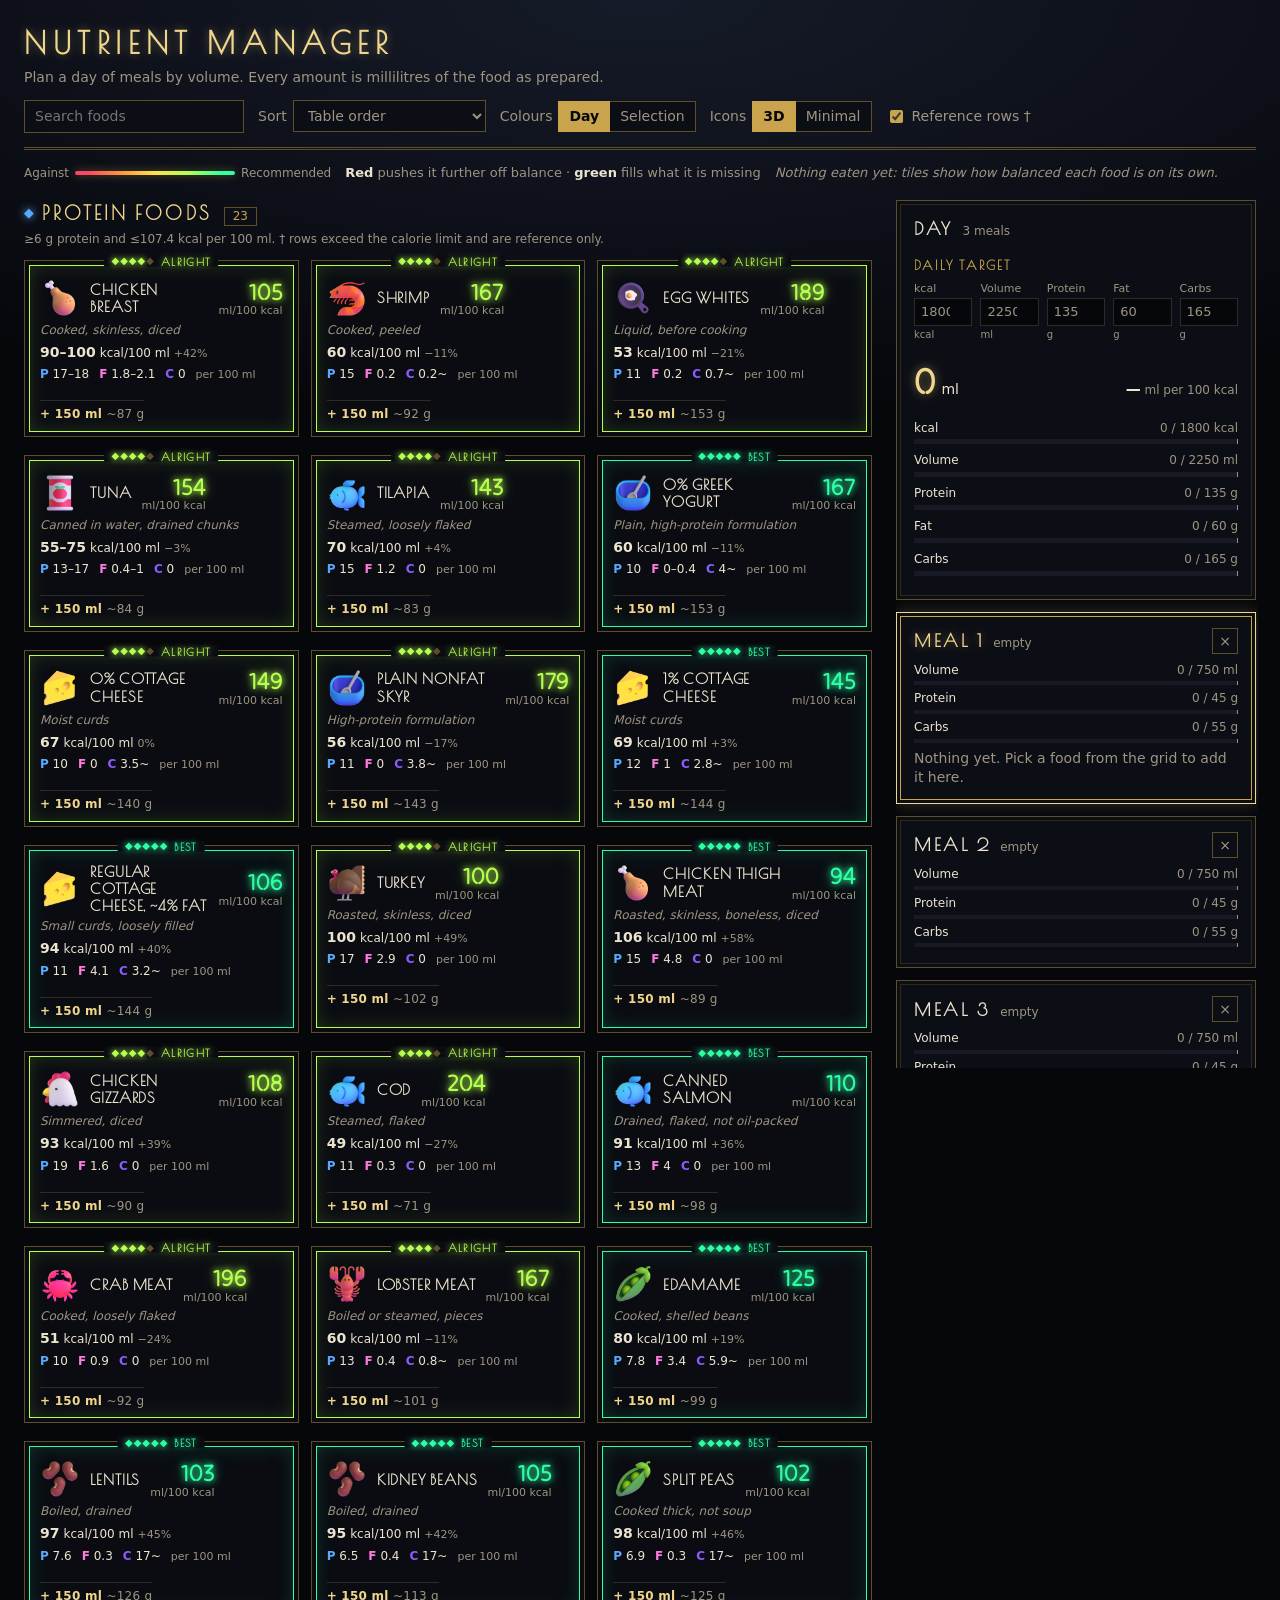
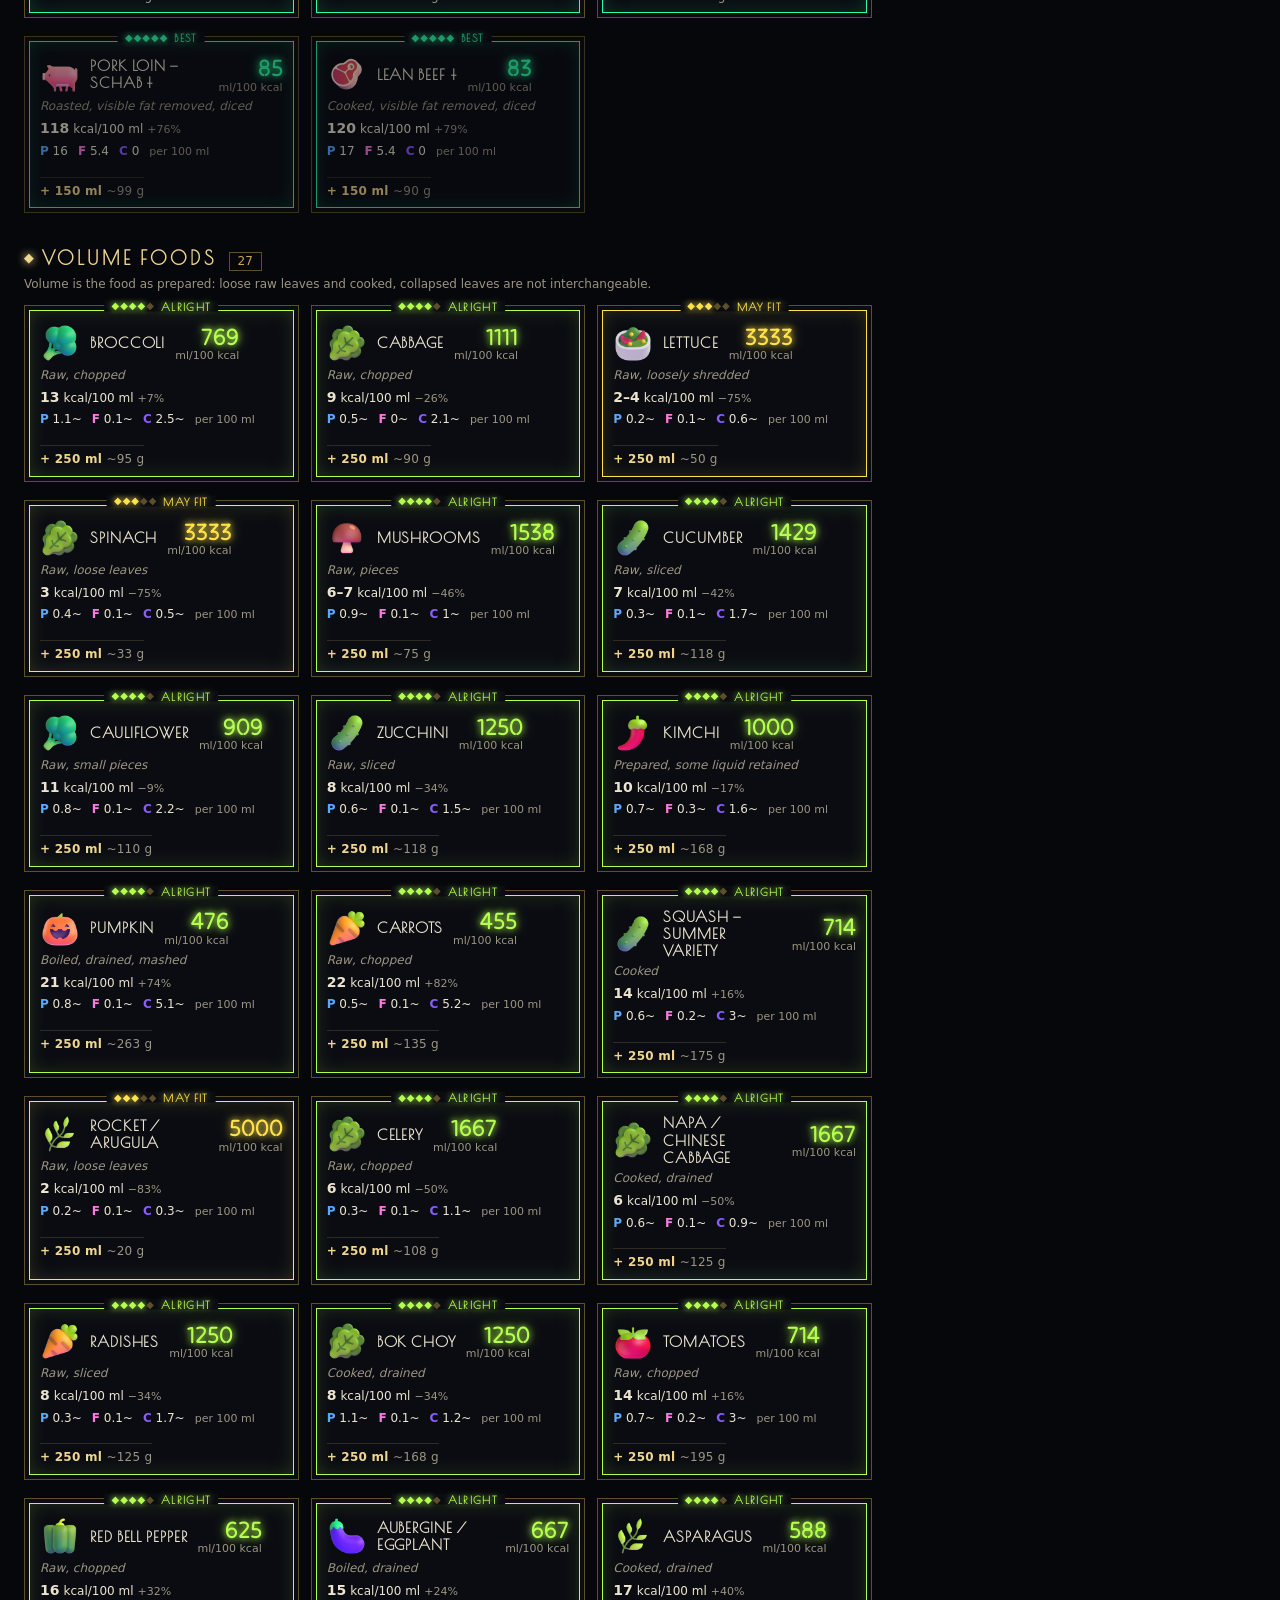
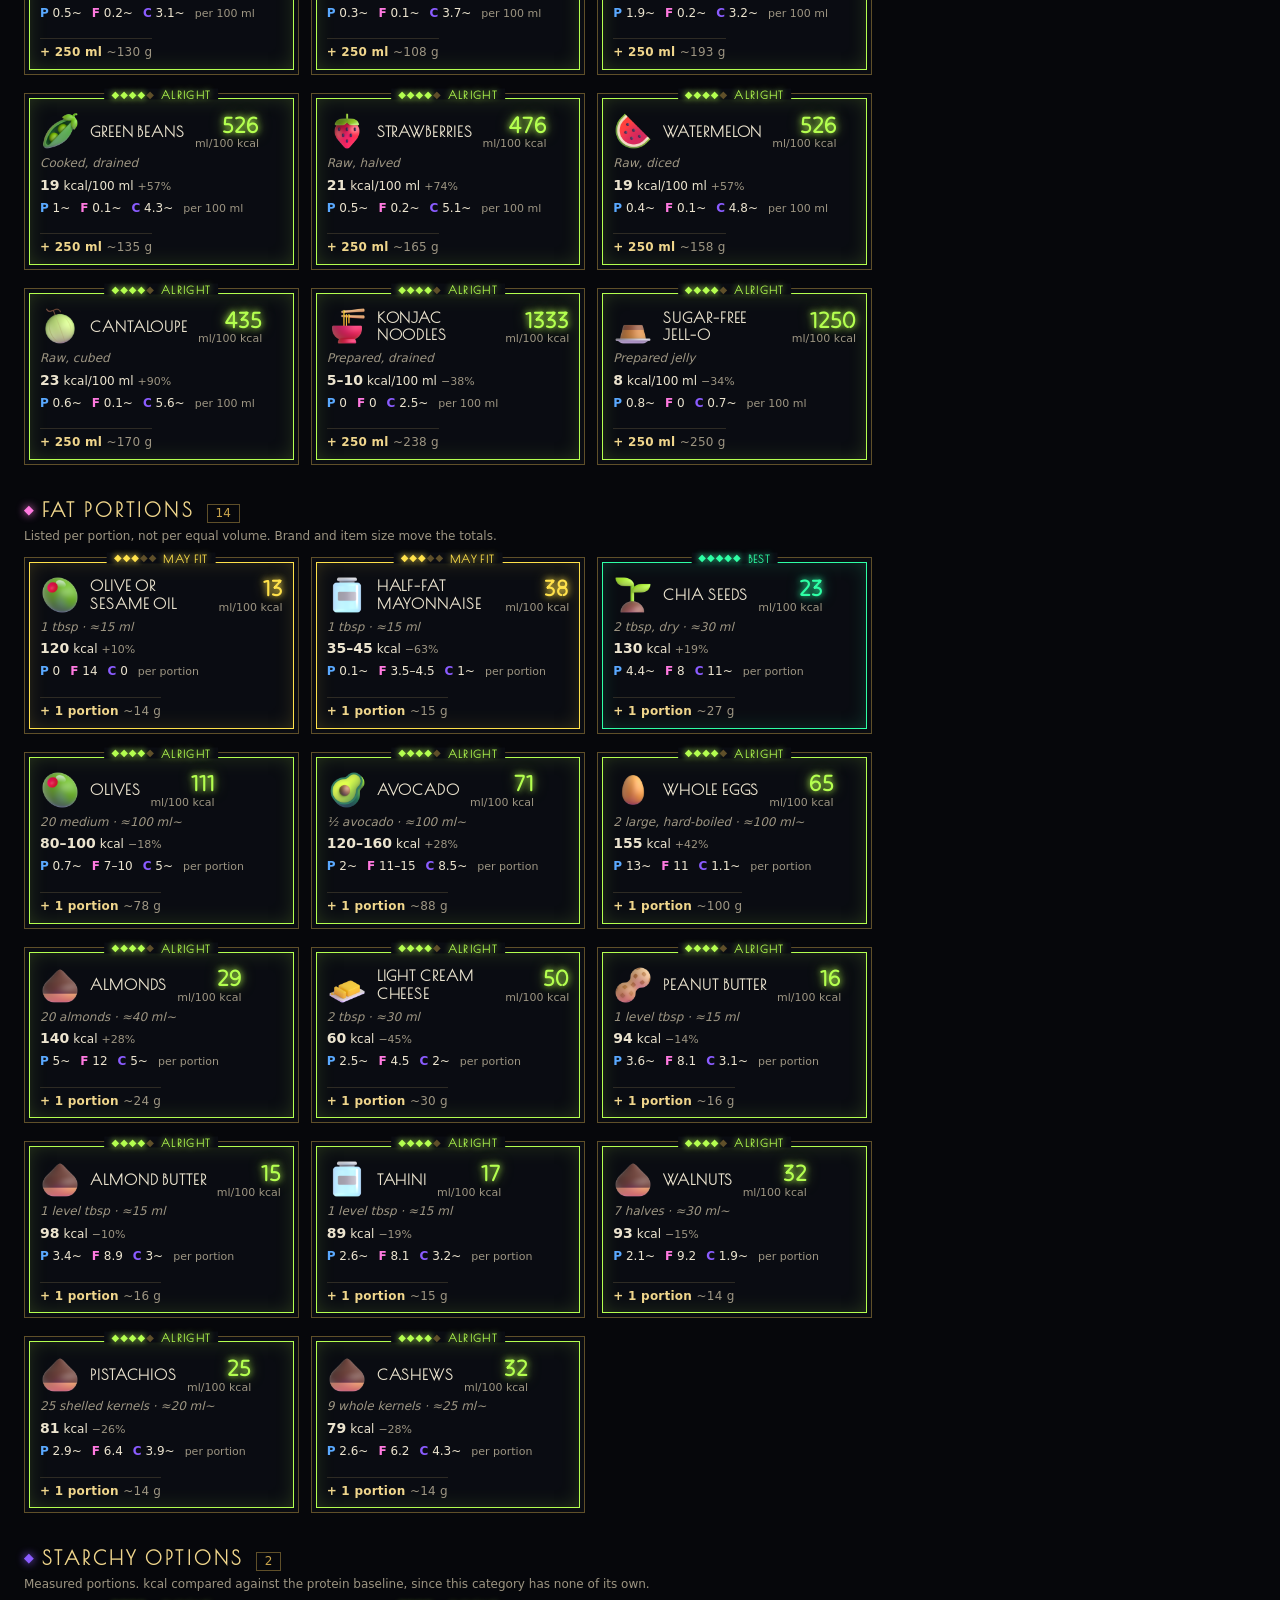
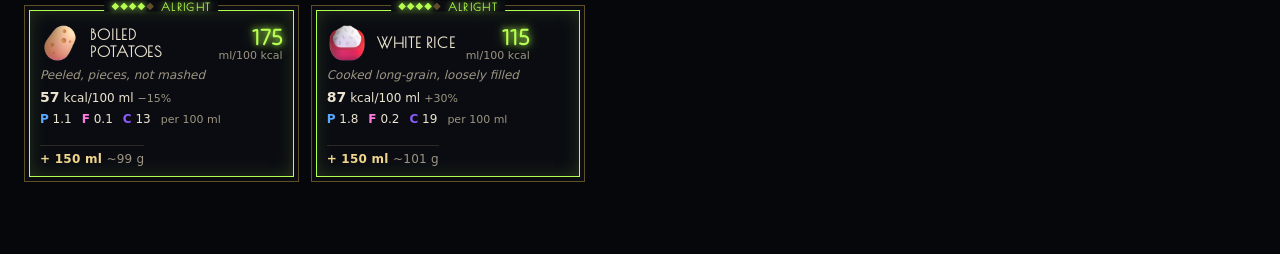
==== site/index.html @ 48bbe03c "Style the site neon deco, with minimal icons as an option Gold art deco frames lit from inside by ea" ====
<!doctype html>
<html lang="en">
<head>
  <meta charset="utf-8">
  <meta name="viewport" content="width=device-width, initial-scale=1">
  <title>Nutrient Manager</title>
  <link rel="stylesheet" href="css/app.css">
</head>
<body>
  <header class="top">
    <div class="brand">
      <h1>Nutrient Manager</h1>
      <p>Plan a day of meals by volume. Every amount is millilitres of the food as prepared.</p>
    </div>
    <div class="tools">
      <input id="search" type="search" placeholder="Search foods" aria-label="Search foods">
      <label class="select">Sort
        <select id="sort">
          <option value="table">Table order</option>
          <option value="fit">Best fit first</option>
          <option value="density">Most volume per kcal</option>
          <option value="name">Name</option>
        </select>
      </label>
      <div class="toggle" role="group" aria-label="Colour tiles by">
        <span>Colours</span>
        <button id="colours-day" class="toggle-btn" type="button" title="Tiles show how a portion would balance the whole day">Day</button>
        <button id="colours-selection" class="toggle-btn" type="button" title="Tiles show how a portion would balance the selected meal, against its share of the day">Selection</button>
      </div>
      <div class="toggle" role="group" aria-label="Food pictures">
        <span>Icons</span>
        <button id="icons-emoji" class="toggle-btn" type="button" title="Full-colour 3D pictures">3D</button>
        <button id="icons-minimal" class="toggle-btn" type="button" title="One-colour outlines, lit in each tile's band colour">Minimal</button>
      </div>
      <label class="check"><input id="show-reference" type="checkbox"> Reference rows †</label>
    </div>
  </header>

  <div class="legend">
    <span class="legend-key">
      Against
      <span class="legend-scale" role="img" aria-label="Tile colours from worst to best: recommended against, might not be the best idea, you may add it, alright to add, recommended" title="Red: recommended against · orange: might not be the best idea · yellow: you may add it · lime: alright to add · green: recommended"></span>
      Recommended
    </span>
    <span class="legend-text"><b>Red</b> pushes it further off balance · <b>green</b> fills what it is missing</span>
    <span id="regime" class="legend-regime"></span>
  </div>

  <div class="layout">
    <main id="grid" aria-label="Foods"></main>
    <aside id="plate" aria-label="Day and meals"></aside>
  </div>

  <script src="js/data/foods.js"></script>
  <script src="js/data/icons-minimal.js"></script>
  <script src="js/data/icons.js"></script>
  <script src="js/core/nutrition.js"></script>
  <script src="js/core/fit.js"></script>
  <script src="js/store.js"></script>
  <script src="js/ui/format.js"></script>
  <script src="js/ui/grid.js"></script>
  <script src="js/ui/plate.js"></script>
  <script src="js/app.js"></script>
</body>
</html>
---- site/css/app.css ----
/* Neon deco: gold art deco frames lit from inside by each tile's band colour. Dark only. */

@font-face { font-family: "Poiret One"; src: url("../fonts/PoiretOne-Regular.ttf") format("truetype"); font-display: swap; }
@font-face { font-family: "Tilt Neon"; src: url("../fonts/TiltNeon.ttf") format("truetype"); font-weight: 400; font-display: swap; }

:root {
  --bg: #06070b;
  --surface: #0c0e15;
  --surface-2: #171a25;
  --text: #ece4cf;
  --muted: #9d9582;
  --line: #2e2b24;
  --gold: #c9a44c;
  --gold-dim: #5f4f29;
  --gold-bright: #f0d68c;
  --accent: var(--gold-bright);
  --good: #2effa5;
  --bad: #ff4566;
  --caution: #ff9a3c;
  --fair: #ffe14a;
  --protein: #5aa9ff;
  --fat: #ff7ae0;
  --carbs: #8b5cff;
  --volume: var(--gold-bright);
  --kcal: #9d9582;
  --tile: #0a0c12;
  --sky: #161b29;
  --glow: rgba(240, 214, 140, .4);
  --glow-faint: rgba(240, 214, 140, .2);
  --frame-faint: rgba(201, 164, 76, .18);
  --shadow-deep: rgba(0, 0, 0, .6);
  --font-deco: "Poiret One", "Segoe UI", sans-serif;
  --font-neon: "Tilt Neon", "Segoe UI", sans-serif;
  color-scheme: dark;
}

* { box-sizing: border-box; }

body {
  margin: 0;
  background: radial-gradient(ellipse 90% 420px at 50% 0, var(--sky), var(--bg));
  background-color: var(--bg);
  background-repeat: no-repeat;
  color: var(--text);
  font: 14px/1.4 system-ui, -apple-system, "Segoe UI", Roboto, sans-serif;
  min-height: 100vh;
}

h1, h2, p { margin: 0; }
button, input, select { font: inherit; color: inherit; }

/* ---- Header -------------------------------------------------------------- */

.top {
  display: flex; flex-wrap: wrap; gap: 12px 24px; align-items: flex-end; justify-content: space-between;
  padding: 22px 0 14px; margin: 0 24px 14px; border-bottom: 3px double var(--gold-dim);
}
.brand h1 {
  font-family: var(--font-deco); font-weight: 700; font-size: 30px; letter-spacing: .22em; text-transform: uppercase;
  color: var(--gold-bright); text-shadow: 0 0 10px var(--glow);
}
.brand p { color: var(--muted); margin-top: 4px; }
.tools { display: flex; flex-wrap: wrap; gap: 10px 14px; align-items: center; }
.tools input[type=search], .tools select {
  background: var(--surface); border: 1px solid var(--gold-dim); border-radius: 0; padding: 6px 10px;
}
.tools input[type=search]:focus, .tools select:focus { outline: 1px solid var(--gold); outline-offset: 1px; }
.tools input[type=search] { width: 220px; }
.select, .check { display: flex; gap: 6px; align-items: center; color: var(--muted); }
.check input { accent-color: var(--gold); }
.toggle { display: flex; align-items: center; color: var(--muted); }
.toggle span { margin-right: 6px; }
.toggle-btn { background: var(--surface); border: 1px solid var(--gold-dim); padding: 5px 10px; cursor: pointer; border-radius: 0; }
.toggle-btn:last-of-type { border-left: 0; }
.toggle-btn:hover { border-color: var(--gold); }
.toggle-btn[aria-pressed="true"] { background: var(--gold); border-color: var(--gold); color: var(--bg); font-weight: 600; }
.toggle-btn:focus-visible { outline: 2px solid var(--gold-bright); outline-offset: 1px; }

.legend {
  display: flex; flex-wrap: wrap; gap: 6px 14px; align-items: center;
  padding: 0 24px 18px; color: var(--muted); font-size: 13px;
}
.legend-key { display: flex; align-items: center; gap: 6px; font-size: 12px; }
.legend-scale {
  width: 160px; height: 4px; border-radius: 2px;
  background: linear-gradient(90deg, var(--fit-against) 8%, var(--fit-doubtful) 30%, var(--fit-may) 50%, var(--fit-alright) 70%, var(--fit-recommended) 92%);
  box-shadow: 0 0 8px color-mix(in srgb, var(--fair) 35%, transparent);
}
.legend b { color: var(--text); font-weight: 600; }
.legend-regime { font-style: italic; }

/* ---- Layout -------------------------------------------------------------- */

.layout {
  display: grid; grid-template-columns: minmax(0, 1fr) 360px; gap: 24px;
  padding: 0 24px 40px; align-items: start;
}
#plate { position: sticky; top: 16px; display: flex; flex-direction: column; gap: 12px; max-height: calc(100vh - 32px); overflow: auto; }
/* The gutter is always reserved, so the scrollbar appearing never squeezes the cards; the negative
   margin hangs that gutter in the page's right padding instead of taking it from the 360px. */
@media (min-width: 901px) {
  #plate { scrollbar-gutter: stable; scrollbar-width: thin; scrollbar-color: var(--gold-dim) transparent; margin-right: -12px; padding-right: 2px; }
}

@media (max-width: 900px) {
  .layout { grid-template-columns: 1fr; padding: 0 16px 32px; }
  .top { margin-left: 16px; margin-right: 16px; }
  .legend { padding-left: 16px; padding-right: 16px; }
  #plate { position: static; max-height: none; order: -1; }
  .tools input[type=search] { width: 100%; }
  .tools { width: 100%; }
}

/* ---- Grid ---------------------------------------------------------------- */

.cat { margin-bottom: 32px; }
.cat-head { display: flex; flex-wrap: wrap; align-items: baseline; gap: 4px 12px; margin-bottom: 12px; }
.cat-head h2 {
  font-family: var(--font-deco); font-weight: 700; font-size: 19px; letter-spacing: .16em; text-transform: uppercase;
  color: var(--gold-bright);
}
.cat-head h2::before { content: "◆ "; font-size: 12px; vertical-align: 3px; color: var(--cat-c, var(--gold)); text-shadow: 0 0 8px var(--cat-c, var(--gold)); }
.cat-count { color: var(--gold); font-size: 12px; border: 1px solid var(--gold-dim); padding: 0 8px; }
.cat-note { flex-basis: 100%; color: var(--muted); font-size: 12px; }
.cat-protein { --cat-c: var(--protein); }
.cat-volume { --cat-c: var(--volume); }
.cat-fat { --cat-c: var(--fat); }
.cat-starch { --cat-c: var(--carbs); }

.grid { display: grid; grid-template-columns: repeat(auto-fill, minmax(220px, 1fr)); gap: 18px 12px; }

/* The five fit bands (site/js/core/fit.js TIERS), worst to best. Tiles and the legend read them. */
:root {
  --fit-against: var(--bad);
  --fit-doubtful: var(--caution);
  --fit-may: var(--fair);
  --fit-alright: #b4ff4f;
  --fit-recommended: var(--good);
}
.tile.fit-against { --fit-c: var(--fit-against); }
.tile.fit-doubtful { --fit-c: var(--fit-doubtful); }
.tile.fit-may { --fit-c: var(--fit-may); }
.tile.fit-alright { --fit-c: var(--fit-alright); }
.tile.fit-recommended { --fit-c: var(--fit-recommended); }

/* The band is a neon line inside the gold frame, with a faint glow filling the tile. */
.tile {
  --fit-c: var(--gold-dim);
  position: relative; display: flex; flex-direction: column; gap: 4px; text-align: left;
  padding: 17px 15px 13px; border-radius: 0; cursor: pointer;
  background: var(--tile); border: 1px solid var(--gold-dim);
  box-shadow:
    inset 0 0 0 4px var(--tile),
    inset 0 0 0 5px var(--fit-c),
    inset 0 0 22px color-mix(in srgb, var(--fit-c) 22%, transparent);
  transition: transform .08s ease, border-color .15s ease, box-shadow .2s ease;
}
.tile:hover {
  transform: translateY(-1px); border-color: var(--gold);
  box-shadow:
    inset 0 0 0 4px var(--tile),
    inset 0 0 0 5px var(--fit-c),
    inset 0 0 26px color-mix(in srgb, var(--fit-c) 32%, transparent),
    0 0 14px color-mix(in srgb, var(--fit-c) 30%, transparent);
}
.tile:focus-visible { outline: 2px solid var(--gold-bright); outline-offset: 2px; }
.tile.is-on-plate { border: 2px solid var(--gold-bright); padding: 16px 14px 12px; }
.tile.is-reference { opacity: .6; }
.tile.is-idle { cursor: default; }

/* The band's meter and word, set into a gap in the top of the frame. */
.tile-band {
  position: absolute; top: 0; left: 50%; transform: translate(-50%, -50%); z-index: 1;
  display: flex; align-items: center; gap: 6px; padding: 0 7px; white-space: nowrap; line-height: 1;
  background: var(--tile); color: var(--fit-c); text-shadow: 0 0 6px var(--fit-c);
}
.tile-meter { font-size: 10px; letter-spacing: 1px; }
.tile-meter-off { color: var(--gold-dim); text-shadow: none; }
.tile-band-word { font-family: var(--font-deco); font-weight: 700; font-size: 11px; letter-spacing: .12em; text-transform: uppercase; }

.tile-head { display: flex; gap: 10px; align-items: center; }
.tile-icon { width: 40px; height: 40px; flex: none; }
.tile-icon.icon-minimal { width: 34px; height: 34px; margin: 3px; color: var(--fit-c); filter: drop-shadow(0 0 4px var(--fit-c)); }
.tile-name {
  font-family: var(--font-deco); font-weight: 700; font-size: 15px; letter-spacing: .06em; line-height: 1.15;
  text-transform: uppercase; flex: 1; min-width: 0;
}
.tile-density { color: var(--muted); font-size: 11px; white-space: nowrap; text-align: right; line-height: 1.1; }
.tile-density b {
  display: block; font-family: var(--font-neon); font-weight: 400; font-size: 24px;
  color: var(--fit-c); text-shadow: 0 0 6px var(--fit-c), 0 0 14px color-mix(in srgb, var(--fit-c) 60%, transparent);
}
.tile-prep { color: var(--muted); font-size: 12px; font-style: italic; }
.tile-kcal { font-size: 12px; display: flex; gap: 4px; align-items: baseline; }
.tile-kcal b { font-size: 14px; }
.tile-vs { margin-left: auto; color: var(--muted); font-size: 11px; }
.tile-macros { display: flex; flex-wrap: wrap; gap: 2px 10px; font-size: 12px; align-items: baseline; }
.macro b { font-weight: 700; }
.macro-protein b { color: var(--protein); }
.macro-fat b { color: var(--fat); }
.macro-carbs b { color: var(--carbs); }
.tile-basis { color: var(--muted); font-size: 11px; margin-left: auto; }

.split { display: flex; height: 3px; overflow: hidden; background: var(--surface-2); margin: 2px 0; }
.split-protein { background: var(--protein); }
.split-fat { background: var(--fat); }
.split-carbs { background: var(--carbs); }

.tile-foot {
  display: flex; flex-wrap: wrap; justify-content: space-between; gap: 0 6px; font-size: 12px;
  margin-top: 2px; padding-top: 5px; border-top: 1px solid var(--line);
}
.tile-add { color: var(--gold-bright); font-weight: 600; letter-spacing: .02em; }
.tile-onplate { color: var(--gold); }
.tile-weight { color: var(--muted); font-weight: 400; }

.tile-why {
  list-style: none; margin: 0; padding: 7px 11px; font-size: 11.5px; display: none;
  position: absolute; left: -1px; right: -1px; top: calc(100% - 1px); z-index: 5;
  background: var(--surface); border: 1px solid var(--gold); border-top: 2px solid var(--fit-c);
  box-shadow: 0 8px 24px var(--shadow-deep);
}
.tile:hover, .tile:focus-visible { z-index: 4; }
.tile:hover .tile-why, .tile:focus-visible .tile-why { display: block; }
.tile-why li::before { content: "◆ "; font-size: 9px; vertical-align: 1px; }
.tile-why .why-tier { font-family: var(--font-deco); font-weight: 700; letter-spacing: .1em; text-transform: uppercase; color: var(--fit-c); }
.tile-why .why-tier::before { content: none; }
.tile-change { margin-left: 6px; padding: 0 5px; color: var(--bg); font-family: system-ui, sans-serif; font-size: 12px; font-weight: 700; letter-spacing: 0; }
.tile-change-up { background: var(--good); box-shadow: 0 0 8px var(--good); }
.tile-change-down { background: var(--bad); box-shadow: 0 0 8px var(--bad); }
.why-good::before { color: var(--good); }
.why-bad::before { color: var(--bad); }

.empty-note { color: var(--muted); }

/* ---- Sidebar ------------------------------------------------------------- */

.panel {
  background: var(--surface); border: 1px solid var(--gold-dim); border-radius: 0; padding: 15px 17px;
  box-shadow: inset 0 0 0 3px var(--surface), inset 0 0 0 4px var(--frame-faint);
}
.panel h3 {
  font-family: var(--font-deco); font-size: 13px; font-weight: 700; text-transform: uppercase; letter-spacing: .16em;
  color: var(--gold); margin: 14px 0 7px;
}
.link { background: none; border: 0; color: var(--gold-bright); cursor: pointer; padding: 0; }
.link:hover { text-decoration: underline; }

.card { cursor: pointer; transition: border-color .15s ease, box-shadow .2s ease; }
.card:hover { border-color: var(--gold); }
.card.is-selected {
  cursor: default; border-color: var(--gold-bright);
  box-shadow: inset 0 0 0 3px var(--surface), inset 0 0 0 4px var(--gold), 0 0 16px var(--glow-faint);
}
.card-head { display: flex; align-items: center; gap: 10px; }
.card-title {
  flex: 1; min-width: 0; display: flex; flex-wrap: wrap; align-items: baseline; gap: 2px 10px;
  background: none; border: 0; padding: 0; text-align: left; cursor: pointer;
}
.card-title:focus-visible { outline: 2px solid var(--gold-bright); outline-offset: 2px; }
.card-name { font-family: var(--font-deco); font-weight: 700; font-size: 18px; letter-spacing: .14em; text-transform: uppercase; }
.card.is-selected .card-name { color: var(--gold-bright); text-shadow: 0 0 10px var(--glow); }
.card-sub { color: var(--muted); font-size: 12px; }
.card-meal .card-head { margin-bottom: 8px; }
.card-day .summary { margin-top: 12px; }
.meal-bars .bar { margin-bottom: 5px; }
.meal-bars .bar-track { height: 4px; }
.card-meal.is-selected .meal-bars { margin-bottom: 6px; }
.day-hint { margin-top: 10px; color: var(--muted); font-size: 13px; }
.day-hint.is-alert { color: var(--gold-bright); font-weight: 600; }
.add-meal {
  background: none; border: 1px dashed var(--gold-dim); border-radius: 0; padding: 11px;
  color: var(--gold); font-family: var(--font-deco); font-weight: 700; letter-spacing: .16em; text-transform: uppercase; cursor: pointer;
}
.add-meal:hover { border-color: var(--gold); color: var(--gold-bright); }

.target { display: grid; grid-template-columns: repeat(5, 1fr); gap: 8px; }
.target-field { display: flex; flex-direction: column; gap: 2px; font-size: 11px; color: var(--muted); }
.target-field input { width: 100%; padding: 4px 6px; border: 1px solid var(--line); border-radius: 0; background: var(--bg); font-size: 13px; }
.target-field input:focus, .item-ml:focus, .item-g:focus { outline: 1px solid var(--gold); border-color: var(--gold); }
.target-field small { font-size: 10px; }
.target-warn { grid-column: 1 / -1; color: var(--bad); font-size: 12px; }

.hero { display: flex; justify-content: space-between; align-items: baseline; margin-bottom: 12px; }
.hero-volume b {
  font-family: var(--font-neon); font-weight: 400; font-size: 38px; color: var(--volume);
  text-shadow: 0 0 8px var(--glow), 0 0 20px var(--glow-faint);
}
.hero-density { color: var(--muted); font-size: 12px; }
.hero-density b { color: var(--text); font-size: 15px; }

.bar { margin-bottom: 8px; }
.bar-label { display: flex; justify-content: space-between; font-size: 12px; margin-bottom: 3px; }
.bar-value { color: var(--muted); font-variant-numeric: tabular-nums; }
.is-over .bar-value { color: var(--bad); font-weight: 600; }
.bar-track { position: relative; display: flex; height: 5px; background: var(--surface-2); overflow: hidden; }
.bar-fill { display: block; height: 100%; }
.bar-over { display: block; height: 100%; background: repeating-linear-gradient(45deg, var(--bad) 0 4px, color-mix(in oklab, var(--bad) 45%, transparent) 4px 8px); }
.bar-mark { position: absolute; top: 0; bottom: 0; width: 2px; margin-left: -1px; background: var(--text); opacity: .6; }
.bar-volume .bar-fill { background: var(--volume); box-shadow: 0 0 6px var(--volume); }
.bar-protein .bar-fill { background: var(--protein); box-shadow: 0 0 6px var(--protein); }
.bar-fat .bar-fill { background: var(--fat); box-shadow: 0 0 6px var(--fat); }
.bar-carbs .bar-fill { background: var(--carbs); box-shadow: 0 0 6px var(--carbs); }
.bar-kcal .bar-fill { background: var(--kcal); }
.missing { font-size: 13px; margin-top: 10px; }

.items { list-style: none; margin: 0; padding: 0; display: flex; flex-direction: column; }
.item {
  display: grid; grid-template-columns: 1fr auto auto; grid-template-areas: "name ctl rm" "name weight rm" "nums nums nums";
  gap: 4px 8px; align-items: center; padding: 8px 0; border-top: 1px solid var(--line);
}
.item:first-child { border-top: 0; }
.item-name { grid-area: name; display: flex; flex-direction: column; min-width: 0; }
.item-title { font-weight: 600; display: flex; align-items: center; gap: 6px; }
.item-icon { width: 20px; height: 20px; flex: none; }
.item-icon.icon-minimal { width: 18px; height: 18px; margin: 1px; color: var(--gold-bright); }
.item-name small { color: var(--muted); font-size: 11px; white-space: nowrap; overflow: hidden; text-overflow: ellipsis; }
.item-ctl { grid-area: ctl; display: flex; align-items: center; gap: 2px; }
.item-ml { width: 58px; text-align: right; padding: 3px 4px; border: 1px solid var(--line); border-radius: 0; background: var(--bg); }
.item-weight { grid-area: weight; display: flex; align-items: center; justify-content: center; gap: 2px; color: var(--muted); font-size: 11px; }
.item-g {
  width: 50px; text-align: right; padding: 1px 4px; font-size: 11px; font-variant-numeric: tabular-nums;
  border: 1px solid var(--line); border-radius: 0; background: var(--bg); color: var(--muted);
}
.unit { color: var(--muted); font-size: 12px; margin-right: 2px; }
.step, .item-rm { width: 26px; height: 26px; border-radius: 0; border: 1px solid var(--gold-dim); background: var(--surface-2); cursor: pointer; line-height: 1; }
.step:hover, .item-rm:hover { border-color: var(--gold); color: var(--gold-bright); }
.item-rm { grid-area: rm; background: none; color: var(--muted); }
.item-nums { grid-area: nums; color: var(--muted); font-size: 12px; font-variant-numeric: tabular-nums; }
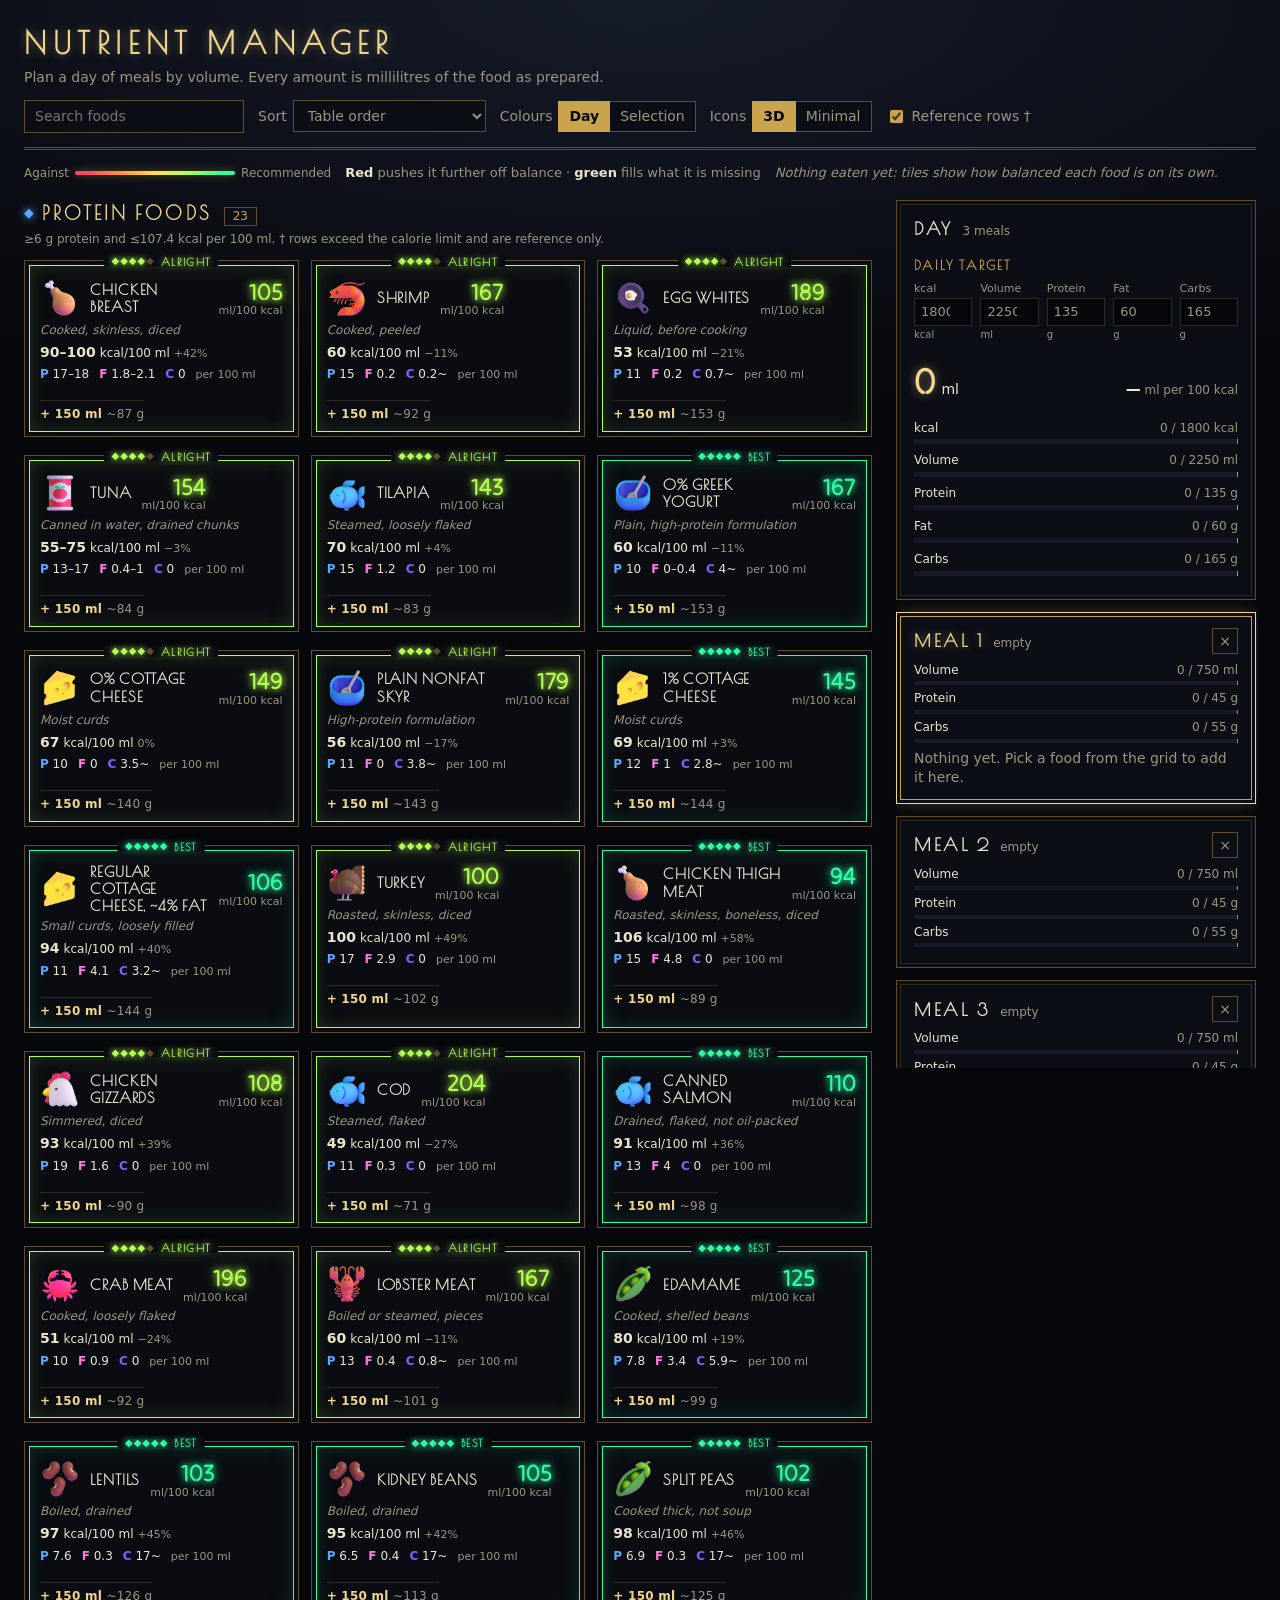
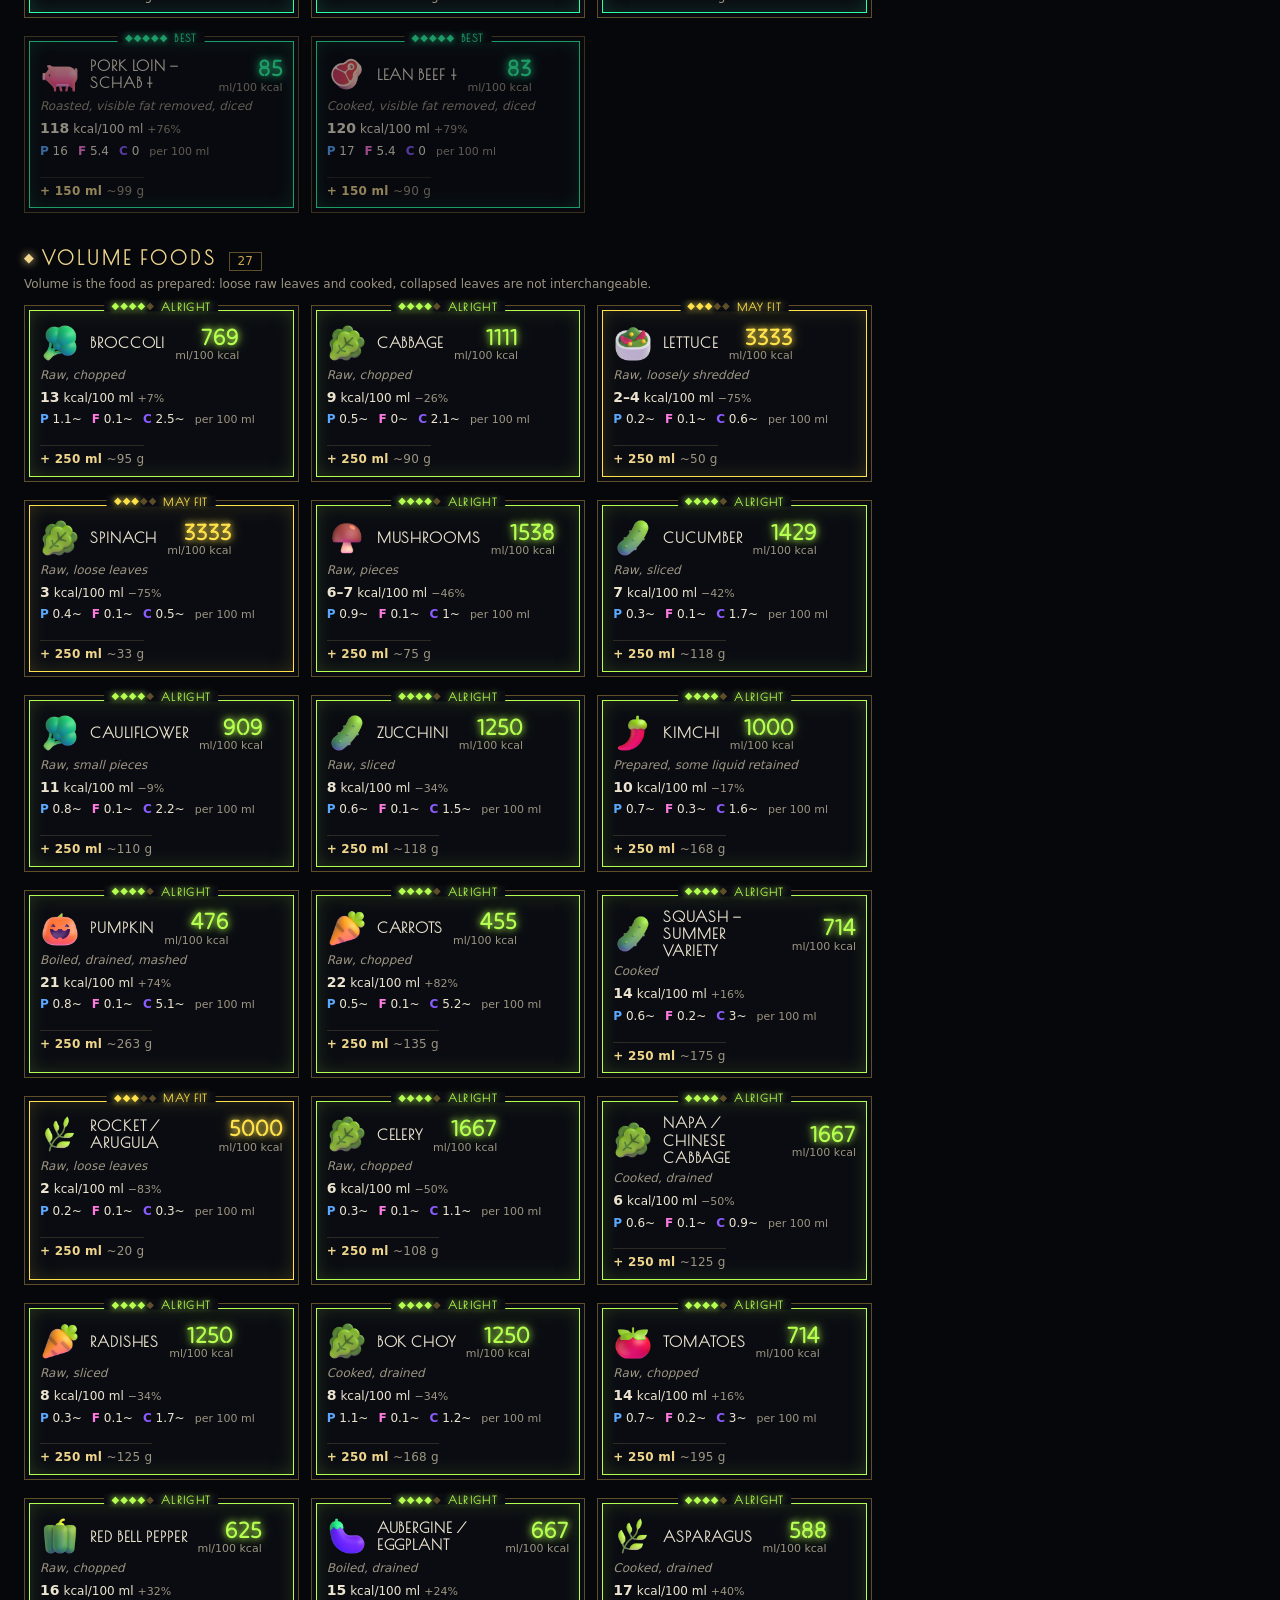
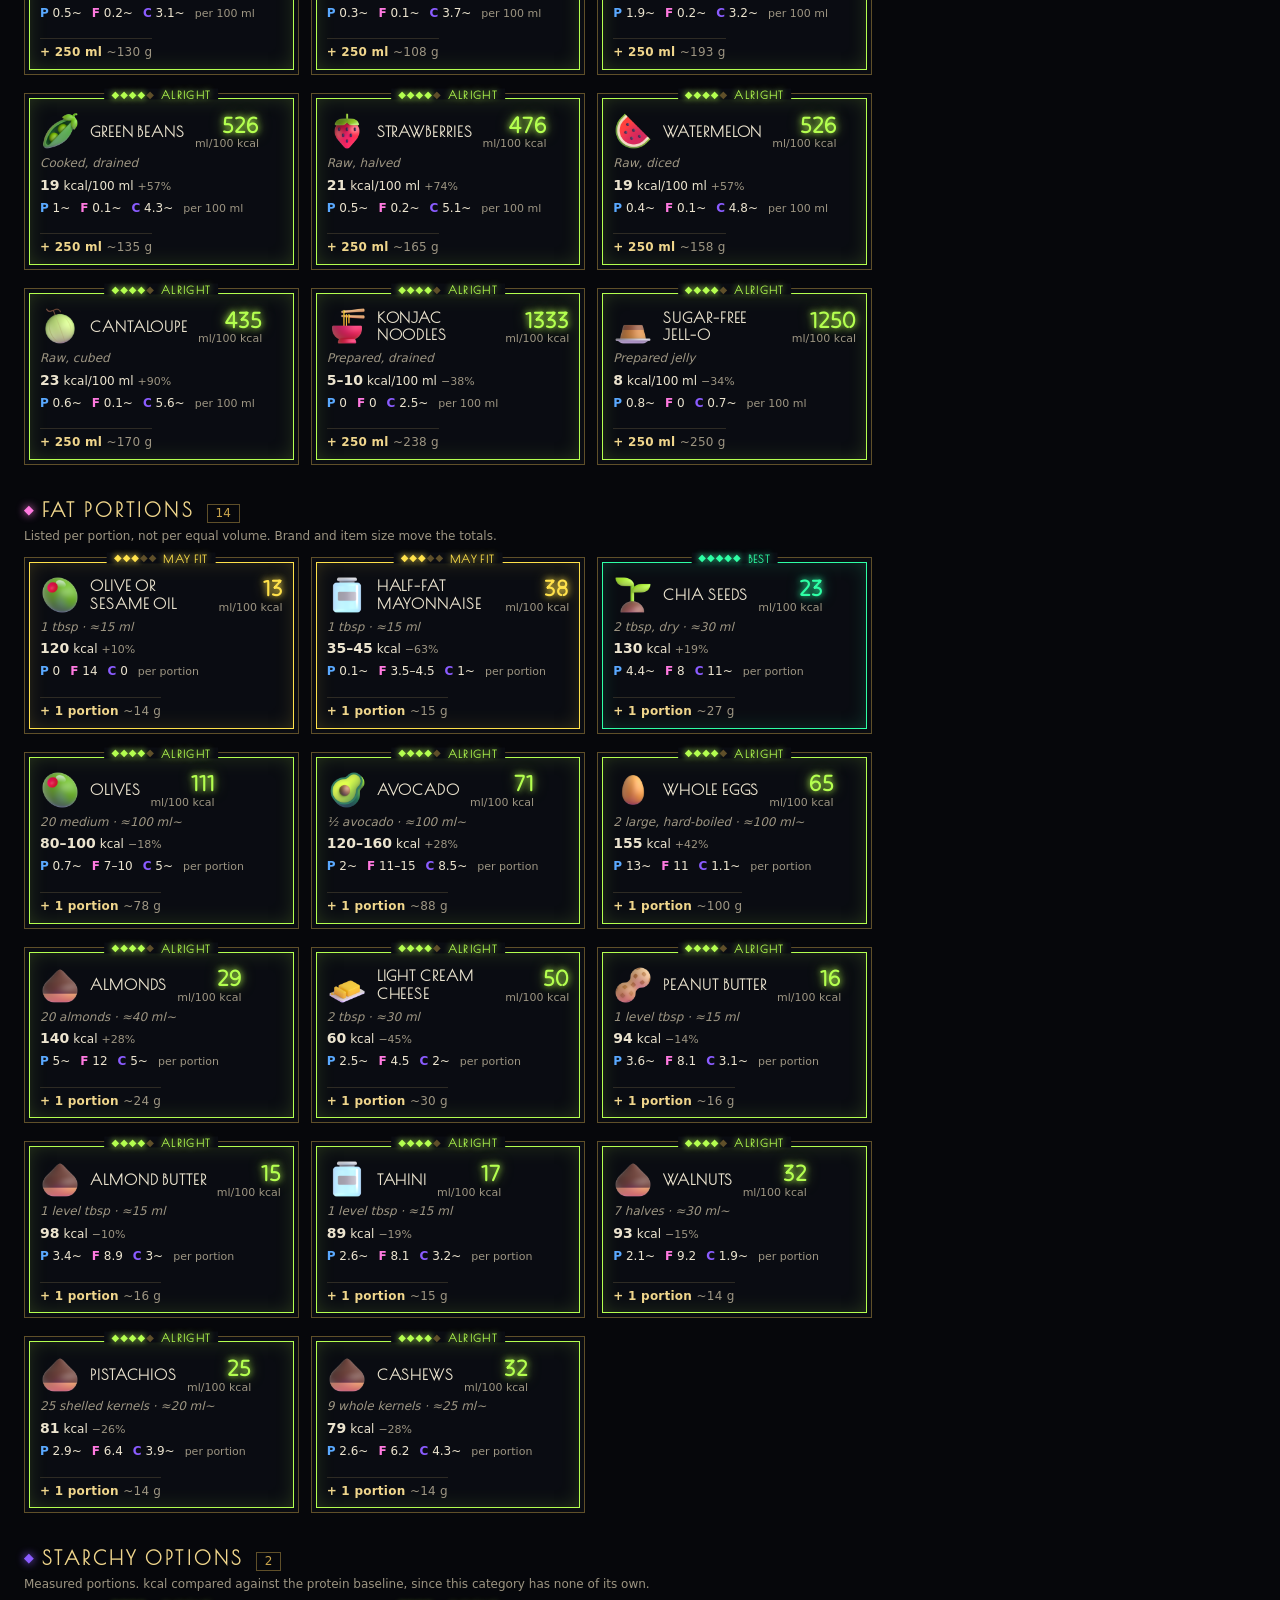
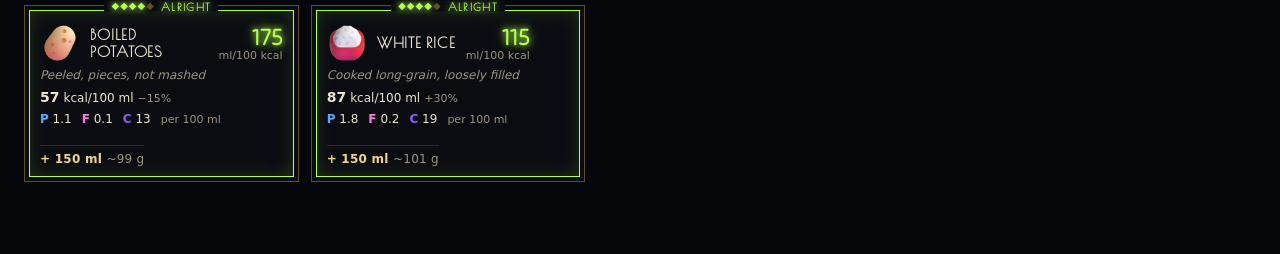
==== commit 27221441: "Animate tile clicks, letting quick clicks stack An add sends two stepped neon rings out of the frame" ====
--- a/site/index.html
+++ b/site/index.html
@@ -58,6 +58,7 @@
   <script src="js/core/fit.js"></script>
   <script src="js/store.js"></script>
   <script src="js/ui/format.js"></script>
+  <script src="js/ui/fx.js"></script>
   <script src="js/ui/grid.js"></script>
   <script src="js/ui/plate.js"></script>
   <script src="js/app.js"></script>
--- a/site/css/app.css
+++ b/site/css/app.css
@@ -146,7 +146,8 @@
 /* The band is a neon line inside the gold frame, with a faint glow filling the tile. */
 .tile {
   --fit-c: var(--gold-dim);
-  position: relative; display: flex; flex-direction: column; gap: 4px; text-align: left;
+  --frame: 1px;
+  position: relative; isolation: isolate; display: flex; flex-direction: column; gap: 4px; text-align: left;
   padding: 17px 15px 13px; border-radius: 0; cursor: pointer;
   background: var(--tile); border: 1px solid var(--gold-dim);
   box-shadow:
@@ -164,7 +165,7 @@
     0 0 14px color-mix(in srgb, var(--fit-c) 30%, transparent);
 }
 .tile:focus-visible { outline: 2px solid var(--gold-bright); outline-offset: 2px; }
-.tile.is-on-plate { border: 2px solid var(--gold-bright); padding: 16px 14px 12px; }
+.tile.is-on-plate { --frame: 2px; border: 2px solid var(--gold-bright); padding: 16px 14px 12px; }
 .tile.is-reference { opacity: .6; }
 .tile.is-idle { cursor: default; }
 
@@ -220,7 +221,6 @@
   background: var(--surface); border: 1px solid var(--gold); border-top: 2px solid var(--fit-c);
   box-shadow: 0 8px 24px var(--shadow-deep);
 }
-.tile:hover, .tile:focus-visible { z-index: 4; }
 .tile:hover .tile-why, .tile:focus-visible .tile-why { display: block; }
 .tile-why li::before { content: "◆ "; font-size: 9px; vertical-align: 1px; }
 .tile-why .why-tier { font-family: var(--font-deco); font-weight: 700; letter-spacing: .1em; text-transform: uppercase; color: var(--fit-c); }
@@ -230,6 +230,67 @@
 .tile-change-down { background: var(--bad); box-shadow: 0 0 8px var(--bad); }
 .why-good::before { color: var(--good); }
 .why-bad::before { color: var(--bad); }
+
+/* ---- Click effects -------------------------------------------------------- */
+/* Built by site/js/ui/fx.js, each started as far in as it has already run. Every duration here
+   is within Fx.LIFETIME_MS. A tile playing one sits above its neighbours, which the rings cross. */
+
+.tile.has-fx { z-index: 3; }
+.tile:hover, .tile:focus-visible { z-index: 4; }
+
+/* Two rings with stepped deco corners, a 2 px line and 4 px steps, grow 30 px out of the frame. */
+.fx-ring {
+  position: absolute; z-index: 3; pointer-events: none;
+  filter: drop-shadow(0 0 4px var(--fx-c));
+  animation: fx-ring .52s cubic-bezier(.2, .6, .3, 1) both;
+}
+.fx-ring::before {
+  content: ""; position: absolute; inset: 0; background: var(--fx-c);
+  clip-path: polygon(evenodd, 8px 0, calc(100% - 8px) 0, calc(100% - 8px) 4px, calc(100% - 4px) 4px, calc(100% - 4px) 8px, 100% 8px, 100% calc(100% - 8px), calc(100% - 4px) calc(100% - 8px), calc(100% - 4px) calc(100% - 4px), calc(100% - 8px) calc(100% - 4px), calc(100% - 8px) 100%, 8px 100%, 8px calc(100% - 4px), 4px calc(100% - 4px), 4px calc(100% - 8px), 0 calc(100% - 8px), 0 8px, 4px 8px, 4px 4px, 8px 4px, 8px 0,
+    10px 2px, calc(100% - 10px) 2px, calc(100% - 10px) 6px, calc(100% - 6px) 6px, calc(100% - 6px) 10px, calc(100% - 2px) 10px, calc(100% - 2px) calc(100% - 10px), calc(100% - 6px) calc(100% - 10px), calc(100% - 6px) calc(100% - 6px), calc(100% - 10px) calc(100% - 6px), calc(100% - 10px) calc(100% - 2px), 10px calc(100% - 2px), 10px calc(100% - 6px), 6px calc(100% - 6px), 6px calc(100% - 10px), 2px calc(100% - 10px), 2px 10px, 6px 10px, 6px 6px, 10px 6px, 10px 2px);
+}
+.fx-ring-gold { --fx-c: var(--gold-bright); --fx-from: 0px; }
+.fx-ring-band { --fx-c: var(--fit-c); --fx-from: 5px; }
+@keyframes fx-ring {
+  from { inset: calc(var(--fx-from) - var(--frame)); opacity: 1; }
+  to { inset: calc(var(--fx-from) - var(--frame) - 30px); opacity: 0; }
+}
+
+/* A stepped panel of the band flashes under the content. */
+.fx-fill {
+  position: absolute; inset: 4px; z-index: -1; pointer-events: none;
+  background: color-mix(in srgb, var(--fit-c) 30%, transparent);
+  clip-path: polygon(8px 0, calc(100% - 8px) 0, calc(100% - 8px) 4px, calc(100% - 4px) 4px, calc(100% - 4px) 8px, 100% 8px, 100% calc(100% - 8px), calc(100% - 4px) calc(100% - 8px), calc(100% - 4px) calc(100% - 4px), calc(100% - 8px) calc(100% - 4px), calc(100% - 8px) 100%, 8px 100%, 8px calc(100% - 4px), 4px calc(100% - 4px), 4px calc(100% - 8px), 0 calc(100% - 8px), 0 8px, 4px 8px, 4px 4px, 8px 4px);
+  animation: fx-fade .4s ease-out both;
+}
+@keyframes fx-fade { from { opacity: 1; } to { opacity: 0; } }
+
+/* What the click added rises from the foot and fades. */
+.fx-float {
+  position: absolute; right: 16px; bottom: 30px; z-index: 3; pointer-events: none; white-space: nowrap;
+  font-family: var(--font-neon); font-size: 17px; color: var(--gold-bright); text-shadow: 0 0 8px var(--gold-bright);
+  animation: fx-float .65s ease-out both;
+}
+@keyframes fx-float {
+  0% { opacity: 0; transform: translateY(6px); }
+  15% { opacity: 1; }
+  100% { opacity: 0; transform: translateY(-26px); }
+}
+
+/* A click the day selection refused shakes the tile. No fill, so the hover lift comes back. */
+.tile.is-refused { animation: fx-shake .25s ease-in-out; }
+@keyframes fx-shake {
+  0%, 100% { transform: translateX(0); }
+  20%, 60% { transform: translateX(-3px); }
+  40%, 80% { transform: translateX(3px); }
+}
+@keyframes fx-refused-flash { from { border-color: var(--bad); } }
+
+@media (prefers-reduced-motion: reduce) {
+  .fx-ring { display: none; }
+  .fx-float { animation-name: fx-fade; }
+  .tile.is-refused { animation-name: fx-refused-flash; animation-timing-function: ease-out; }
+}
 
 .empty-note { color: var(--muted); }
 
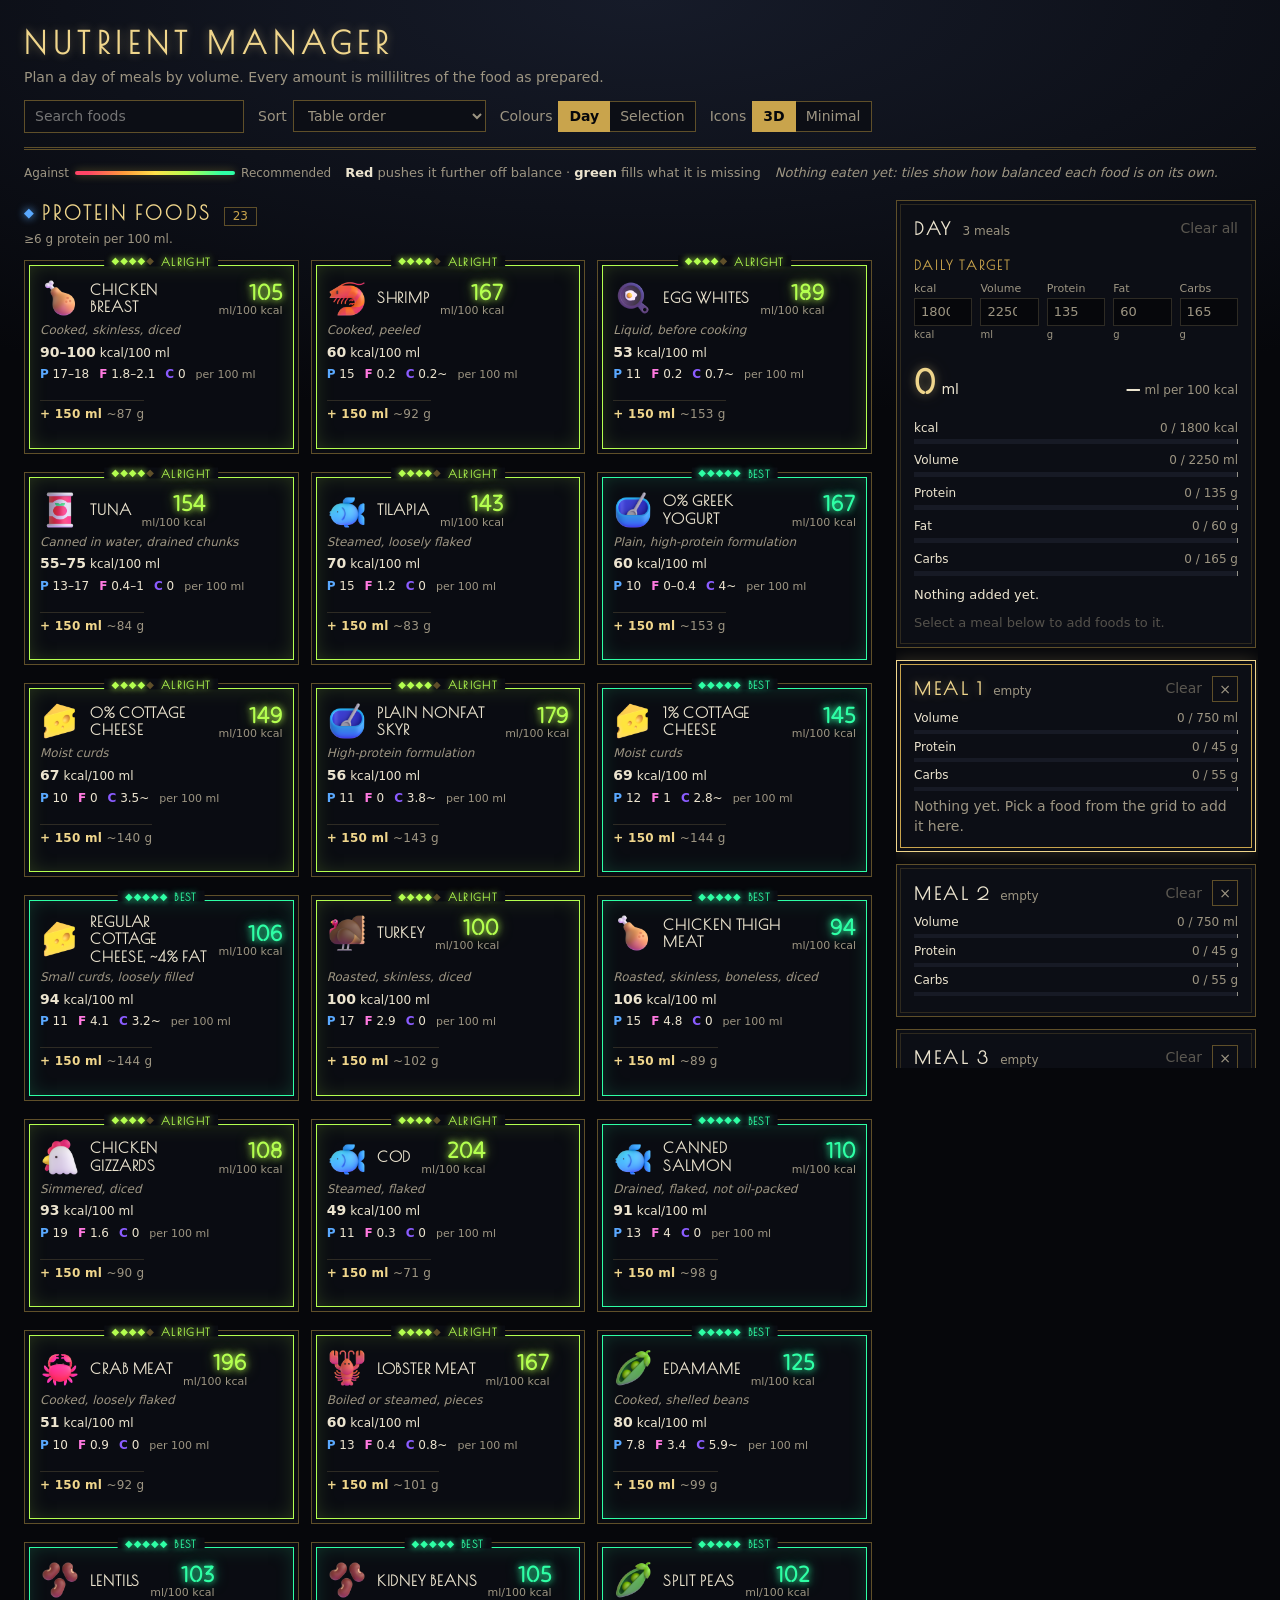
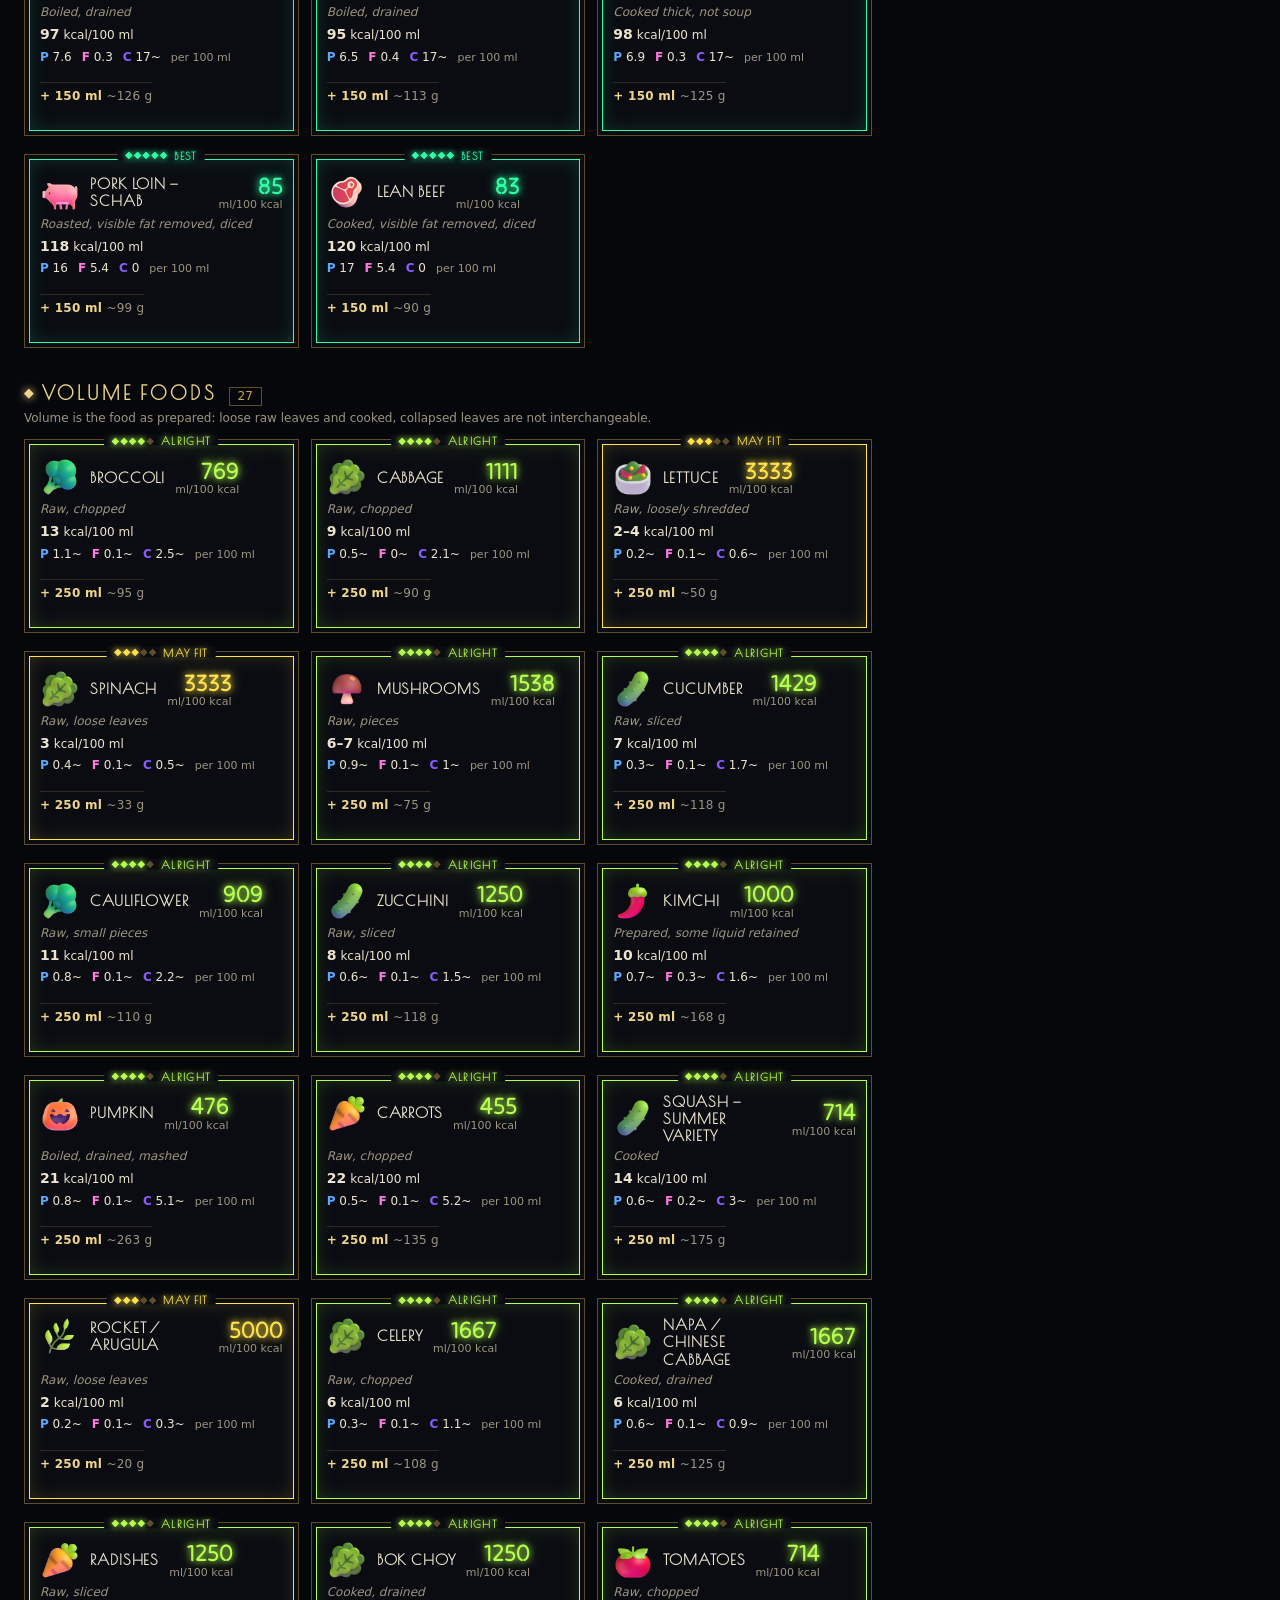
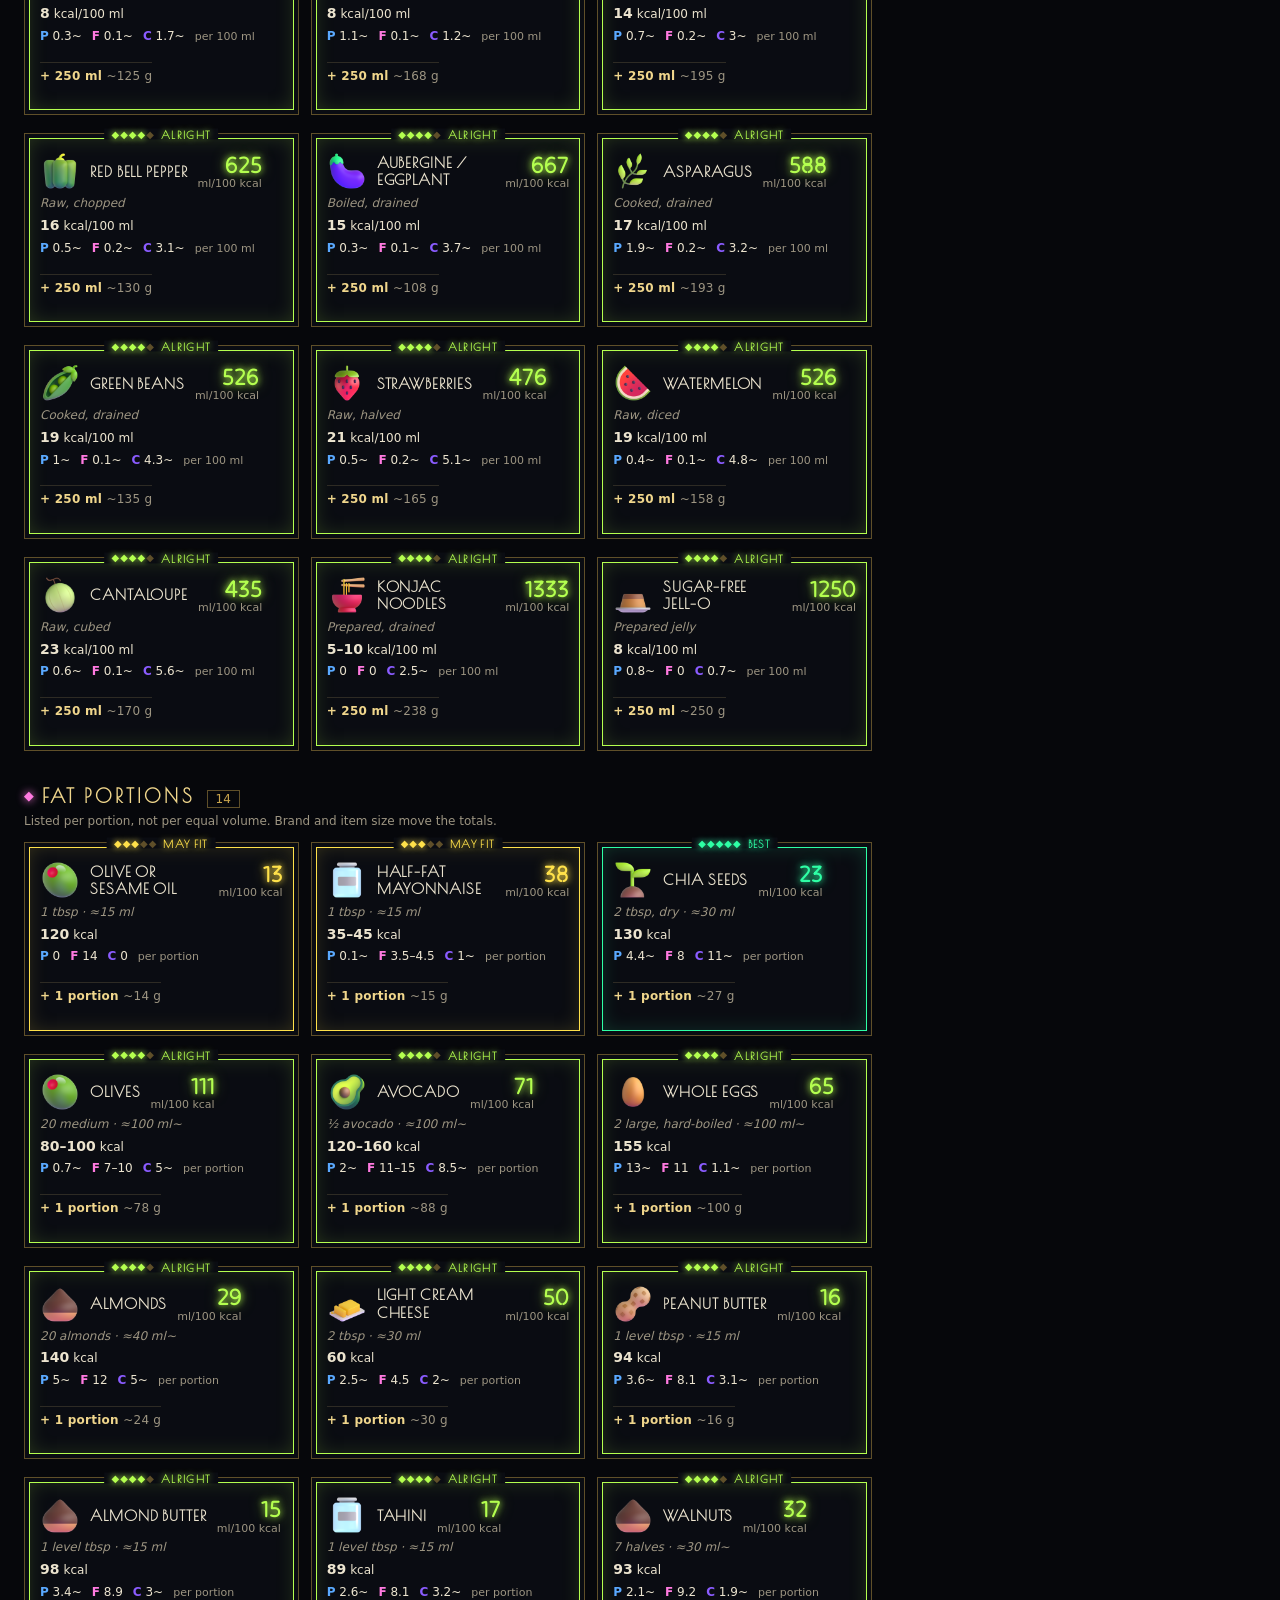
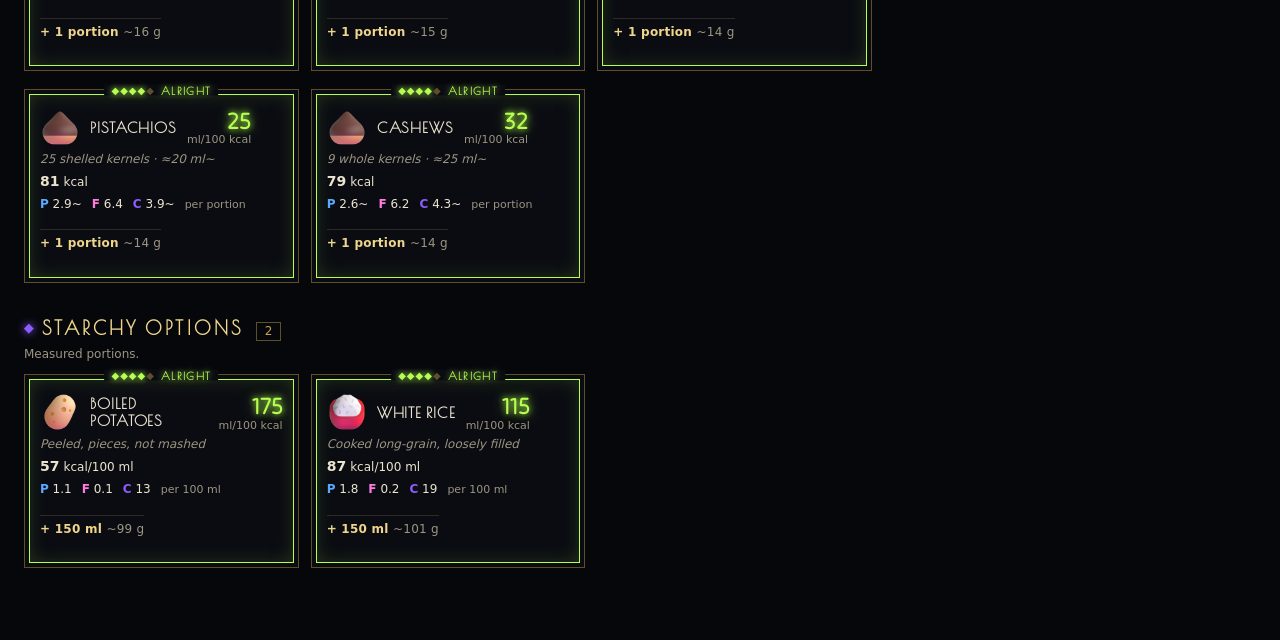
==== commit 9221be61: "Glide the sidebar's cards, keep tiles a fixed height, show every food alike Sidebar (0017): every ca" ====
--- a/site/index.html
+++ b/site/index.html
@@ -32,7 +32,6 @@
         <button id="icons-emoji" class="toggle-btn" type="button" title="Full-colour 3D pictures">3D</button>
         <button id="icons-minimal" class="toggle-btn" type="button" title="One-colour outlines, lit in each tile's band colour">Minimal</button>
       </div>
-      <label class="check"><input id="show-reference" type="checkbox"> Reference rows †</label>
     </div>
   </header>
 
--- a/site/css/app.css
+++ b/site/css/app.css
@@ -100,6 +100,11 @@
    margin hangs that gutter in the page's right padding instead of taking it from the 360px. */
 @media (min-width: 901px) {
   #plate { scrollbar-gutter: stable; scrollbar-width: thin; scrollbar-color: var(--gold-dim) transparent; margin-right: -12px; padding-right: 2px; }
+  /* The sidebar never scrolls on its own: no anchoring, and room below the add button to scroll
+     it to the top, which site/js/ui/plate.js grows when a card shrinks under the reader.
+     100vh - 32px is #plate's max-height; 56px is the add button's height and the gap above it. */
+  #plate { overflow-anchor: none; }
+  .plate-room { flex: none; min-height: calc(100vh - 32px - 56px); }
 }
 
 @media (max-width: 900px) {
@@ -107,6 +112,7 @@
   .top { margin-left: 16px; margin-right: 16px; }
   .legend { padding-left: 16px; padding-right: 16px; }
   #plate { position: static; max-height: none; order: -1; }
+  .plate-room { display: none; }
   .tools input[type=search] { width: 100%; }
   .tools { width: 100%; }
 }
@@ -166,7 +172,6 @@
 }
 .tile:focus-visible { outline: 2px solid var(--gold-bright); outline-offset: 2px; }
 .tile.is-on-plate { --frame: 2px; border: 2px solid var(--gold-bright); padding: 16px 14px 12px; }
-.tile.is-reference { opacity: .6; }
 .tile.is-idle { cursor: default; }
 
 /* The band's meter and word, set into a gap in the top of the frame. */
@@ -179,7 +184,9 @@
 .tile-meter-off { color: var(--gold-dim); text-shadow: none; }
 .tile-band-word { font-family: var(--font-deco); font-weight: 700; font-size: 11px; letter-spacing: .12em; text-transform: uppercase; }
 
-.tile-head { display: flex; gap: 10px; align-items: center; }
+/* What a tile's name wraps to is the only height that varies, so the space goes under the head
+   and the lines below line up along a row. */
+.tile-head { display: flex; gap: 10px; align-items: center; margin-bottom: auto; }
 .tile-icon { width: 40px; height: 40px; flex: none; }
 .tile-icon.icon-minimal { width: 34px; height: 34px; margin: 3px; color: var(--fit-c); filter: drop-shadow(0 0 4px var(--fit-c)); }
 .tile-name {
@@ -194,7 +201,6 @@
 .tile-prep { color: var(--muted); font-size: 12px; font-style: italic; }
 .tile-kcal { font-size: 12px; display: flex; gap: 4px; align-items: baseline; }
 .tile-kcal b { font-size: 14px; }
-.tile-vs { margin-left: auto; color: var(--muted); font-size: 11px; }
 .tile-macros { display: flex; flex-wrap: wrap; gap: 2px 10px; font-size: 12px; align-items: baseline; }
 .macro b { font-weight: 700; }
 .macro-protein b { color: var(--protein); }
@@ -207,10 +213,13 @@
 .split-fat { background: var(--fat); }
 .split-carbs { background: var(--carbs); }
 
+/* Two lines whatever the tile holds: what a click adds, then what is held (blank until the first
+   add). Neither wraps, so a click never changes the tile's height or the row's. */
 .tile-foot {
-  display: flex; flex-wrap: wrap; justify-content: space-between; gap: 0 6px; font-size: 12px;
+  display: flex; flex-direction: column; font-size: 12px; line-height: 1.4;
   margin-top: 2px; padding-top: 5px; border-top: 1px solid var(--line);
 }
+.tile-add, .tile-onplate { min-height: 1.4em; white-space: nowrap; overflow: hidden; text-overflow: ellipsis; }
 .tile-add { color: var(--gold-bright); font-weight: 600; letter-spacing: .02em; }
 .tile-onplate { color: var(--gold); }
 .tile-weight { color: var(--muted); font-weight: 400; }
@@ -225,7 +234,8 @@
 .tile-why li::before { content: "◆ "; font-size: 9px; vertical-align: 1px; }
 .tile-why .why-tier { font-family: var(--font-deco); font-weight: 700; letter-spacing: .1em; text-transform: uppercase; color: var(--fit-c); }
 .tile-why .why-tier::before { content: none; }
-.tile-change { margin-left: 6px; padding: 0 5px; color: var(--bg); font-family: system-ui, sans-serif; font-size: 12px; font-weight: 700; letter-spacing: 0; }
+.tile-pic { position: relative; flex: none; display: flex; }
+.tile-change { position: absolute; right: -7px; bottom: -3px; padding: 0 4px; line-height: 15px; color: var(--bg); font-family: system-ui, sans-serif; font-size: 12px; font-weight: 700; letter-spacing: 0; }
 .tile-change-up { background: var(--good); box-shadow: 0 0 8px var(--good); }
 .tile-change-down { background: var(--bad); box-shadow: 0 0 8px var(--bad); }
 .why-good::before { color: var(--good); }
@@ -277,19 +287,23 @@
   100% { opacity: 0; transform: translateY(-26px); }
 }
 
-/* A click the day selection refused shakes the tile. No fill, so the hover lift comes back. */
+/* A click the day selection refused shakes the tile. No fill, so the hover lift comes back.
+   The day card's hint shakes with it and flashes red. */
 .tile.is-refused { animation: fx-shake .25s ease-in-out; }
+.day-hint.is-refused { animation: fx-shake .25s ease-in-out, fx-hint-flash .6s ease-in; }
 @keyframes fx-shake {
   0%, 100% { transform: translateX(0); }
   20%, 60% { transform: translateX(-3px); }
   40%, 80% { transform: translateX(3px); }
 }
 @keyframes fx-refused-flash { from { border-color: var(--bad); } }
+@keyframes fx-hint-flash { 0%, 35% { color: var(--bad); text-shadow: 0 0 8px var(--bad); } }
 
 @media (prefers-reduced-motion: reduce) {
   .fx-ring { display: none; }
   .fx-float { animation-name: fx-fade; }
   .tile.is-refused { animation-name: fx-refused-flash; animation-timing-function: ease-out; }
+  .day-hint.is-refused { animation: fx-hint-flash .6s ease-in; }
 }
 
 .empty-note { color: var(--muted); }
@@ -305,9 +319,11 @@
   color: var(--gold); margin: 14px 0 7px;
 }
 .link { background: none; border: 0; color: var(--gold-bright); cursor: pointer; padding: 0; }
-.link:hover { text-decoration: underline; }
+.link:hover:enabled { text-decoration: underline; }
+.link:disabled { color: var(--muted); cursor: default; opacity: .55; }
 
 .card { cursor: pointer; transition: border-color .15s ease, box-shadow .2s ease; }
+.card.is-gliding { overflow: hidden; flex-shrink: 0; }
 .card:hover { border-color: var(--gold); }
 .card.is-selected {
   cursor: default; border-color: var(--gold-bright);
@@ -328,7 +344,7 @@
 .meal-bars .bar-track { height: 4px; }
 .card-meal.is-selected .meal-bars { margin-bottom: 6px; }
 .day-hint { margin-top: 10px; color: var(--muted); font-size: 13px; }
-.day-hint.is-alert { color: var(--gold-bright); font-weight: 600; }
+.card-day:not(.is-selected) .day-hint { opacity: .5; }
 .add-meal {
   background: none; border: 1px dashed var(--gold-dim); border-radius: 0; padding: 11px;
   color: var(--gold); font-family: var(--font-deco); font-weight: 700; letter-spacing: .16em; text-transform: uppercase; cursor: pointer;
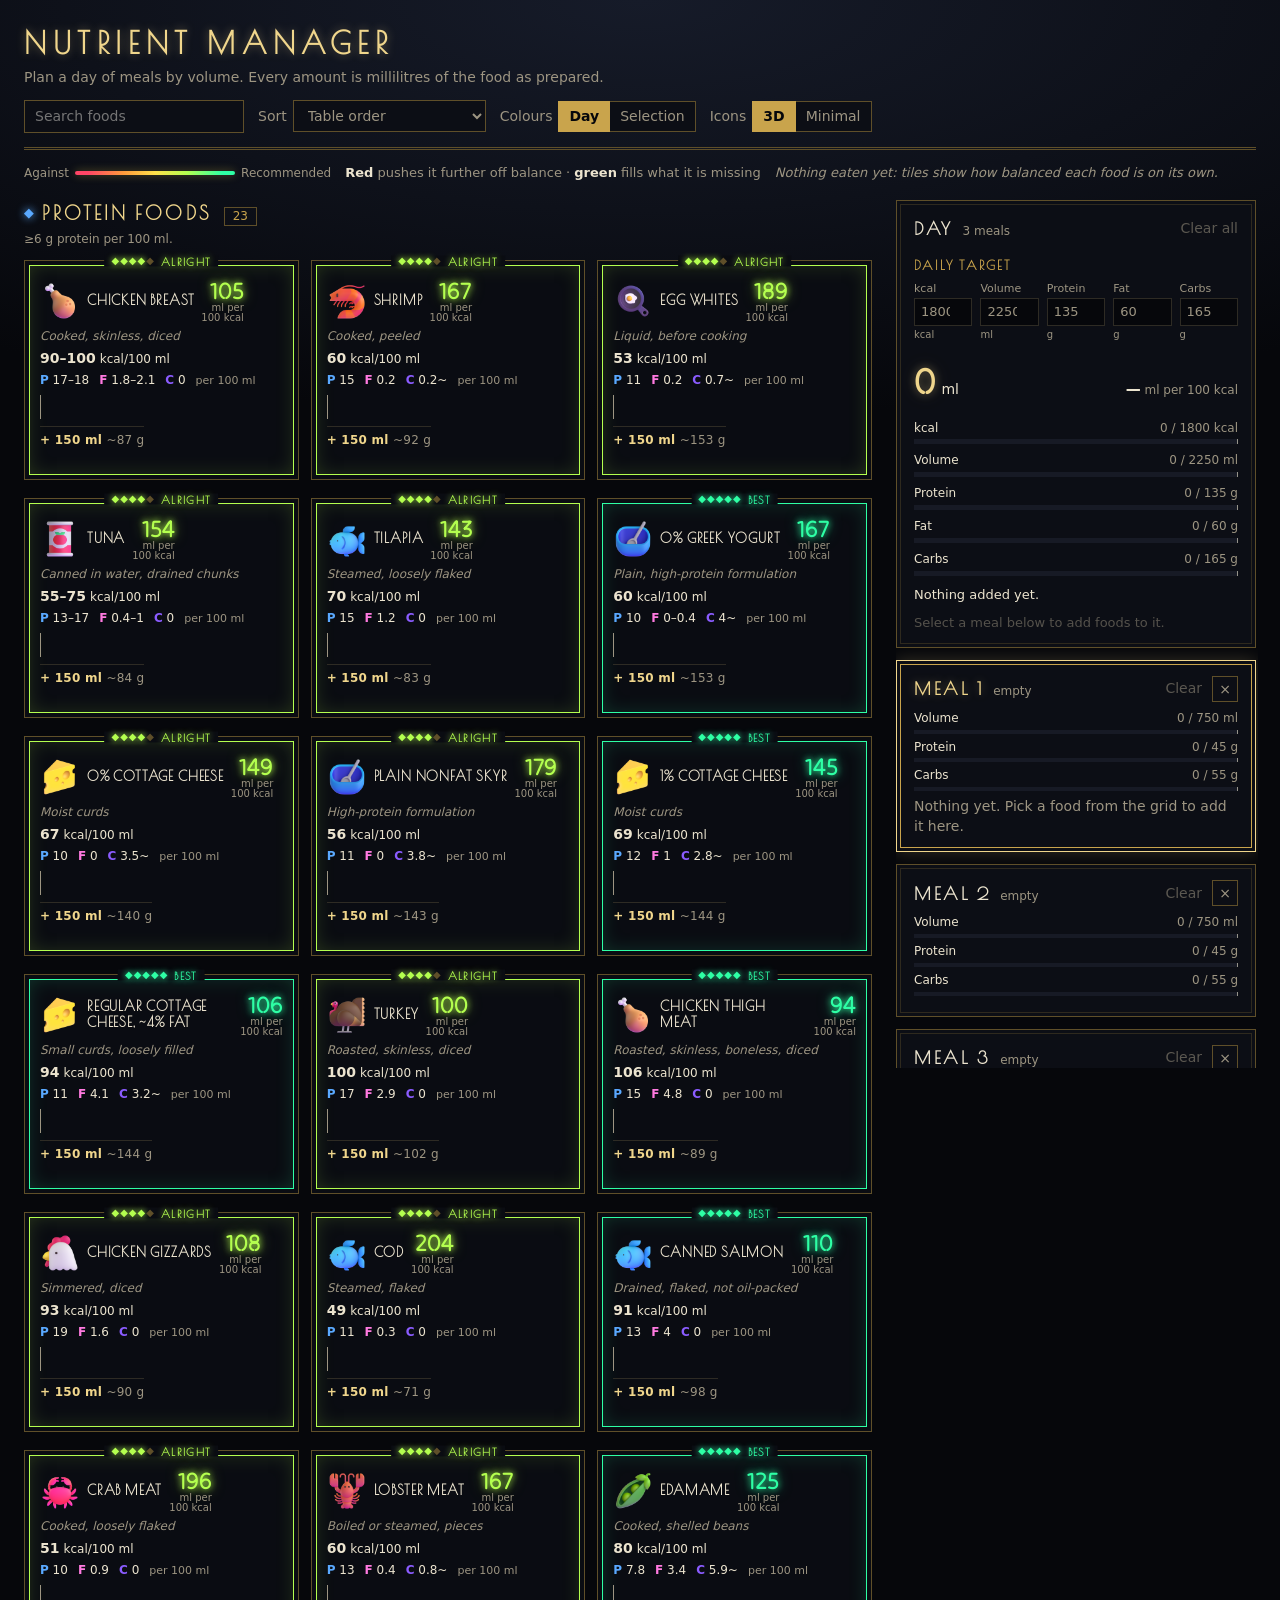
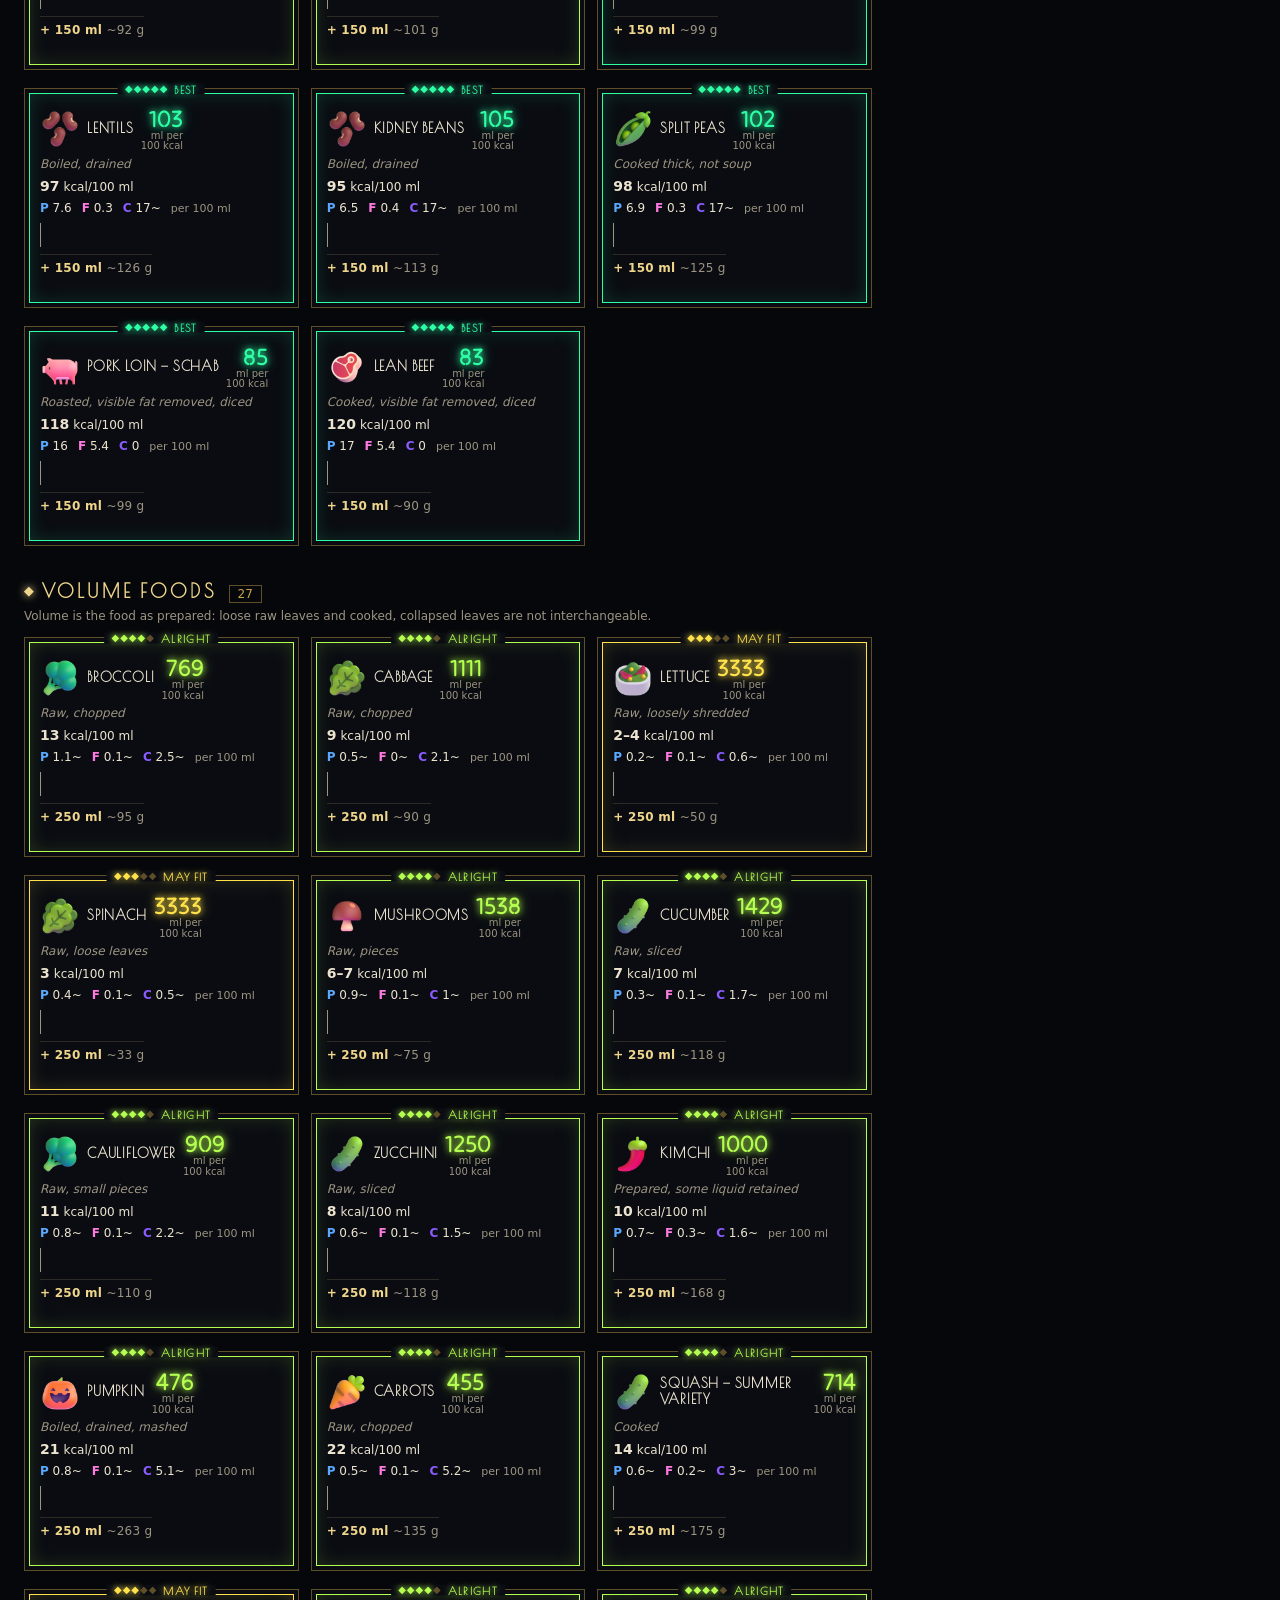
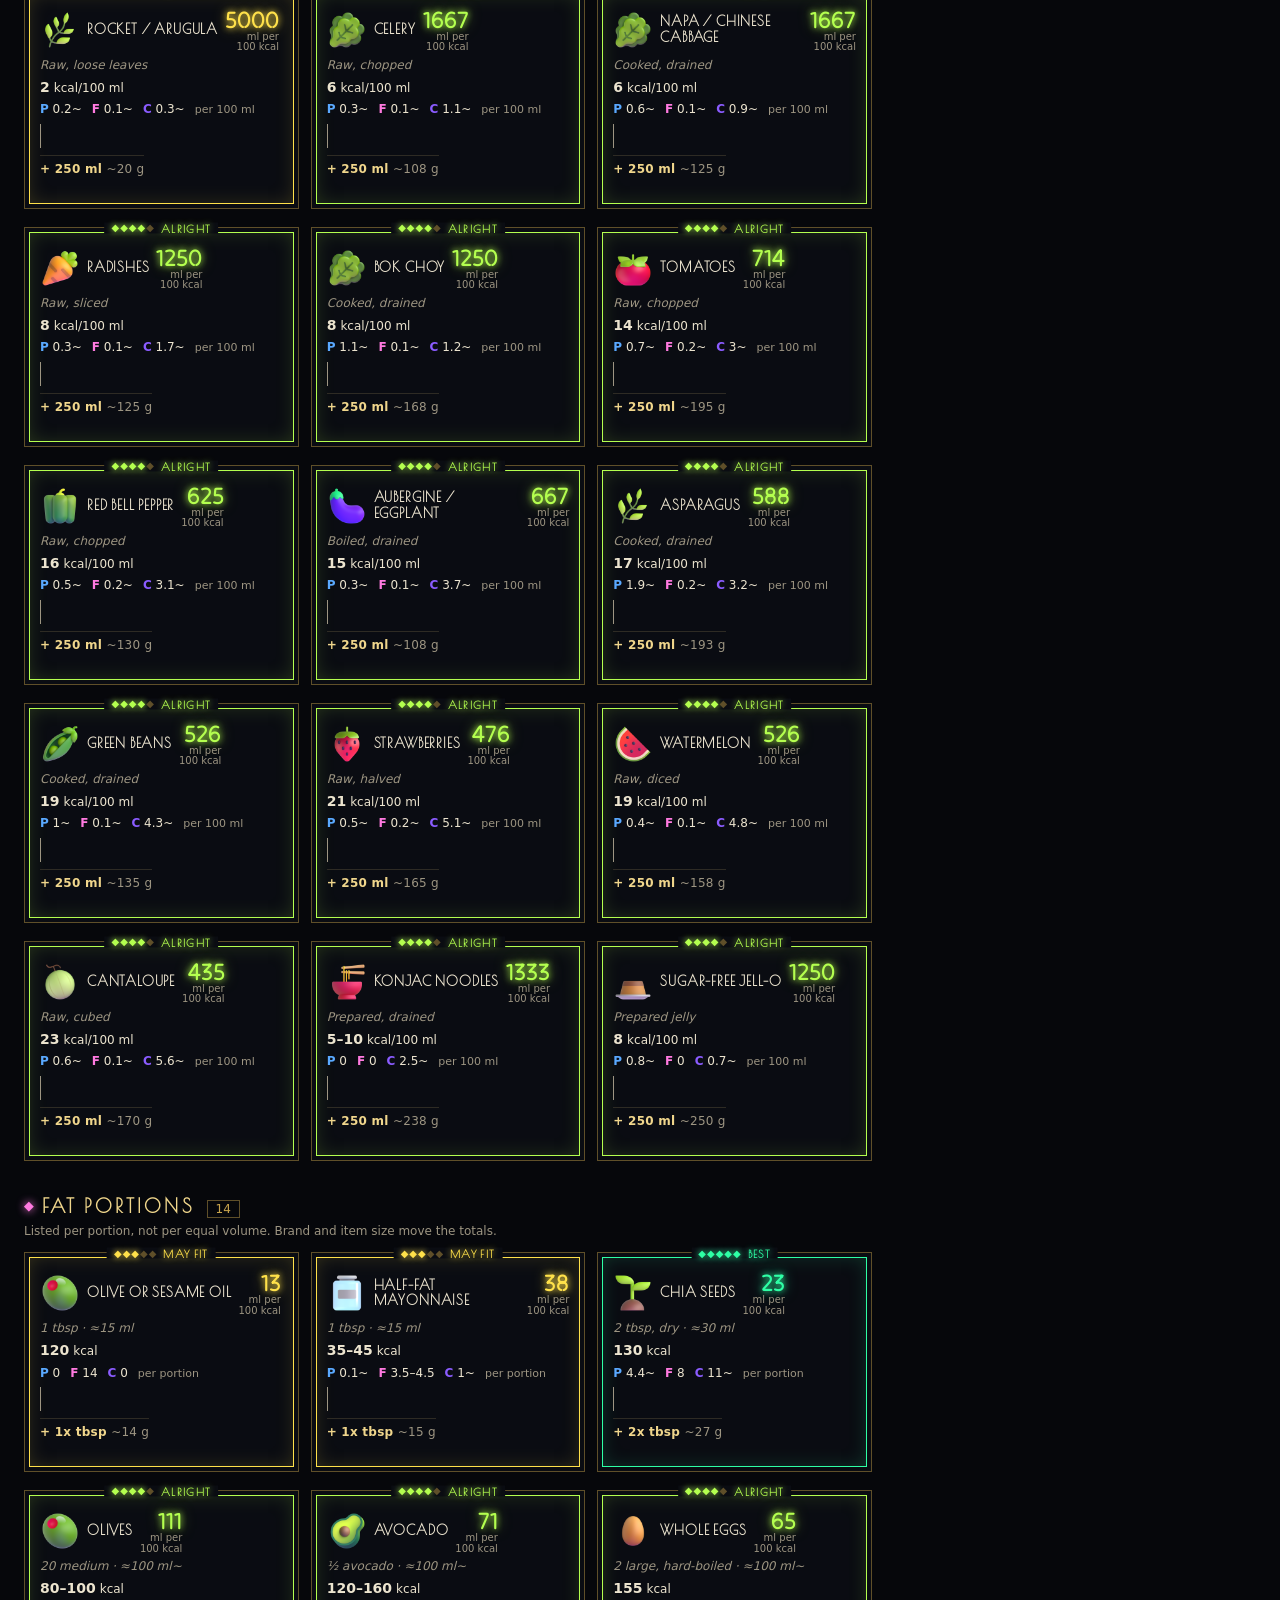
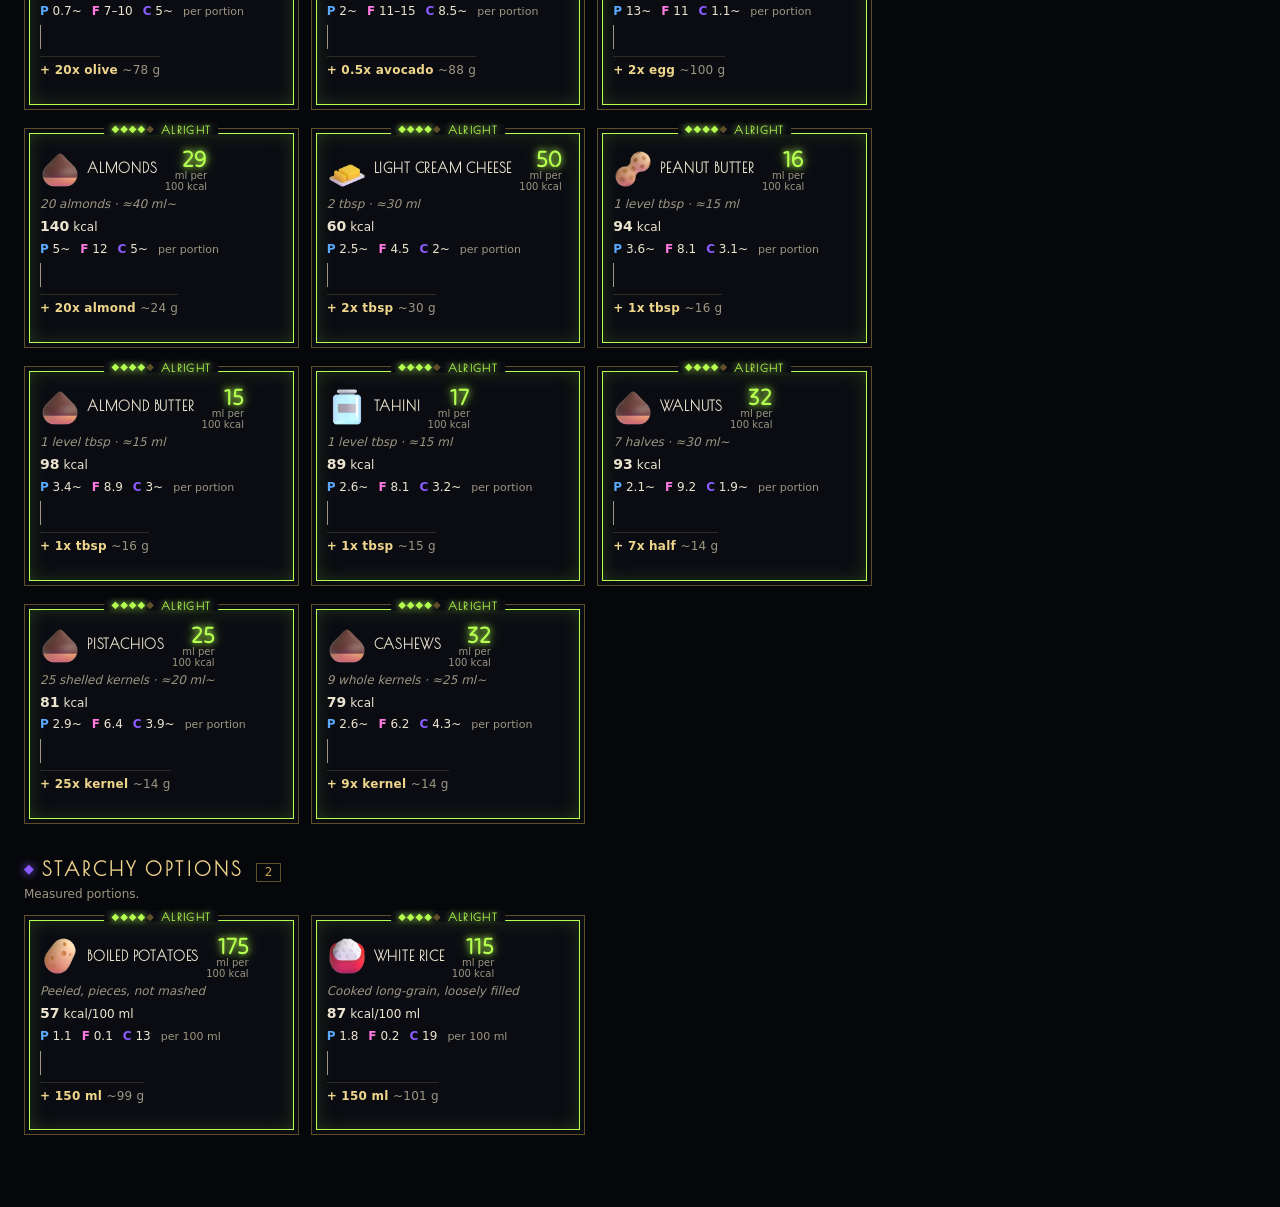
==== commit 85c2e83f: "Draw tile macros in grams, count portions in their unit, ask in a box by the button - Each tile macr" ====
--- a/site/index.html
+++ b/site/index.html
@@ -58,6 +58,7 @@
   <script src="js/store.js"></script>
   <script src="js/ui/format.js"></script>
   <script src="js/ui/fx.js"></script>
+  <script src="js/ui/confirm.js"></script>
   <script src="js/ui/grid.js"></script>
   <script src="js/ui/plate.js"></script>
   <script src="js/app.js"></script>
--- a/site/css/app.css
+++ b/site/css/app.css
@@ -23,6 +23,7 @@
   --carbs: #8b5cff;
   --volume: var(--gold-bright);
   --kcal: #9d9582;
+  --neon-core: #ffffff;
   --tile: #0a0c12;
   --sky: #161b29;
   --glow: rgba(240, 214, 140, .4);
@@ -186,14 +187,16 @@
 
 /* What a tile's name wraps to is the only height that varies, so the space goes under the head
    and the lines below line up along a row. */
-.tile-head { display: flex; gap: 10px; align-items: center; margin-bottom: auto; }
+.tile-head { display: flex; gap: 7px; align-items: center; margin-bottom: auto; }
 .tile-icon { width: 40px; height: 40px; flex: none; }
 .tile-icon.icon-minimal { width: 34px; height: 34px; margin: 3px; color: var(--fit-c); filter: drop-shadow(0 0 4px var(--fit-c)); }
 .tile-name {
-  font-family: var(--font-deco); font-weight: 700; font-size: 15px; letter-spacing: .06em; line-height: 1.15;
+  font-family: var(--font-deco); font-weight: 700; font-size: 13.5px; letter-spacing: .06em; line-height: 1.15;
   text-transform: uppercase; flex: 1; min-width: 0;
 }
-.tile-density { color: var(--muted); font-size: 11px; white-space: nowrap; text-align: right; line-height: 1.1; }
+.tile-name-whole { white-space: nowrap; }
+.tile-density { color: var(--muted); font-size: 10px; white-space: nowrap; text-align: right; line-height: 1.05; }
+.tile-density-unit { display: block; }
 .tile-density b {
   display: block; font-family: var(--font-neon); font-weight: 400; font-size: 24px;
   color: var(--fit-c); text-shadow: 0 0 6px var(--fit-c), 0 0 14px color-mix(in srgb, var(--fit-c) 60%, transparent);
@@ -208,10 +211,16 @@
 .macro-carbs b { color: var(--carbs); }
 .tile-basis { color: var(--muted); font-size: 11px; margin-left: auto; }
 
-.split { display: flex; height: 3px; overflow: hidden; background: var(--surface-2); margin: 2px 0; }
-.split-protein { background: var(--protein); }
-.split-fat { background: var(--fat); }
-.split-carbs { background: var(--carbs); }
+/* Grams of each macro: a neon tube up to the tick at 10 g, white-hot past it. --gram-knee, where
+   the tick sits, is set from GRAMS_KNEE in site/js/ui/grid.js. */
+.tile-grams { display: flex; flex-direction: column; gap: 4px; margin: 4px 0 3px; }
+.tile-gram { --gram-c: var(--protein); position: relative; height: 4px; background: var(--surface-2); }
+.tile-gram-fat { --gram-c: var(--fat); }
+.tile-gram-carbs { --gram-c: var(--carbs); }
+.tile-gram-fill, .tile-gram-over { position: absolute; top: 0; bottom: 0; }
+.tile-gram-fill { left: 0; background: var(--gram-c); box-shadow: 0 0 4px var(--gram-c); }
+.tile-gram-over { left: var(--gram-knee); background: var(--neon-core); box-shadow: 0 0 3px var(--gram-c), 0 0 8px var(--gram-c); }
+.tile-gram::after { content: ""; position: absolute; left: var(--gram-knee); top: -2px; width: 1px; height: 8px; background: var(--muted); }
 
 /* Two lines whatever the tile holds: what a click adds, then what is held (blank until the first
    add). Neither wraps, so a click never changes the tile's height or the row's. */
@@ -321,6 +330,33 @@
 .link { background: none; border: 0; color: var(--gold-bright); cursor: pointer; padding: 0; }
 .link:hover:enabled { text-decoration: underline; }
 .link:disabled { color: var(--muted); cursor: default; opacity: .55; }
+
+/* The box a Clear or a remove asks in, dropped from its button by site/js/ui/confirm.js, which sets
+   its position and --confirm-arrow, the arrow's distance from its left edge. */
+.confirm {
+  position: fixed; z-index: 20; width: max-content; max-width: 240px; padding: 12px 14px;
+  background: var(--surface-2); border: 1px solid var(--gold);
+  box-shadow: inset 0 0 0 3px var(--surface-2), inset 0 0 0 4px var(--frame-faint), 0 8px 24px var(--shadow-deep), 0 0 14px var(--glow-faint);
+  animation: confirm-in .14s ease-out;
+}
+.confirm::before {
+  content: ""; position: absolute; top: -6px; left: var(--confirm-arrow); width: 10px; height: 10px; margin-left: -5px;
+  background: var(--surface-2); border-left: 1px solid var(--gold); border-top: 1px solid var(--gold); transform: rotate(45deg);
+}
+.confirm.is-above::before { top: auto; bottom: -6px; transform: rotate(225deg); }
+.confirm-msg { font-size: 13px; margin-bottom: 10px; }
+.confirm-actions { display: flex; justify-content: flex-end; gap: 8px; }
+.confirm-btn { padding: 4px 12px; border: 1px solid var(--gold-dim); border-radius: 0; background: none; cursor: pointer; font-size: 12px; letter-spacing: .06em; }
+.confirm-btn:hover { border-color: var(--gold); color: var(--gold-bright); }
+.confirm-btn:focus-visible { outline: 2px solid var(--gold-bright); outline-offset: 1px; }
+.confirm-btn-danger { border-color: var(--bad); color: var(--bad); text-shadow: 0 0 6px color-mix(in oklab, var(--bad) 60%, transparent); }
+.confirm-btn-danger:hover { border-color: var(--bad); background: var(--bad); color: var(--bg); text-shadow: none; }
+@keyframes confirm-in { from { opacity: 0; transform: translateY(-4px); } }
+.confirm.is-above { animation-name: confirm-in-above; }
+@keyframes confirm-in-above { from { opacity: 0; transform: translateY(4px); } }
+@media (prefers-reduced-motion: reduce) {
+  .confirm, .confirm.is-above { animation-name: fx-fade; animation-direction: reverse; }
+}
 
 .card { cursor: pointer; transition: border-color .15s ease, box-shadow .2s ease; }
 .card.is-gliding { overflow: hidden; flex-shrink: 0; }
@@ -403,4 +439,6 @@
 .step, .item-rm { width: 26px; height: 26px; border-radius: 0; border: 1px solid var(--gold-dim); background: var(--surface-2); cursor: pointer; line-height: 1; }
 .step:hover, .item-rm:hover { border-color: var(--gold); color: var(--gold-bright); }
 .item-rm { grid-area: rm; background: none; color: var(--muted); }
-.item-nums { grid-area: nums; color: var(--muted); font-size: 12px; font-variant-numeric: tabular-nums; }
+.item-nums { grid-area: nums; display: flex; justify-content: space-between; align-items: baseline; gap: 8px; color: var(--muted); font-size: 12px; font-variant-numeric: tabular-nums; }
+.item-raw { font-size: 11px; white-space: nowrap; }
+.item-raw b { font-weight: 400; color: var(--gold); }
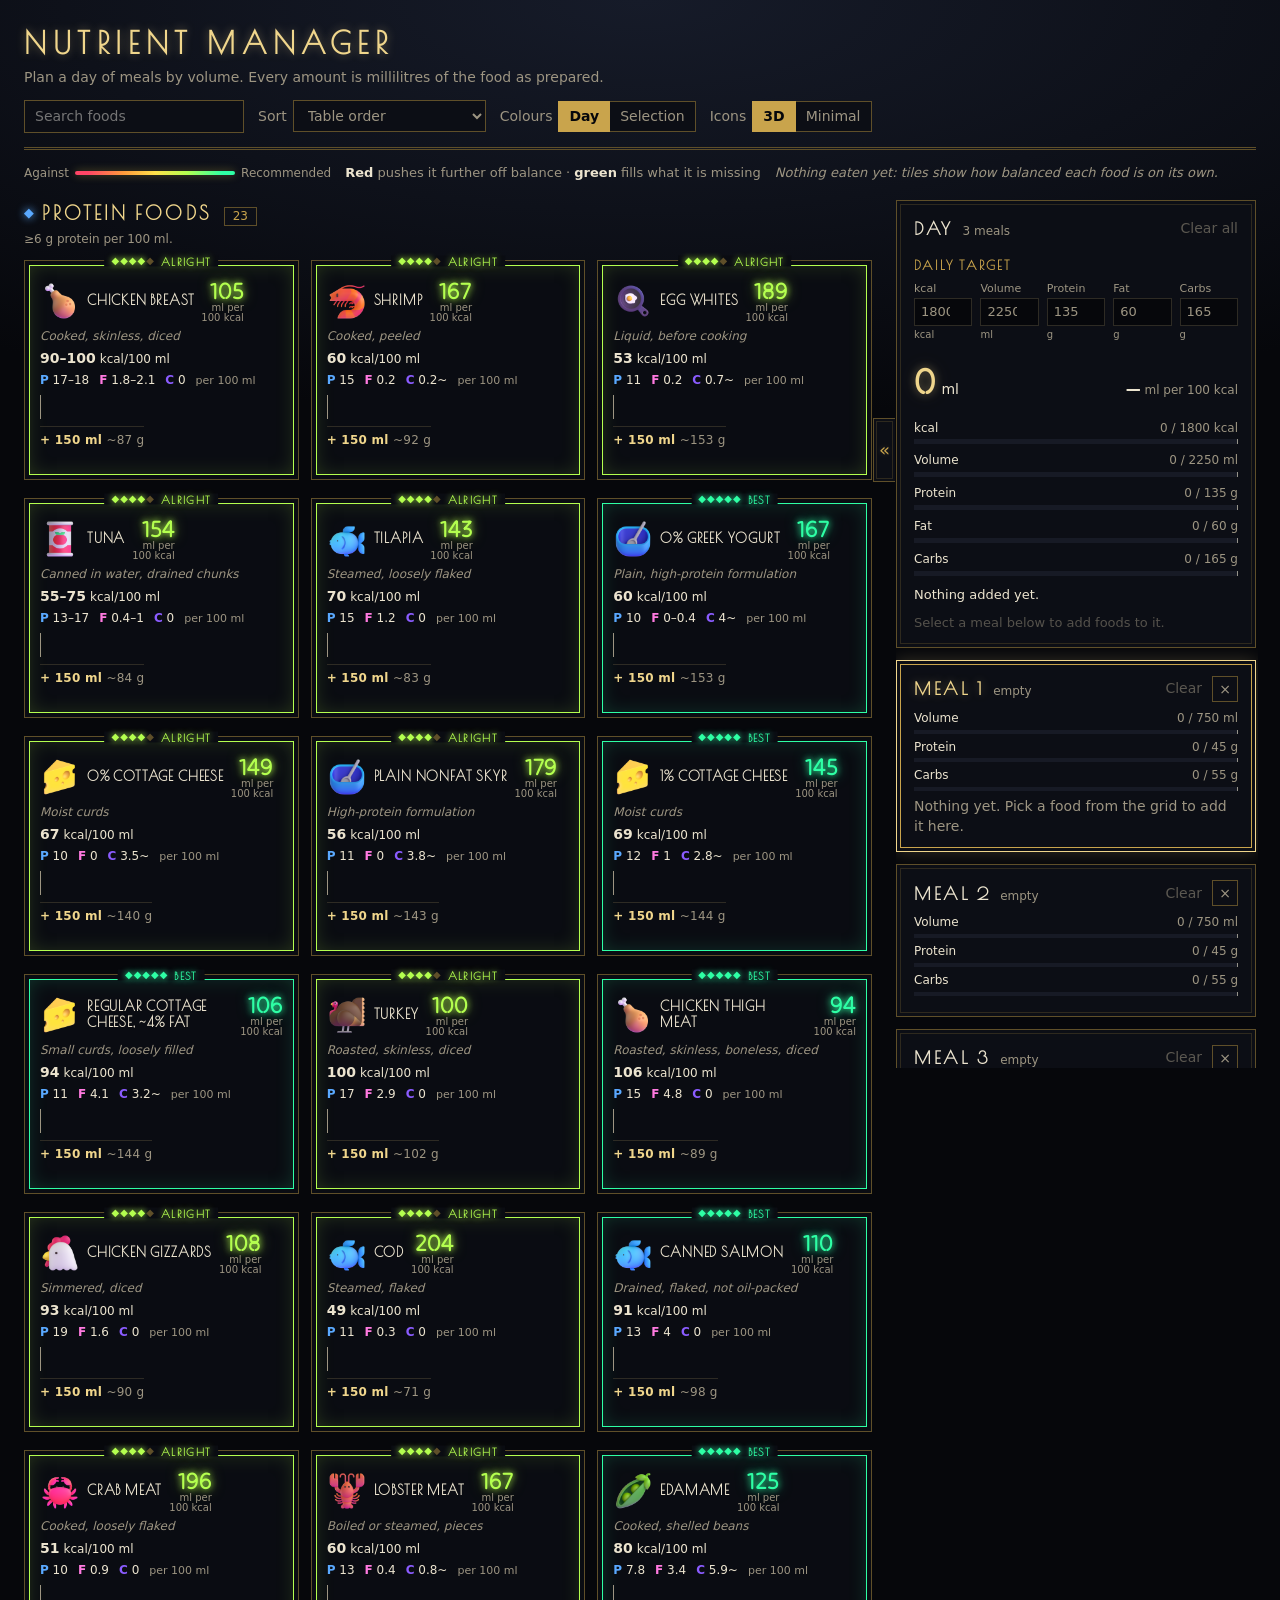
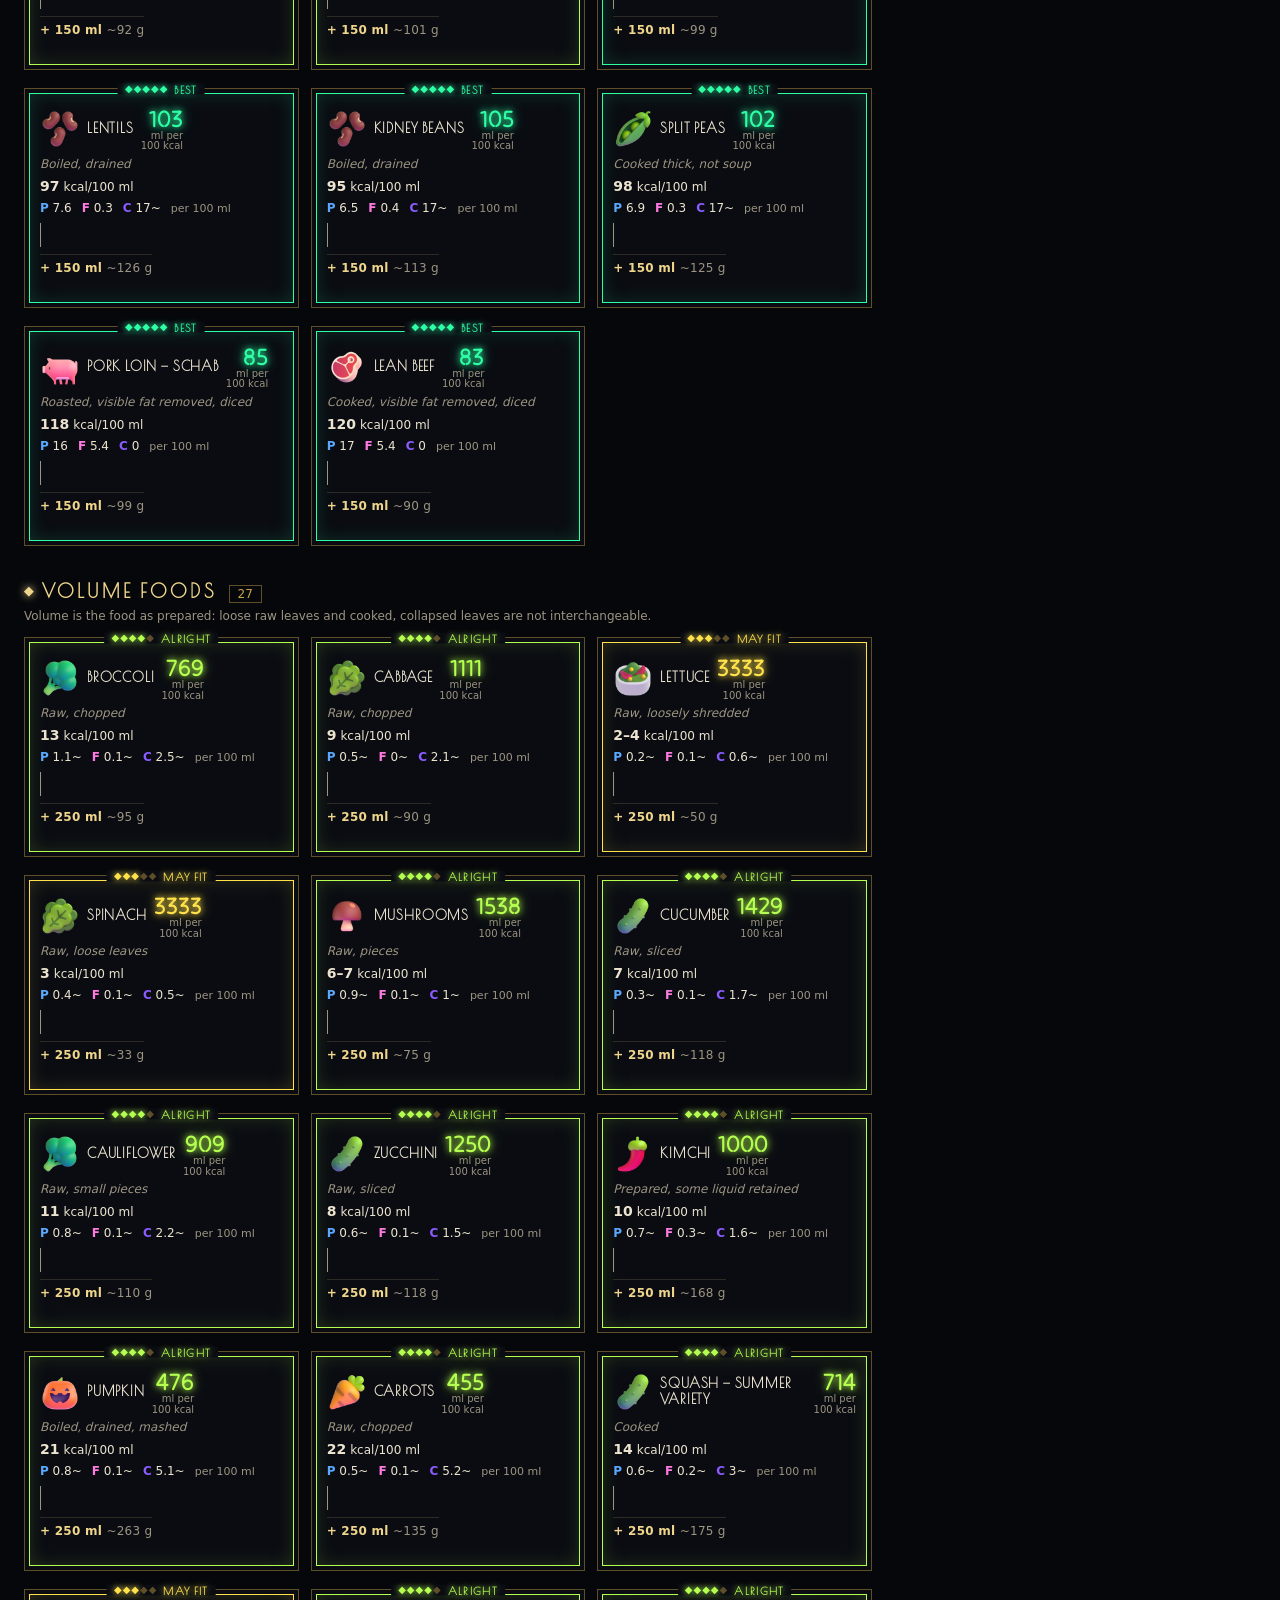
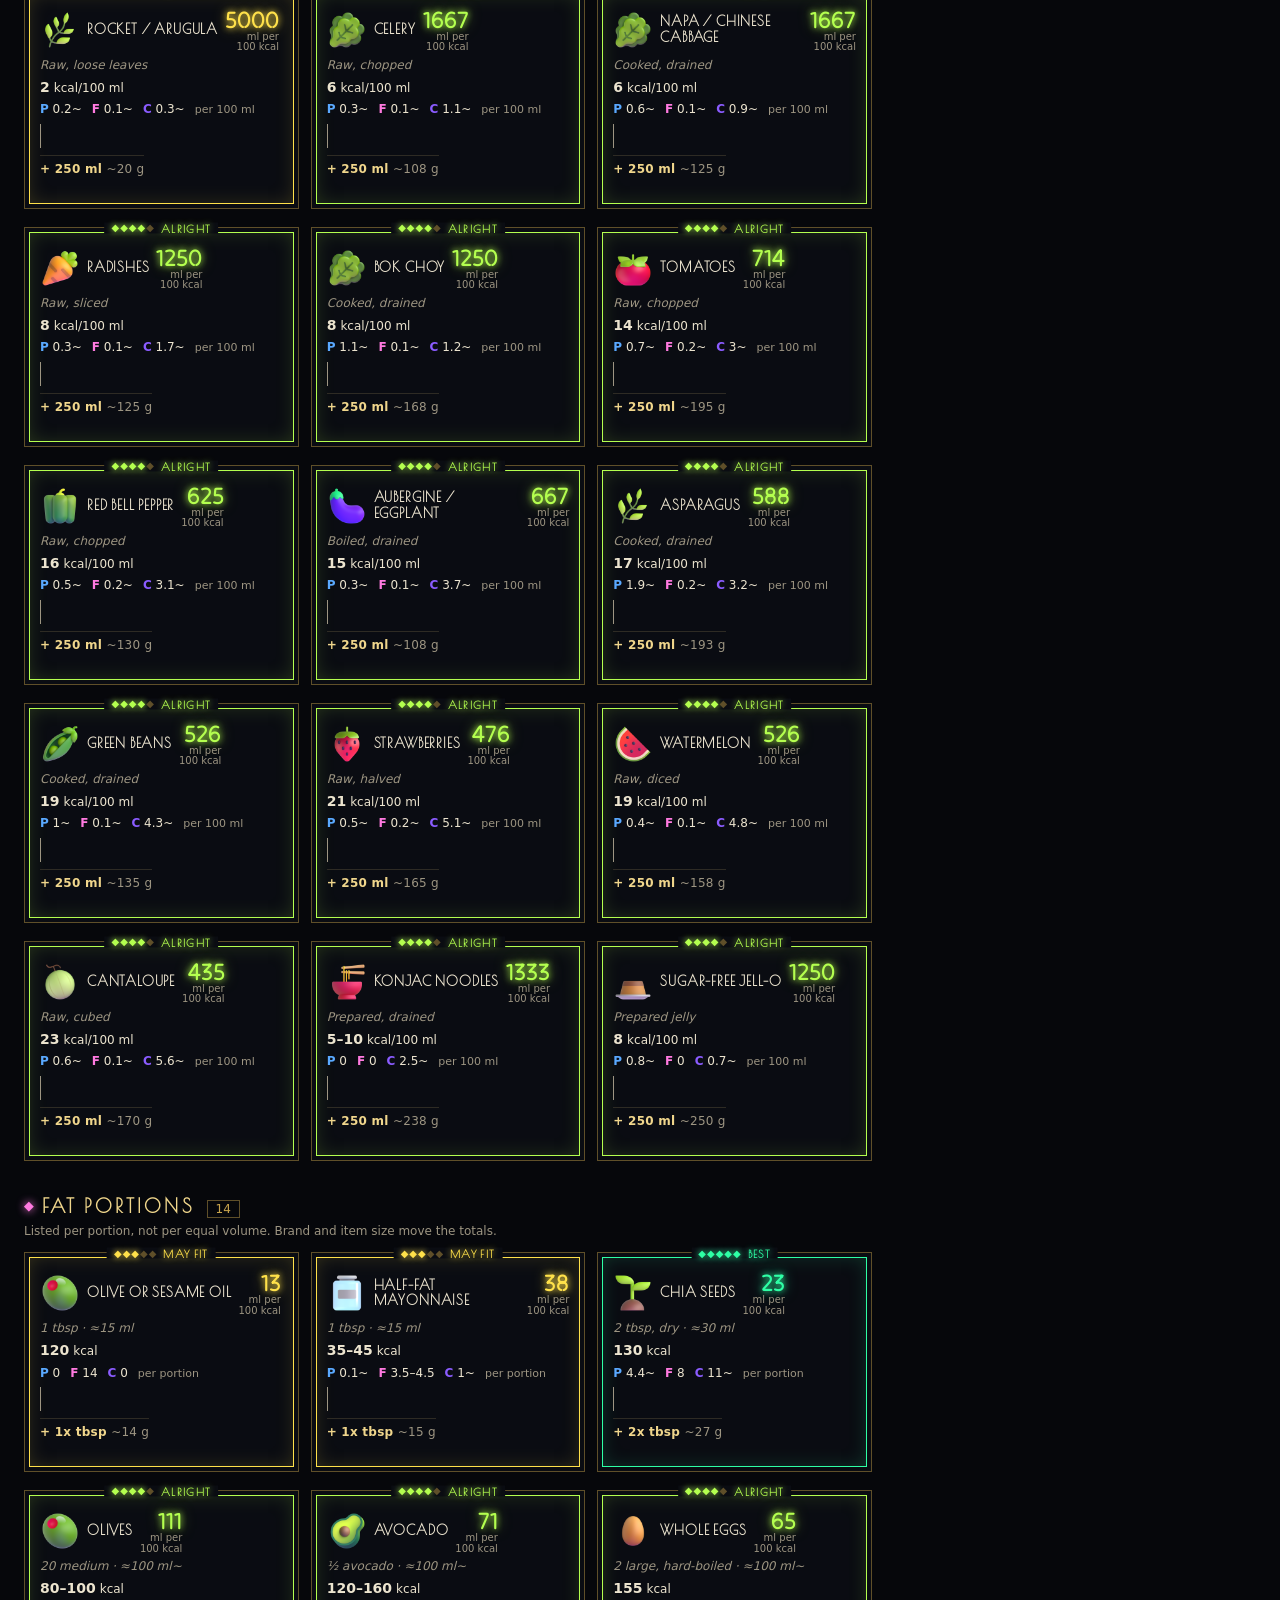
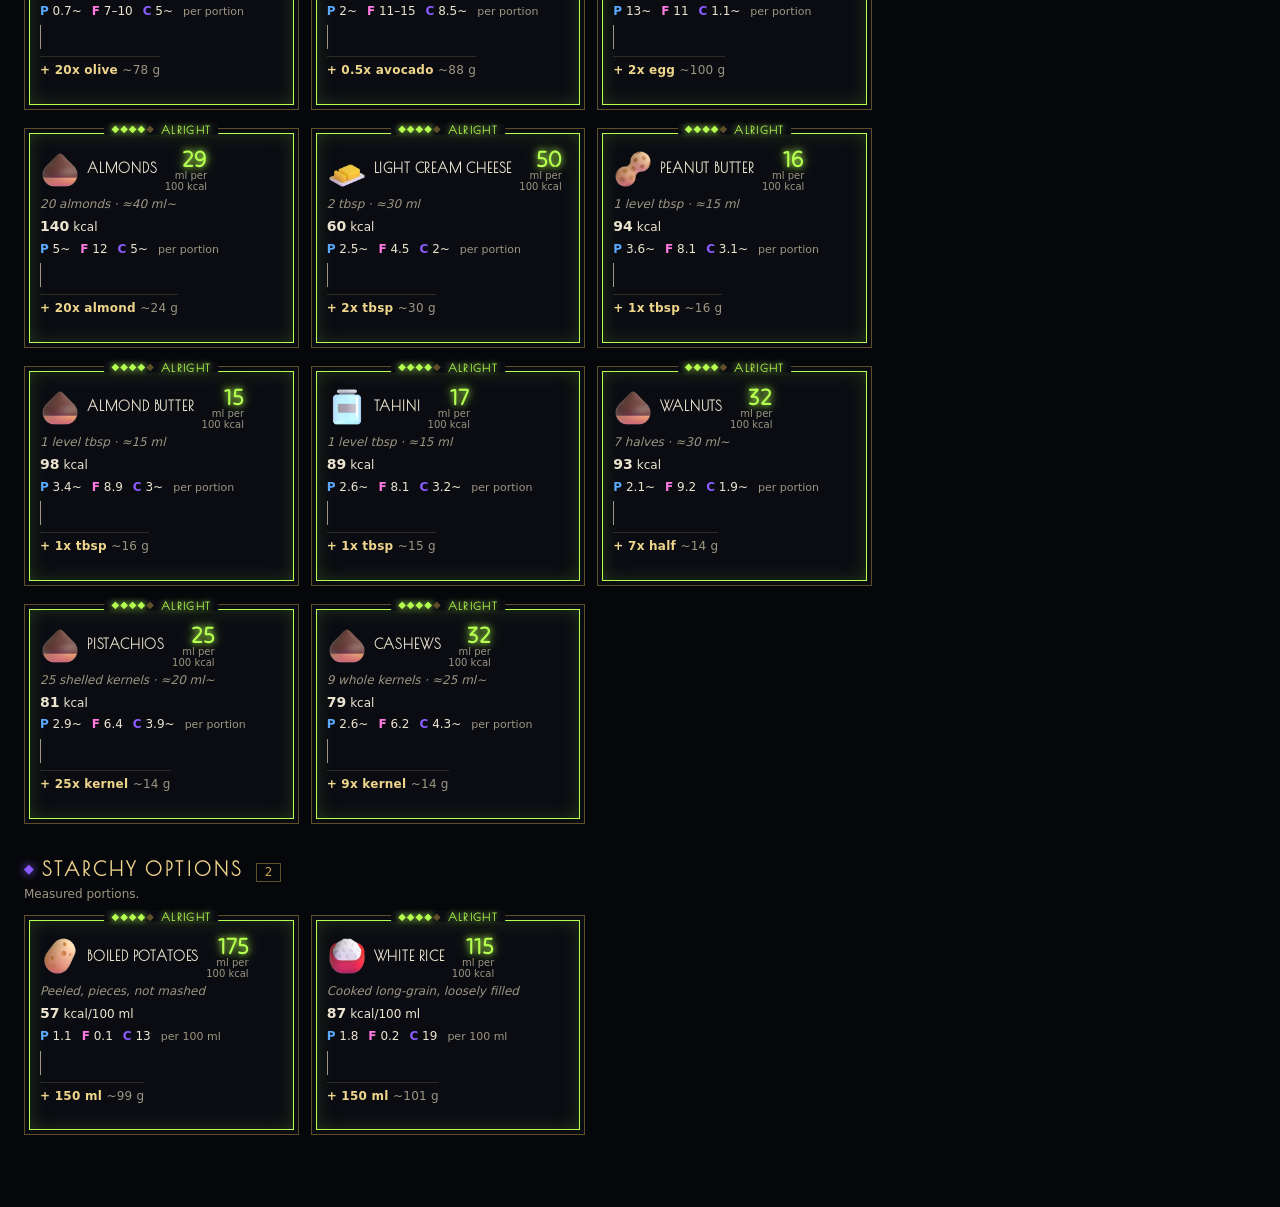
==== commit 54388476: "Keep a shelf of premade meals on the server, ordered by hand - A shelf of named premade meals in row" ====
--- a/site/index.html
+++ b/site/index.html
@@ -4,6 +4,7 @@
   <meta charset="utf-8">
   <meta name="viewport" content="width=device-width, initial-scale=1">
   <title>Nutrient Manager</title>
+  <link rel="icon" href="img/favicon.svg" type="image/svg+xml">
   <link rel="stylesheet" href="css/app.css">
 </head>
 <body>
@@ -50,17 +51,37 @@
     <aside id="plate" aria-label="Day and meals"></aside>
   </div>
 
+  <button id="shelf-tab" class="shelf-tab" type="button" aria-expanded="false" aria-controls="shelf" aria-label="Open the shelf of premade meals" title="Premade meals">«</button>
+  <div id="shelf-dim" class="shelf-dim"></div>
+  <section id="shelf" class="shelf" role="dialog" aria-label="Shelf of premade meals" tabindex="-1">
+    <div class="shelf-head">
+      <div class="shelf-head-row">
+        <h2 class="shelf-title">Shelf</h2>
+        <button id="shelf-close" class="shelf-close" type="button" aria-label="Close the shelf">×</button>
+      </div>
+      <p id="shelf-sub" class="shelf-sub"></p>
+      <div class="shelf-tools">
+        <input id="shelf-search" type="search" placeholder="Search the shelf" aria-label="Search the shelf">
+        <button id="shelf-save" class="shelf-save" type="button"></button>
+      </div>
+    </div>
+    <div id="shelf-body" class="shelf-body"></div>
+  </section>
+
   <script src="js/data/foods.js"></script>
   <script src="js/data/icons-minimal.js"></script>
   <script src="js/data/icons.js"></script>
   <script src="js/core/nutrition.js"></script>
   <script src="js/core/fit.js"></script>
+  <script src="js/core/shelf.js"></script>
   <script src="js/store.js"></script>
+  <script src="js/shelf-store.js"></script>
   <script src="js/ui/format.js"></script>
   <script src="js/ui/fx.js"></script>
   <script src="js/ui/confirm.js"></script>
   <script src="js/ui/grid.js"></script>
   <script src="js/ui/plate.js"></script>
+  <script src="js/ui/shelf.js"></script>
   <script src="js/app.js"></script>
 </body>
 </html>
--- a/site/css/app.css
+++ b/site/css/app.css
@@ -32,6 +32,9 @@
   --shadow-deep: rgba(0, 0, 0, .6);
   --font-deco: "Poiret One", "Segoe UI", sans-serif;
   --font-neon: "Tilt Neon", "Segoe UI", sans-serif;
+  /* The sidebar's width and the page's side padding, which the shelf's tab lines up with. */
+  --sidebar: 360px;
+  --page-pad: 24px;
   color-scheme: dark;
 }
 
@@ -93,8 +96,8 @@
 /* ---- Layout -------------------------------------------------------------- */
 
 .layout {
-  display: grid; grid-template-columns: minmax(0, 1fr) 360px; gap: 24px;
-  padding: 0 24px 40px; align-items: start;
+  display: grid; grid-template-columns: minmax(0, 1fr) var(--sidebar); gap: 24px;
+  padding: 0 var(--page-pad) 40px; align-items: start;
 }
 #plate { position: sticky; top: 16px; display: flex; flex-direction: column; gap: 12px; max-height: calc(100vh - 32px); overflow: auto; }
 /* The gutter is always reserved, so the scrollbar appearing never squeezes the cards; the negative
@@ -136,7 +139,7 @@
 
 .grid { display: grid; grid-template-columns: repeat(auto-fill, minmax(220px, 1fr)); gap: 18px 12px; }
 
-/* The five fit bands (site/js/core/fit.js TIERS), worst to best. Tiles and the legend read them. */
+/* The five fit bands (site/js/core/fit.js TIERS), worst to best. Tiles, shelf cards and the legend read them. */
 :root {
   --fit-against: var(--bad);
   --fit-doubtful: var(--caution);
@@ -144,11 +147,11 @@
   --fit-alright: #b4ff4f;
   --fit-recommended: var(--good);
 }
-.tile.fit-against { --fit-c: var(--fit-against); }
-.tile.fit-doubtful { --fit-c: var(--fit-doubtful); }
-.tile.fit-may { --fit-c: var(--fit-may); }
-.tile.fit-alright { --fit-c: var(--fit-alright); }
-.tile.fit-recommended { --fit-c: var(--fit-recommended); }
+.tile.fit-against, .shelf-card.fit-against { --fit-c: var(--fit-against); }
+.tile.fit-doubtful, .shelf-card.fit-doubtful { --fit-c: var(--fit-doubtful); }
+.tile.fit-may, .shelf-card.fit-may { --fit-c: var(--fit-may); }
+.tile.fit-alright, .shelf-card.fit-alright { --fit-c: var(--fit-alright); }
+.tile.fit-recommended, .shelf-card.fit-recommended { --fit-c: var(--fit-recommended); }
 
 /* The band is a neon line inside the gold frame, with a faint glow filling the tile. */
 .tile {
@@ -331,10 +334,11 @@
 .link:hover:enabled { text-decoration: underline; }
 .link:disabled { color: var(--muted); cursor: default; opacity: .55; }
 
-/* The box a Clear or a remove asks in, dropped from its button by site/js/ui/confirm.js, which sets
-   its position and --confirm-arrow, the arrow's distance from its left edge. */
+/* The box a Clear or a remove asks in, or a name is typed in, dropped from its button by
+   site/js/ui/confirm.js, which sets its position and --confirm-arrow, the arrow's distance from its
+   left edge. Above the shelf, whose buttons drop it too. */
 .confirm {
-  position: fixed; z-index: 20; width: max-content; max-width: 240px; padding: 12px 14px;
+  position: fixed; z-index: 40; width: max-content; max-width: 240px; padding: 12px 14px;
   background: var(--surface-2); border: 1px solid var(--gold);
   box-shadow: inset 0 0 0 3px var(--surface-2), inset 0 0 0 4px var(--frame-faint), 0 8px 24px var(--shadow-deep), 0 0 14px var(--glow-faint);
   animation: confirm-in .14s ease-out;
@@ -351,6 +355,16 @@
 .confirm-btn:focus-visible { outline: 2px solid var(--gold-bright); outline-offset: 1px; }
 .confirm-btn-danger { border-color: var(--bad); color: var(--bad); text-shadow: 0 0 6px color-mix(in oklab, var(--bad) 60%, transparent); }
 .confirm-btn-danger:hover { border-color: var(--bad); background: var(--bad); color: var(--bg); text-shadow: none; }
+.confirm-btn-go { border-color: var(--gold); color: var(--gold-bright); }
+.confirm-btn-go:hover { background: var(--gold); color: var(--bg); }
+.confirm-btn:disabled { opacity: .4; cursor: default; border-color: var(--gold-dim); background: none; color: var(--muted); }
+.confirm-form { width: 260px; max-width: calc(100vw - 16px); }
+.confirm-field { display: flex; flex-direction: column; gap: 3px; margin-bottom: 8px; font-size: 11px; color: var(--muted); }
+.confirm-field input { width: 100%; padding: 5px 7px; border: 1px solid var(--gold-dim); border-radius: 0; background: var(--bg); font-size: 13px; }
+.confirm-field input:focus { outline: 1px solid var(--gold); border-color: var(--gold); }
+.confirm-choices { display: flex; flex-wrap: wrap; gap: 4px; margin: -3px 0 10px; }
+.confirm-choice { padding: 1px 7px; border: 1px solid var(--line); border-radius: 0; background: var(--surface); cursor: pointer; font-size: 11px; color: var(--muted); }
+.confirm-choice:hover { border-color: var(--gold); color: var(--gold-bright); }
 @keyframes confirm-in { from { opacity: 0; transform: translateY(-4px); } }
 .confirm.is-above { animation-name: confirm-in-above; }
 @keyframes confirm-in-above { from { opacity: 0; transform: translateY(4px); } }
@@ -442,3 +456,188 @@
 .item-nums { grid-area: nums; display: flex; justify-content: space-between; align-items: baseline; gap: 8px; color: var(--muted); font-size: 12px; font-variant-numeric: tabular-nums; }
 .item-raw { font-size: 11px; white-space: nowrap; }
 .item-raw b { font-weight: 400; color: var(--gold); }
+
+/* ---- Shelf --------------------------------------------------------------- */
+/* Premade meals, in a panel drawn over the page from the sidebar's left edge, so opening it moves
+   nothing. The sidebar stays above the dimmed grid, so a meal can be selected with the shelf open.
+   site/js/ui/shelf.js builds the inside; site/js/app.js opens it. */
+
+#plate { z-index: 31; }
+
+.shelf-tab {
+  position: fixed; z-index: 33; top: 50%; right: calc(var(--page-pad) + var(--sidebar) + 1px); transform: translateY(-50%);
+  display: flex; align-items: center; justify-content: center; width: 22px; height: 64px; padding: 0;
+  background: var(--surface); border: 1px solid var(--gold-dim); border-right: 0; border-radius: 0; cursor: pointer;
+  color: var(--gold); font-size: 18px; line-height: 1; text-shadow: 0 0 6px var(--glow-faint);
+  box-shadow: inset 0 0 0 2px var(--surface), inset 0 0 0 3px var(--frame-faint);
+  transition: color .15s, border-color .15s, box-shadow .2s, background .15s;
+}
+.shelf-tab:hover { color: var(--gold-bright); border-color: var(--gold); text-shadow: 0 0 8px var(--glow); }
+.shelf-tab:focus-visible { outline: 2px solid var(--gold-bright); outline-offset: 1px; }
+.shelf-open .shelf-tab {
+  background: var(--surface-2); color: var(--gold-bright); border-color: var(--gold);
+  box-shadow: 0 0 14px var(--glow-faint), inset 0 0 0 2px var(--surface-2), inset 0 0 0 3px var(--gold-dim);
+}
+
+.shelf-dim { position: fixed; inset: 0; z-index: 30; background: color-mix(in srgb, var(--bg) 62%, transparent); opacity: 0; pointer-events: none; transition: opacity .25s ease; }
+.shelf-open .shelf-dim { opacity: 1; pointer-events: auto; }
+
+/* The panel's right edge meets the tab's left edge, so it slides out from behind it. */
+.shelf {
+  --shelf-right: calc(var(--page-pad) + var(--sidebar) + 23px);
+  position: fixed; z-index: 32; top: 16px; bottom: 16px; right: var(--shelf-right); left: max(16px, calc(100% - var(--shelf-right) - 560px));
+  display: flex; flex-direction: column;
+  background: linear-gradient(180deg, var(--surface-2), var(--surface) 140px);
+  border: 1px solid var(--gold); border-right-color: var(--gold-dim);
+  box-shadow: 0 20px 60px var(--shadow-deep), 0 0 24px var(--glow-faint), inset 0 0 0 4px var(--surface), inset 0 0 0 5px var(--gold-dim);
+  clip-path: inset(0 0 0 100%); transform: translateX(28px); visibility: hidden;
+  transition: clip-path .32s cubic-bezier(.2, .8, .2, 1), transform .32s cubic-bezier(.2, .8, .2, 1), visibility 0s .32s;
+}
+.shelf:focus { outline: none; }
+.shelf-open .shelf { clip-path: inset(-40px); transform: none; visibility: visible; transition-delay: 0s; }
+
+.shelf-head { padding: 20px 22px 12px; margin: 0 10px; border-bottom: 3px double var(--gold-dim); }
+.shelf-head-row { display: flex; align-items: center; gap: 10px; }
+.shelf-title {
+  flex: 1; font-family: var(--font-deco); font-weight: 700; font-size: 22px; letter-spacing: .22em; text-transform: uppercase;
+  color: var(--gold-bright); text-shadow: 0 0 10px var(--glow);
+}
+.shelf-close { width: 28px; height: 28px; background: none; border: 1px solid var(--gold-dim); border-radius: 0; color: var(--gold); cursor: pointer; }
+.shelf-close:hover { border-color: var(--gold); color: var(--gold-bright); }
+.shelf-sub { color: var(--muted); font-size: 12px; margin-top: 4px; }
+.shelf-tools { display: flex; gap: 8px; margin-top: 12px; }
+.shelf-tools input { flex: 1; min-width: 0; background: var(--surface); border: 1px solid var(--gold-dim); border-radius: 0; padding: 6px 10px; }
+.shelf-tools input:focus { outline: 1px solid var(--gold); outline-offset: 1px; }
+.shelf-save { padding: 6px 10px; background: var(--gold); color: var(--bg); border: 1px solid var(--gold); border-radius: 0; font-weight: 600; white-space: nowrap; cursor: pointer; }
+.shelf-save:hover { background: var(--gold-bright); }
+.shelf-save:disabled { background: none; color: var(--muted); border-color: var(--gold-dim); cursor: default; }
+
+.shelf-body { flex: 1; overflow: auto; padding: 4px 22px 22px; margin: 0 6px 6px; scrollbar-width: thin; scrollbar-color: var(--gold-dim) transparent; }
+.shelf-note { margin-top: 12px; padding: 7px 10px; border: 1px solid var(--caution); color: var(--caution); font-size: 12px; }
+.shelf-empty { margin-top: 18px; color: var(--muted); font-style: italic; }
+
+.shelf-row-head { display: flex; align-items: center; gap: 8px; margin: 16px 0 8px; }
+.shelf-row-head::after { content: ""; flex: 1; height: 1px; background: linear-gradient(90deg, var(--gold-dim), transparent); }
+.shelf-row-name {
+  padding: 0; background: none; border: 0; cursor: pointer; color: var(--gold);
+  font-family: var(--font-deco); font-weight: 700; font-size: 12px; letter-spacing: .2em; text-transform: uppercase;
+}
+.shelf-row-name:hover:not(:disabled) { color: var(--gold-bright); text-shadow: 0 0 8px var(--glow); }
+.shelf-row-name:disabled { cursor: default; }
+.shelf-row-count { color: var(--muted); font-size: 11px; }
+/* Each row of cards stands on a gold plank, two to a row. */
+.shelf-plank { position: relative; display: grid; grid-template-columns: repeat(2, minmax(0, 1fr)); gap: 10px; padding-bottom: 12px; }
+.shelf-plank::after {
+  content: ""; position: absolute; left: -10px; right: -10px; bottom: 0; height: 4px;
+  border-top: 1px solid var(--gold); border-bottom: 1px solid var(--gold-dim); box-shadow: 0 6px 12px -4px var(--glow-faint);
+}
+
+/* A card: the menu's double frame in the band's colour, the name over two lines' room so the band
+   sits at one height across a plank, and everything from the double rule down at its foot. */
+.shelf-card {
+  --fit-c: var(--gold-dim);
+  display: flex; flex-direction: column; padding: 14px 14px 12px; text-align: center;
+  background: var(--tile); border: 1px solid var(--gold-dim);
+  box-shadow: inset 0 0 0 3px var(--tile), inset 0 0 0 4px var(--fit-c), inset 0 0 0 6px var(--tile),
+    inset 0 0 0 7px color-mix(in srgb, var(--fit-c) 45%, transparent), inset 0 0 22px color-mix(in srgb, var(--fit-c) 16%, transparent);
+}
+.shelf-card-name {
+  min-height: 2.5em; margin: 0; display: flex; align-items: center; justify-content: center;
+  font-family: var(--font-deco); font-weight: 700; font-size: 15px; letter-spacing: .14em; line-height: 1.25; text-transform: uppercase; overflow-wrap: anywhere;
+}
+.shelf-card-band { display: flex; flex-direction: column; align-items: center; gap: 3px; margin-top: 7px; color: var(--fit-c); text-shadow: 0 0 6px var(--fit-c); }
+.shelf-card-meter { display: flex; align-items: center; gap: 8px; width: 100%; font-size: 10px; letter-spacing: 1px; justify-content: center; }
+.shelf-card-meter::before, .shelf-card-meter::after { content: ""; flex: 1; height: 1px; margin: 0 6px; background: linear-gradient(90deg, transparent, var(--gold-dim)); }
+.shelf-card-meter::after { background: linear-gradient(270deg, transparent, var(--gold-dim)); }
+.shelf-card-word { font-family: var(--font-deco); font-weight: 700; font-size: 11px; letter-spacing: .2em; text-transform: uppercase; }
+
+.shelf-foods { list-style: none; margin: 10px 0; padding: 0; display: flex; flex-direction: column; gap: 4px; text-align: left; }
+.shelf-food { display: flex; align-items: center; gap: 6px; min-width: 0; font-size: 12px; }
+.shelf-food-icon { width: 20px; height: 20px; flex: none; }
+.shelf-food-icon.icon-minimal { width: 18px; height: 18px; margin: 1px; color: var(--gold-bright); }
+.shelf-food-name { flex: 0 1 auto; min-width: 0; white-space: nowrap; overflow: hidden; text-overflow: ellipsis; }
+.shelf-food-dots { flex: 1; min-width: 10px; border-bottom: 1px dotted var(--gold-dim); transform: translateY(-3px); }
+.shelf-food-amount { color: var(--muted); font-variant-numeric: tabular-nums; white-space: nowrap; }
+
+.shelf-card-foot { margin-top: auto; padding-top: 8px; border-top: 3px double var(--gold-dim); text-align: left; }
+.shelf-card-line { display: flex; justify-content: space-between; gap: 6px; font-size: 12px; font-variant-numeric: tabular-nums; }
+.shelf-card-line b { font-family: var(--font-neon); font-weight: 400; font-size: 14px; }
+.shelf-card-line span { color: var(--muted); }
+.shelf-card-density b { color: var(--fit-c); text-shadow: 0 0 6px var(--fit-c); }
+.shelf-card-macros { display: flex; gap: 10px; margin-top: 4px; font-size: 12px; font-variant-numeric: tabular-nums; }
+.shelf-card-macros .macro-protein { color: var(--protein); }
+.shelf-card-macros .macro-fat { color: var(--fat); }
+.shelf-card-macros .macro-carbs { color: var(--carbs); }
+/* A glowing tube per macro, as on a tile, full at one meal's share of the target. */
+.shelf-tubes { display: flex; flex-direction: column; gap: 3px; margin-top: 5px; }
+.shelf-tube { --gram-c: var(--protein); position: relative; height: 3px; background: var(--surface-2); }
+.shelf-tube-fat { --gram-c: var(--fat); }
+.shelf-tube-carbs { --gram-c: var(--carbs); }
+.shelf-tube span { position: absolute; left: 0; top: 0; bottom: 0; background: var(--gram-c); box-shadow: 0 0 6px var(--gram-c); }
+
+.shelf-card-into {
+  width: 100%; margin-top: 10px; padding: 5px; border: 1px solid var(--gold); border-radius: 0; cursor: pointer;
+  background: color-mix(in srgb, var(--gold) 16%, var(--surface)); color: var(--gold-bright);
+  font-family: var(--font-deco); font-weight: 700; font-size: 12px; letter-spacing: .14em; text-transform: uppercase;
+}
+.shelf-card-into:hover:not(:disabled) { background: var(--gold); color: var(--bg); }
+.shelf-card-into:disabled { border-color: var(--gold-dim); background: none; color: var(--muted); cursor: default; }
+.shelf-card-links { display: flex; flex-wrap: wrap; justify-content: center; gap: 2px 10px; margin-top: 6px; white-space: nowrap; }
+.shelf-card-link { padding: 0 2px; background: none; border: 0; color: var(--muted); cursor: pointer; font-size: 11px; }
+.shelf-card-link:hover:not(:disabled) { color: var(--gold-bright); }
+.shelf-card-link:disabled { opacity: .4; cursor: default; }
+.shelf-card-into:focus-visible, .shelf-card-link:focus-visible, .shelf-row-name:focus-visible, .shelf-close:focus-visible, .shelf-save:focus-visible, .shelf-grip:focus-visible {
+  outline: 2px solid var(--gold-bright); outline-offset: 1px;
+}
+
+/* Moving a card or a row (site/js/ui/shelf.js). The grip takes touch, so a finger on it drags
+   rather than scrolls; a mouse can drag from anywhere off a button. */
+.shelf-card { position: relative; }
+.shelf-card.is-movable, .shelf-row-head.is-movable { cursor: grab; }
+.shelf-grip {
+  width: 24px; height: 24px; padding: 0; background: none; border: 0; border-radius: 0; flex: none;
+  color: var(--gold-dim); font-size: 15px; line-height: 1; cursor: grab; touch-action: none;
+}
+.shelf-grip:hover:not(:disabled) { color: var(--gold-bright); text-shadow: 0 0 8px var(--glow); }
+.shelf-grip:disabled { opacity: .4; cursor: default; }
+.shelf-card .shelf-grip { position: absolute; top: 8px; left: 8px; }
+.shelf-card .shelf-card-name { padding: 0 18px; }
+.shelf-row-head .shelf-grip { margin-left: -6px; }
+
+/* Where the lifted item would drop: a dashed gap its size. */
+.shelf-card.is-lifted { background: none; border: 1px dashed var(--gold); box-shadow: inset 0 0 18px var(--glow-faint); }
+.shelf-card.is-lifted > *, .shelf-row.is-lifted .shelf-row-head > * { visibility: hidden; }
+.shelf-row.is-lifted .shelf-row-head { outline: 1px dashed var(--gold); outline-offset: 2px; }
+/* The copy under the pointer. */
+.shelf-ghost {
+  position: fixed; z-index: 45; margin: 0; pointer-events: none; opacity: .92; rotate: 1.5deg;
+  box-shadow: 0 18px 40px var(--shadow-deep), 0 0 22px var(--glow-faint);
+}
+.shelf-ghost .shelf-row-head { margin: 0; padding: 4px 8px; background: var(--surface-2); border: 1px solid var(--gold); }
+/* Over every cursor a card, a button or a grip sets. */
+.shelf-dragging, .shelf-dragging * { cursor: grabbing !important; user-select: none; -webkit-user-select: none; }
+/* While a row moves, only the rows' heads are shown. */
+.shelf-body.is-sorting-rows .shelf-plank, .shelf-body.is-sorting-rows .shelf-new-row { display: none; }
+.shelf-body.is-sorting-rows .shelf-row-head { margin: 6px 0; }
+
+.shelf-new-row {
+  margin-top: 16px; padding: 14px; border: 1px dashed var(--gold-dim); text-align: center;
+  color: var(--muted); font-size: 12px; font-style: italic;
+  transition: border-color .15s, color .15s, box-shadow .15s;
+}
+.shelf-body.is-sorting-cards .shelf-new-row { border-color: var(--gold); color: var(--gold); }
+.shelf-new-row.is-over { border-style: solid; color: var(--gold-bright); box-shadow: inset 0 0 18px var(--glow-faint), 0 0 12px var(--glow-faint); }
+
+/* Stacked, the sidebar spans the page: the tab sits on the window's right edge, the panel beside it. */
+@media (max-width: 900px) {
+  .shelf-tab { right: 0; }
+  .shelf { --shelf-right: 22px; left: 8px; }
+  .shelf-body { padding-left: 14px; padding-right: 14px; }
+}
+/* Too narrow for two cards to show a food's name: one to a plank. */
+@media (max-width: 520px) {
+  .shelf-plank { grid-template-columns: minmax(0, 1fr); }
+}
+@media (prefers-reduced-motion: reduce) {
+  .shelf, .shelf-dim { transition: none; }
+}
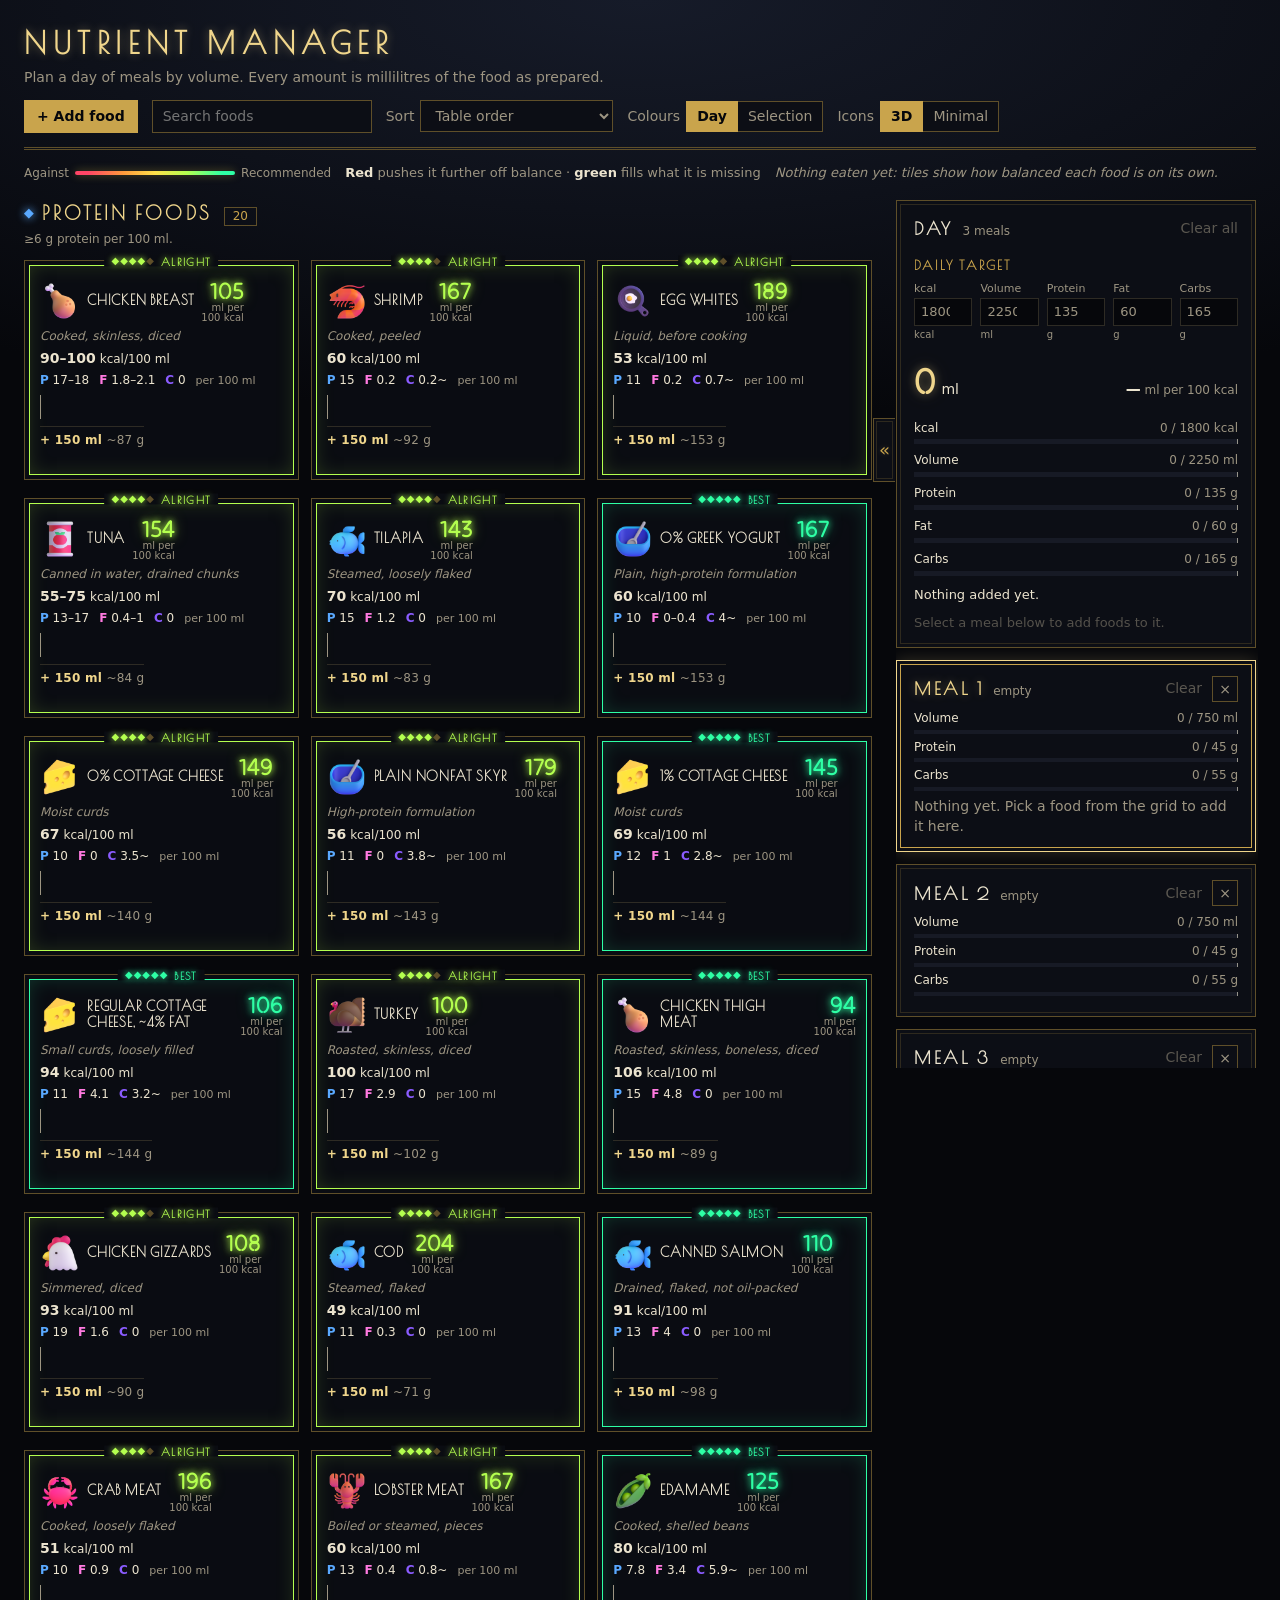
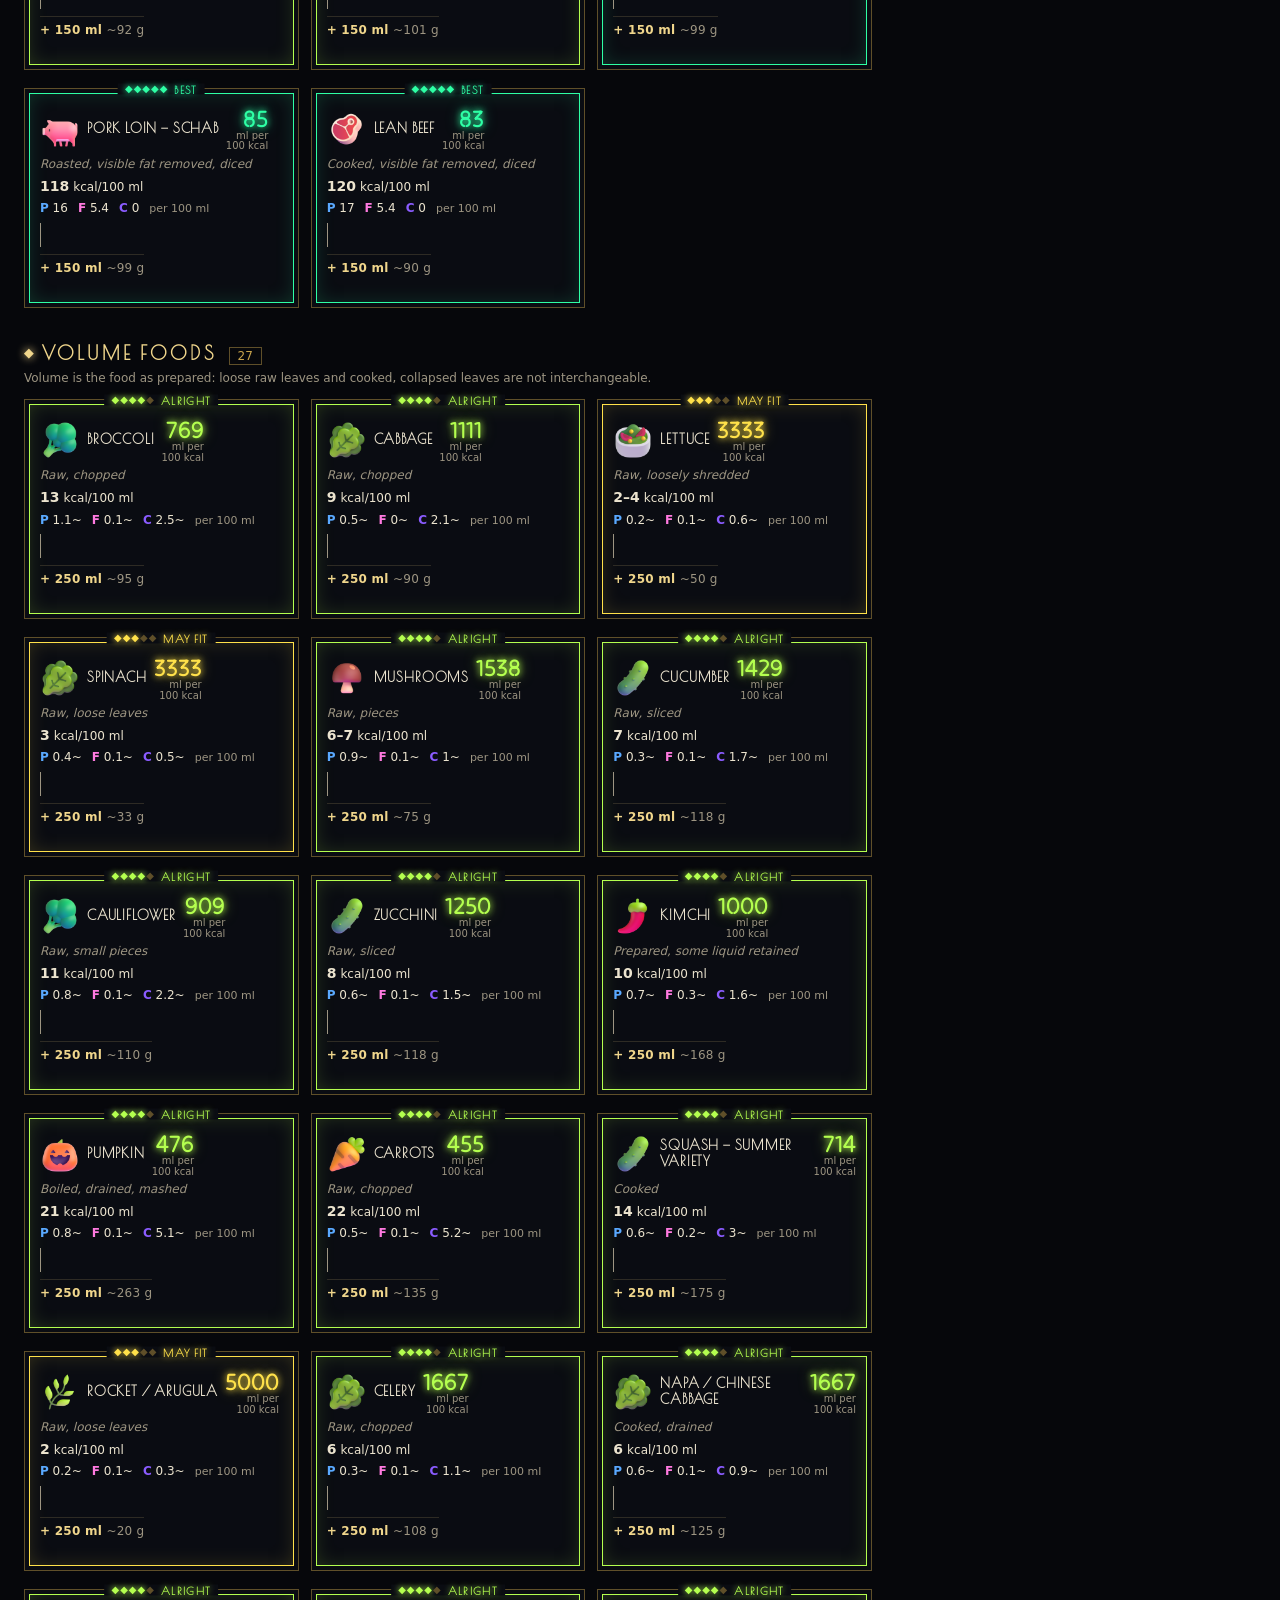
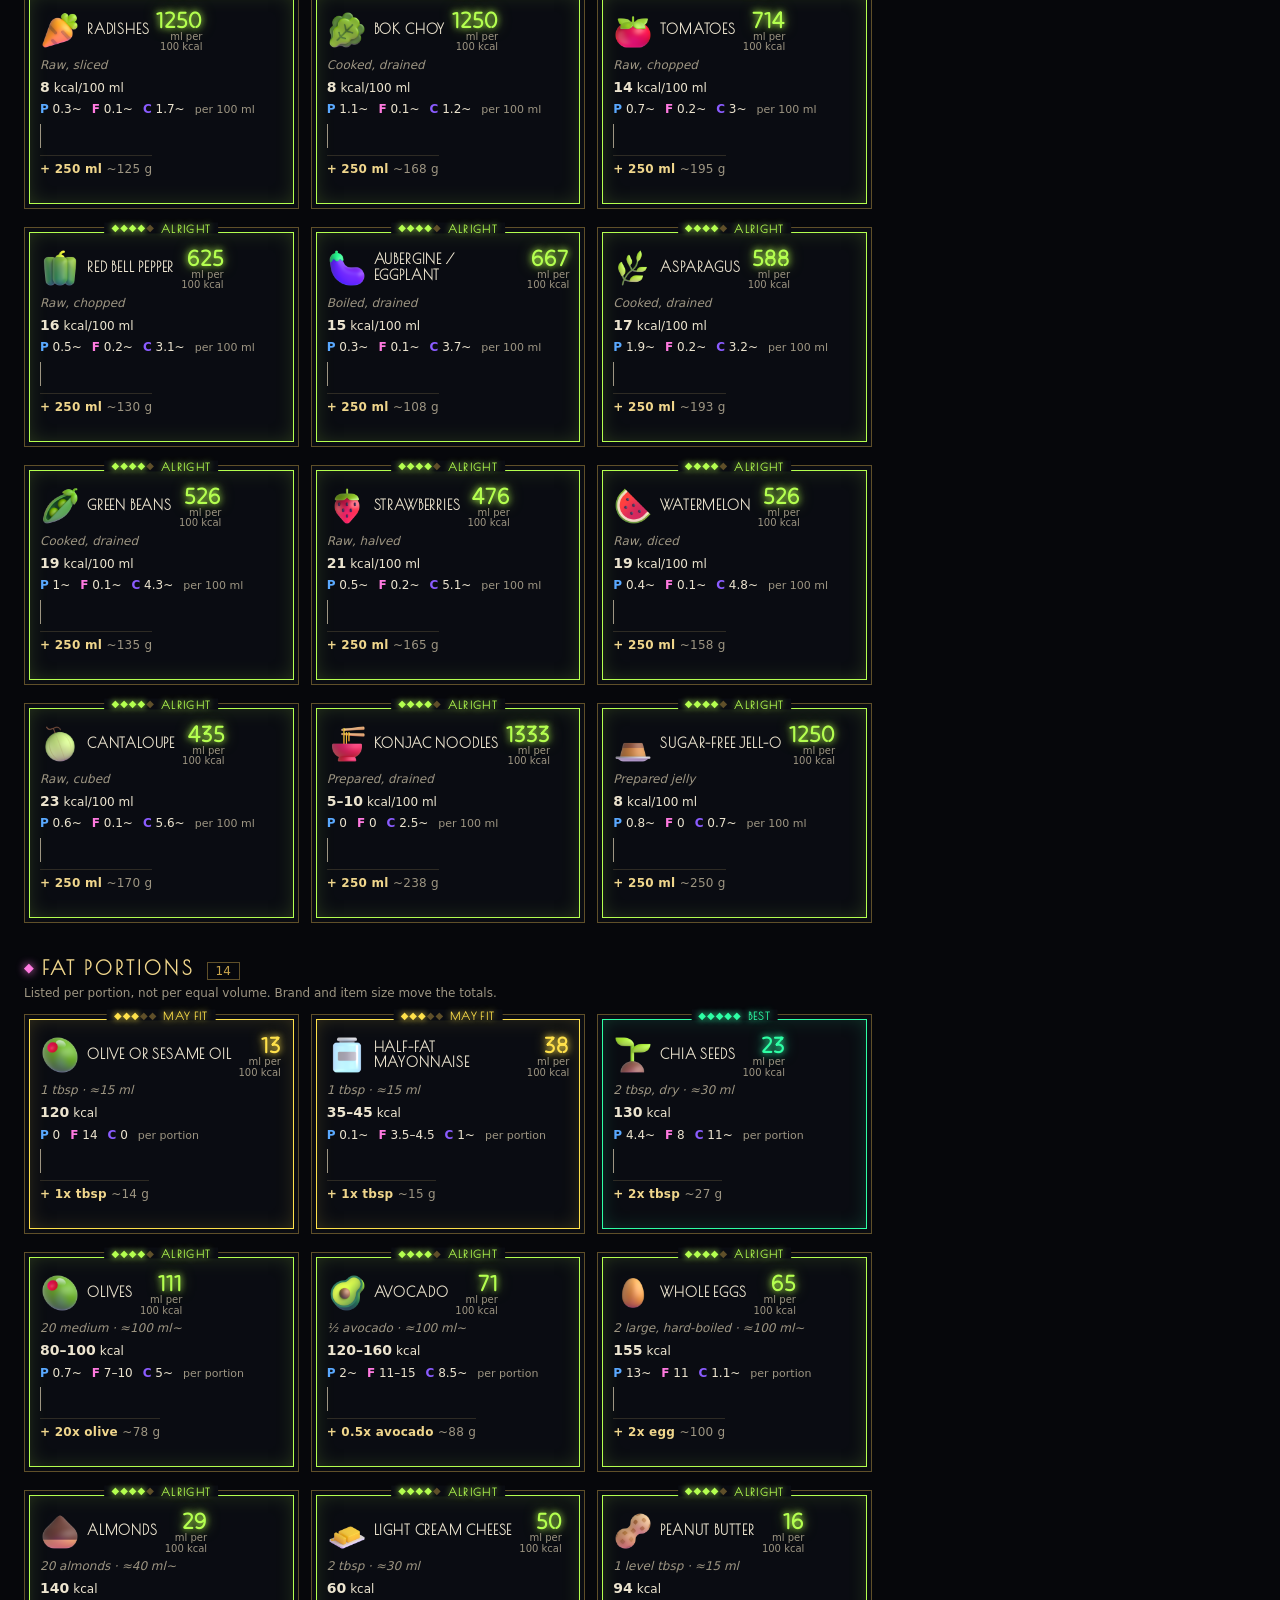
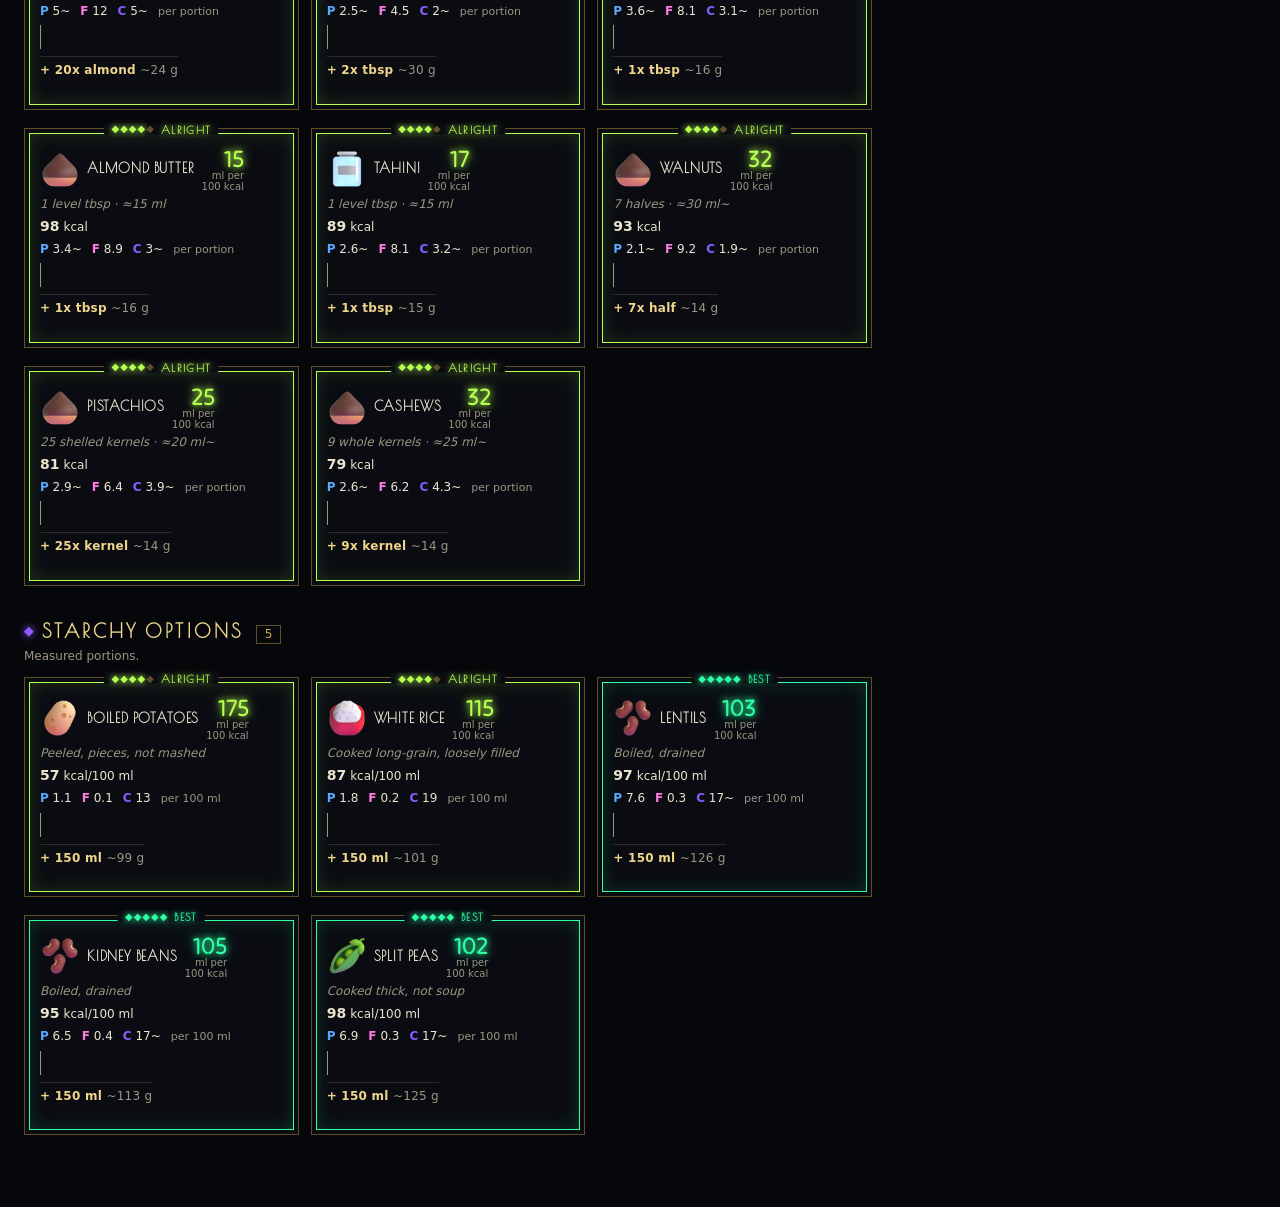
==== commit c09ff642: "Add foods of your own, kept on the server, with a category suggested from their macros A food's cate" ====
--- a/site/index.html
+++ b/site/index.html
@@ -14,6 +14,7 @@
       <p>Plan a day of meals by volume. Every amount is millilitres of the food as prepared.</p>
     </div>
     <div class="tools">
+      <button id="food-add" class="food-add" type="button" title="Add a food of your own, or edit one">+ Add food</button>
       <input id="search" type="search" placeholder="Search foods" aria-label="Search foods">
       <label class="select">Sort
         <select id="sort">
@@ -72,16 +73,19 @@
   <script src="js/data/icons-minimal.js"></script>
   <script src="js/data/icons.js"></script>
   <script src="js/core/nutrition.js"></script>
+  <script src="js/core/category.js"></script>
+  <script src="js/core/custom-foods.js"></script>
   <script src="js/core/fit.js"></script>
   <script src="js/core/shelf.js"></script>
   <script src="js/store.js"></script>
-  <script src="js/shelf-store.js"></script>
+  <script src="js/server-store.js"></script>
   <script src="js/ui/format.js"></script>
   <script src="js/ui/fx.js"></script>
   <script src="js/ui/confirm.js"></script>
   <script src="js/ui/grid.js"></script>
   <script src="js/ui/plate.js"></script>
   <script src="js/ui/shelf.js"></script>
+  <script src="js/ui/food-form.js"></script>
   <script src="js/app.js"></script>
 </body>
 </html>
--- a/site/css/app.css
+++ b/site/css/app.css
@@ -70,6 +70,9 @@
 }
 .tools input[type=search]:focus, .tools select:focus { outline: 1px solid var(--gold); outline-offset: 1px; }
 .tools input[type=search] { width: 220px; }
+.food-add { padding: 6px 12px; background: var(--gold); color: var(--bg); border: 1px solid var(--gold); border-radius: 0; font-weight: 600; white-space: nowrap; cursor: pointer; }
+.food-add:hover { background: var(--gold-bright); }
+.food-add:focus-visible { outline: 2px solid var(--gold-bright); outline-offset: 1px; }
 .select, .check { display: flex; gap: 6px; align-items: center; color: var(--muted); }
 .check input { accent-color: var(--gold); }
 .toggle { display: flex; align-items: center; color: var(--muted); }
@@ -205,6 +208,10 @@
   color: var(--fit-c); text-shadow: 0 0 6px var(--fit-c), 0 0 14px color-mix(in srgb, var(--fit-c) 60%, transparent);
 }
 .tile-prep { color: var(--muted); font-size: 12px; font-style: italic; }
+.tile-mine {
+  margin-right: 6px; padding: 0 5px; border: 1px solid var(--gold-dim); color: var(--gold); font-style: normal;
+  font-size: 10px; letter-spacing: .12em; text-transform: uppercase;
+}
 .tile-kcal { font-size: 12px; display: flex; gap: 4px; align-items: baseline; }
 .tile-kcal b { font-size: 14px; }
 .tile-macros { display: flex; flex-wrap: wrap; gap: 2px 10px; font-size: 12px; align-items: baseline; }
@@ -372,6 +379,85 @@
   .confirm, .confirm.is-above { animation-name: fx-fade; animation-direction: reverse; }
 }
 
+/* The box a food of your own is added or edited in, site/js/ui/food-form.js. Under the confirmation,
+   which its Remove drops. */
+.food-dim { position: fixed; inset: 0; z-index: 34; background: color-mix(in srgb, var(--bg) 70%, transparent); }
+.food-form {
+  position: fixed; z-index: 35; top: 50%; left: 50%; transform: translate(-50%, -50%);
+  width: 830px; max-width: calc(100vw - 32px); max-height: calc(100vh - 32px); overflow: auto; padding: 18px 22px 20px;
+  background: linear-gradient(180deg, var(--surface-2), var(--surface) 140px);
+  border: 1px solid var(--gold);
+  box-shadow: 0 20px 60px var(--shadow-deep), 0 0 24px var(--glow-faint), inset 0 0 0 4px var(--surface), inset 0 0 0 5px var(--gold-dim);
+  scrollbar-width: thin; scrollbar-color: var(--gold-dim) transparent;
+  animation: confirm-in .14s ease-out;
+}
+.food-head { display: flex; align-items: center; gap: 10px; padding-bottom: 10px; margin-bottom: 12px; border-bottom: 3px double var(--gold-dim); }
+.food-title {
+  flex: 1; font-family: var(--font-deco); font-weight: 700; font-size: 19px; letter-spacing: .16em; text-transform: uppercase;
+  color: var(--gold-bright); text-shadow: 0 0 10px var(--glow);
+}
+.food-close { width: 28px; height: 28px; background: none; border: 1px solid var(--gold-dim); border-radius: 0; color: var(--gold); cursor: pointer; }
+.food-close:hover { border-color: var(--gold); color: var(--gold-bright); }
+.food-mine { display: flex; flex-wrap: wrap; align-items: center; gap: 4px; margin-bottom: 12px; }
+.food-mine[hidden] { display: none; }
+.food-mine-label { margin-right: 4px; color: var(--muted); font-size: 11px; }
+.food-chip { padding: 1px 8px; border: 1px solid var(--line); border-radius: 0; background: var(--surface); cursor: pointer; font-size: 12px; }
+.food-chip:hover { border-color: var(--gold); color: var(--gold-bright); }
+.food-chip[aria-pressed="true"] { border-color: var(--gold); color: var(--gold-bright); box-shadow: 0 0 8px var(--glow-faint); }
+.food-chip-new { color: var(--gold); }
+/* The fields, and beside them the tile the food will have. Stacked, the preview comes after the fields. */
+.food-body { display: grid; grid-template-columns: minmax(0, 1fr) 236px; gap: 0 22px; align-items: start; }
+.food-fields { min-width: 0; }
+.food-preview { position: sticky; top: 0; display: flex; flex-direction: column; gap: 8px; padding-bottom: 12px; }
+.food-preview-label { color: var(--muted); font-size: 11px; }
+.food-preview-slot .tile { cursor: default; }
+.food-preview-slot .tile:hover { transform: none; }
+/* No hover to open the reasons on a picture: they are part of it. */
+.food-preview-slot .tile-why {
+  display: block; position: static; margin: 4px 0 0; padding: 6px 0 0;
+  background: none; border: 0; border-top: 1px solid var(--line); box-shadow: none;
+}
+.food-preview.is-draft .food-preview-slot { opacity: .6; }
+.food-preview-note { align-self: stretch; }
+@media (max-width: 700px) {
+  .food-body { grid-template-columns: minmax(0, 1fr); }
+  .food-preview { position: static; }
+}
+.food-row { display: flex; flex-wrap: wrap; gap: 8px 10px; margin-bottom: 10px; }
+.food-row[hidden] { display: none; }
+.food-field { display: flex; flex-direction: column; gap: 3px; flex: 1 1 90px; min-width: 0; font-size: 11px; color: var(--muted); }
+.food-field-wide { flex: 1 1 200px; }
+.food-field input { width: 100%; padding: 5px 7px; border: 1px solid var(--gold-dim); border-radius: 0; background: var(--bg); font-size: 13px; color: var(--text); }
+.food-field input:focus { outline: 1px solid var(--gold); border-color: var(--gold); }
+.food-field-protein span { color: var(--protein); }
+.food-field-fat span { color: var(--fat); }
+.food-field-carbs span { color: var(--carbs); }
+.food-hint { flex: 2 1 220px; align-self: flex-end; color: var(--muted); font-size: 11px; }
+.food-toggle { display: flex; flex-wrap: wrap; align-items: center; row-gap: 4px; margin-bottom: 10px; color: var(--muted); }
+.food-toggle span { margin-right: 8px; font-size: 11px; }
+.food-toggle .toggle-btn { border-left: 0; font-size: 12px; }
+.food-toggle .toggle-btn:nth-child(2) { border-left: 1px solid var(--gold-dim); }
+.food-toggle .toggle-btn[aria-pressed="true"] { border-color: var(--gold); }
+.food-cats { margin-bottom: 4px; }
+.food-cat.is-suggested::before { content: "◆ "; font-size: 9px; vertical-align: 1px; }
+.food-suggest { margin-bottom: 12px; min-height: 1.4em; color: var(--muted); font-size: 12px; }
+.food-link { padding: 0; background: none; border: 0; color: var(--gold); cursor: pointer; font-size: 12px; text-decoration: underline; }
+.food-link:hover { color: var(--gold-bright); }
+.food-field-pics { margin-bottom: 12px; }
+.food-pics { display: flex; gap: 4px; overflow-x: auto; padding: 2px 2px 6px; scrollbar-width: thin; scrollbar-color: var(--gold-dim) transparent; }
+.food-pic { flex: none; width: 38px; height: 38px; padding: 4px; background: var(--surface); border: 1px solid var(--line); border-radius: 0; cursor: pointer; color: var(--gold-bright); }
+.food-pic:hover { border-color: var(--gold); }
+.food-pic[aria-pressed="true"] { border-color: var(--gold-bright); box-shadow: inset 0 0 10px var(--glow-faint), 0 0 8px var(--glow-faint); }
+.food-pic-icon { display: block; width: 28px; height: 28px; }
+.food-status { min-height: 1.4em; margin-bottom: 10px; color: var(--muted); font-size: 12px; }
+.food-status.is-error { color: var(--caution); }
+.food-actions { display: flex; gap: 8px; justify-content: flex-end; }
+.food-remove { margin-right: auto; }
+.food-close:focus-visible, .food-chip:focus-visible, .food-pic:focus-visible, .food-link:focus-visible { outline: 2px solid var(--gold-bright); outline-offset: 1px; }
+@media (prefers-reduced-motion: reduce) {
+  .food-form { animation: none; }
+}
+
 .card { cursor: pointer; transition: border-color .15s ease, box-shadow .2s ease; }
 .card.is-gliding { overflow: hidden; flex-shrink: 0; }
 .card:hover { border-color: var(--gold); }
@@ -558,6 +644,7 @@
 .shelf-food-name { flex: 0 1 auto; min-width: 0; white-space: nowrap; overflow: hidden; text-overflow: ellipsis; }
 .shelf-food-dots { flex: 1; min-width: 10px; border-bottom: 1px dotted var(--gold-dim); transform: translateY(-3px); }
 .shelf-food-amount { color: var(--muted); font-variant-numeric: tabular-nums; white-space: nowrap; }
+.shelf-food-missing { color: var(--muted); font-style: italic; }
 
 .shelf-card-foot { margin-top: auto; padding-top: 8px; border-top: 3px double var(--gold-dim); text-align: left; }
 .shelf-card-line { display: flex; justify-content: space-between; gap: 6px; font-size: 12px; font-variant-numeric: tabular-nums; }
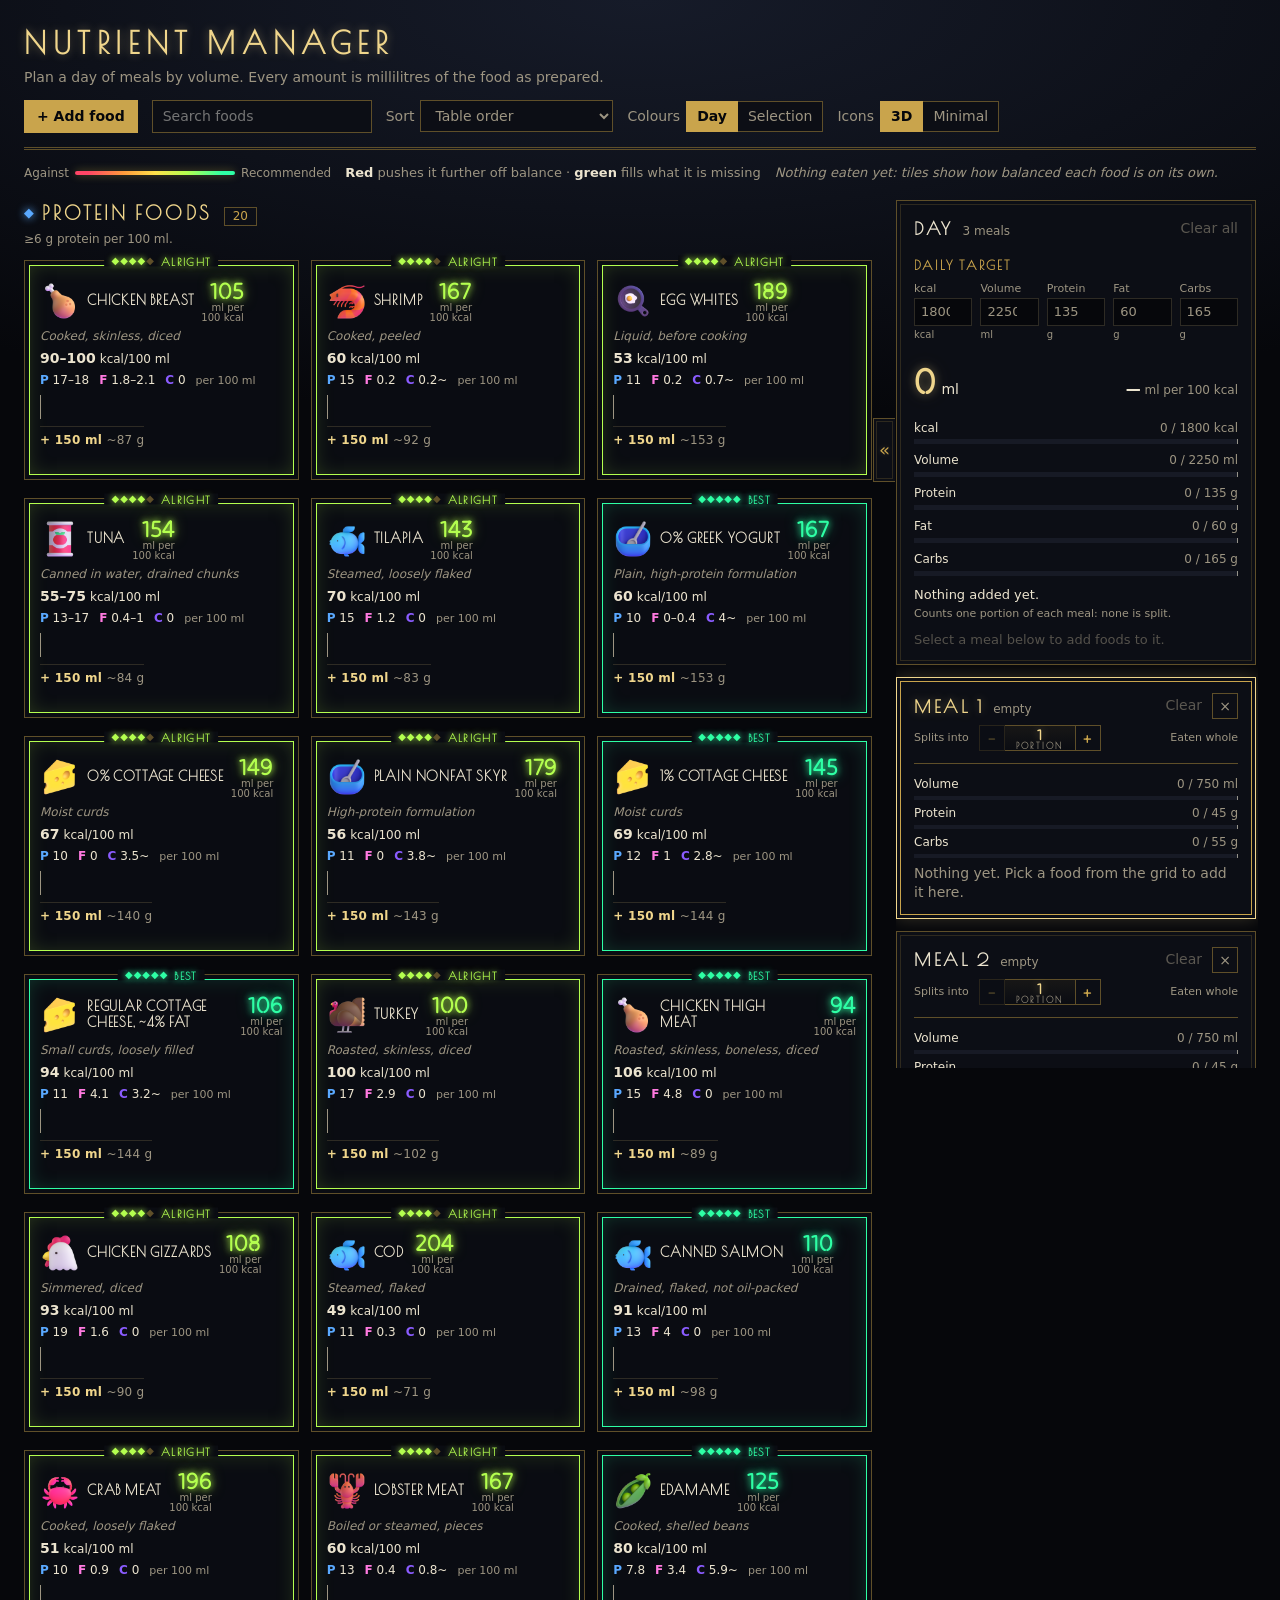
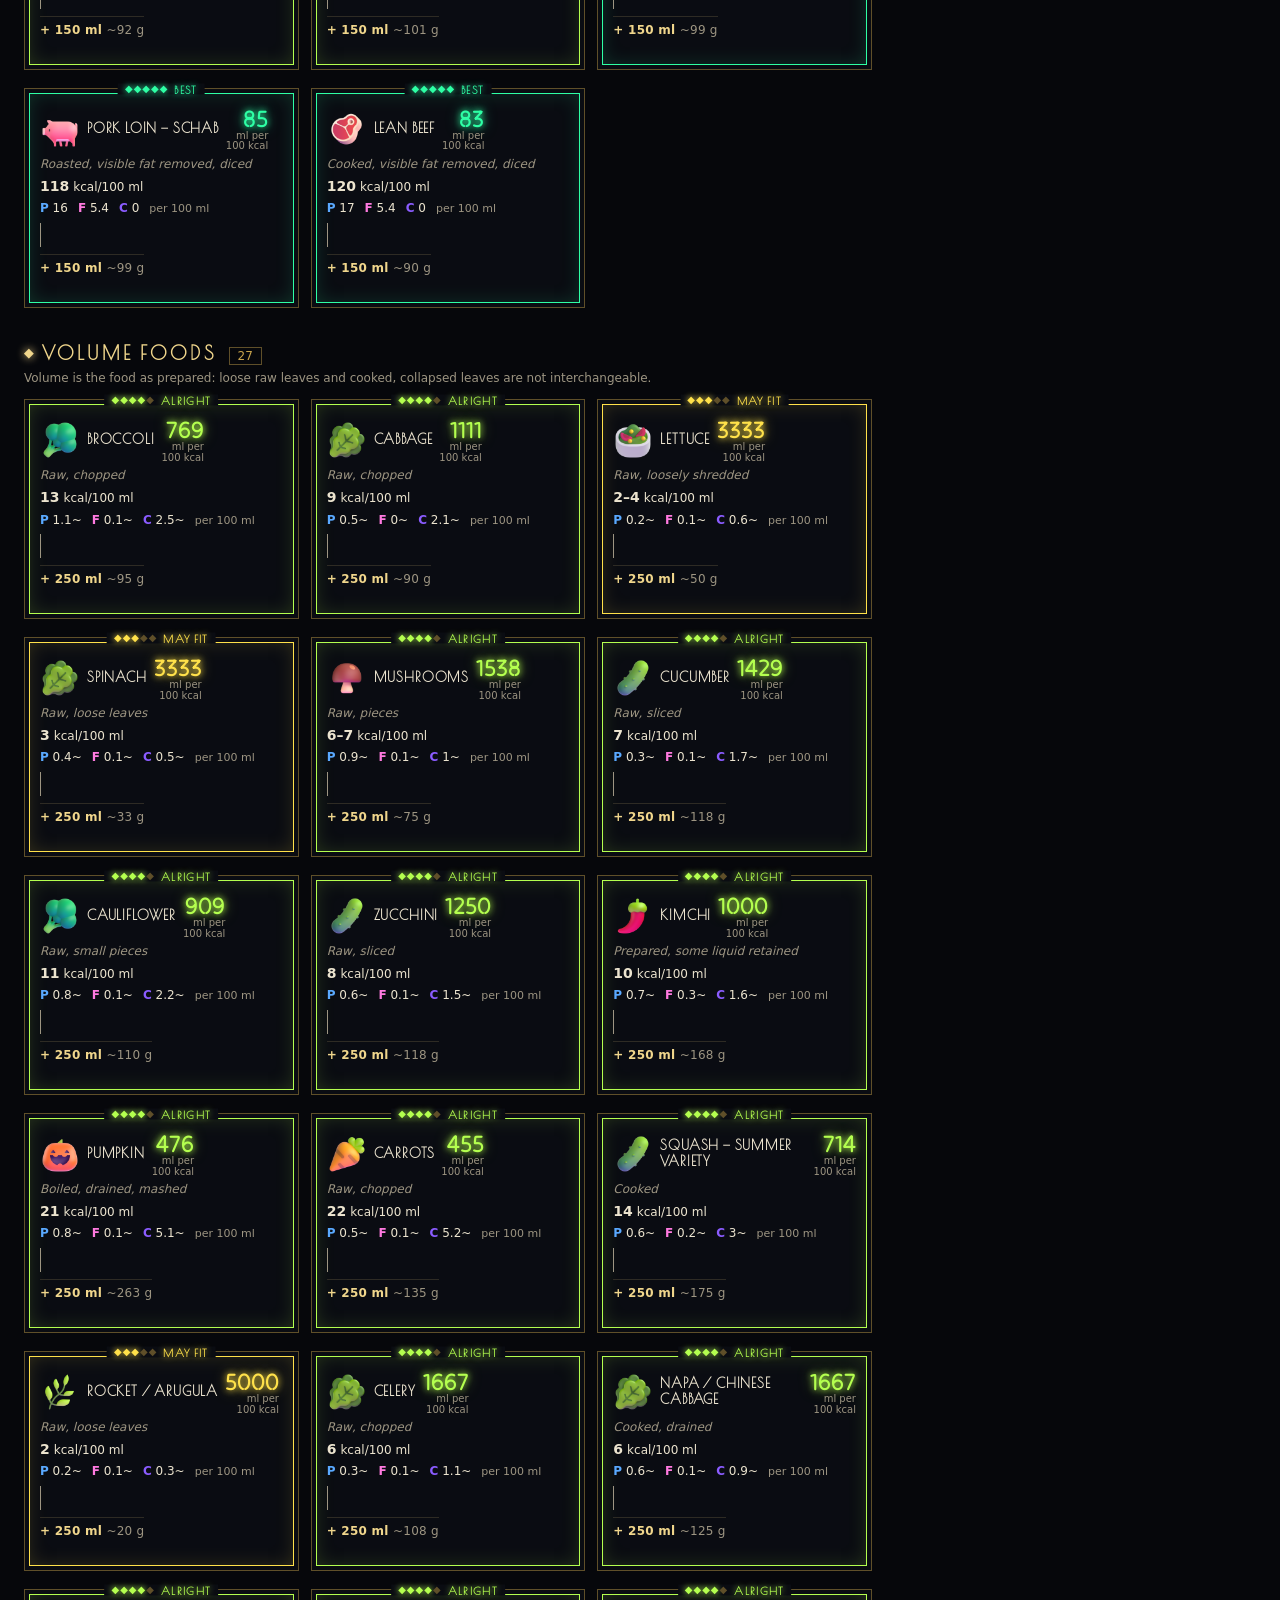
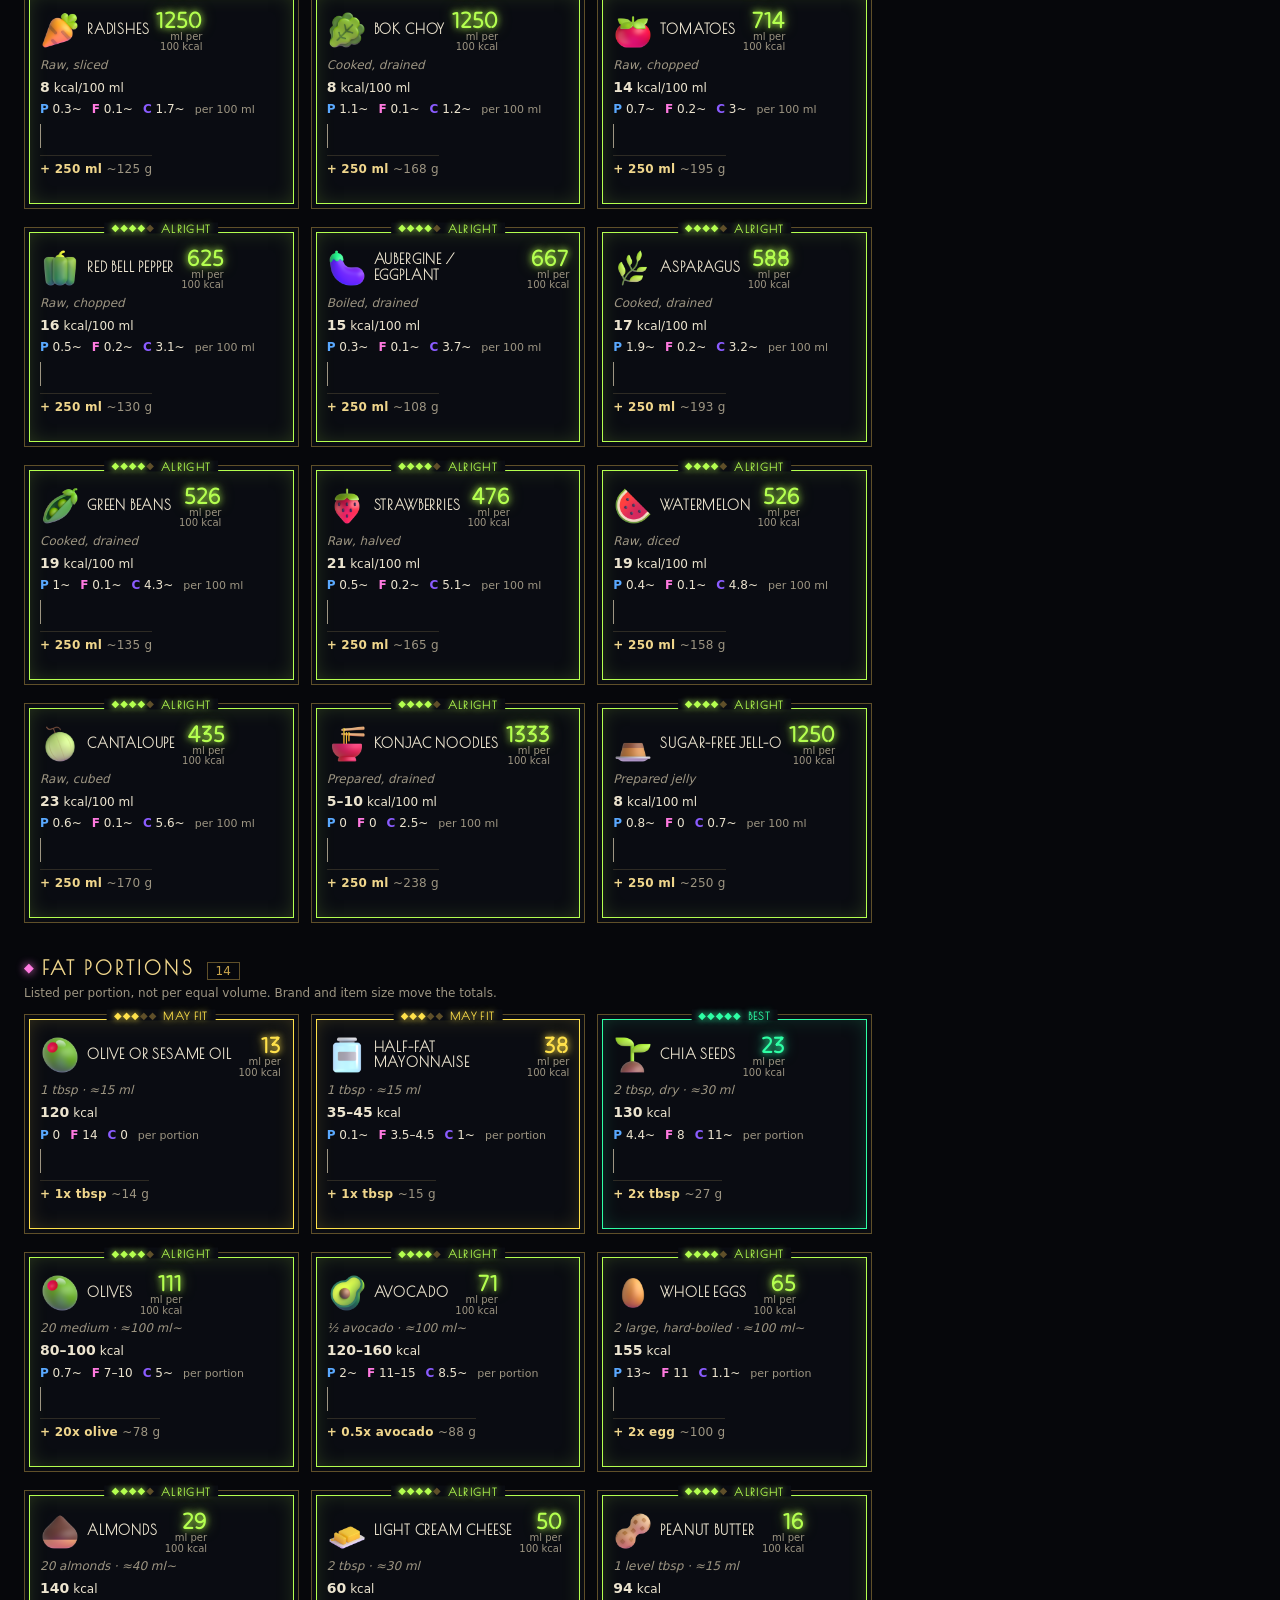
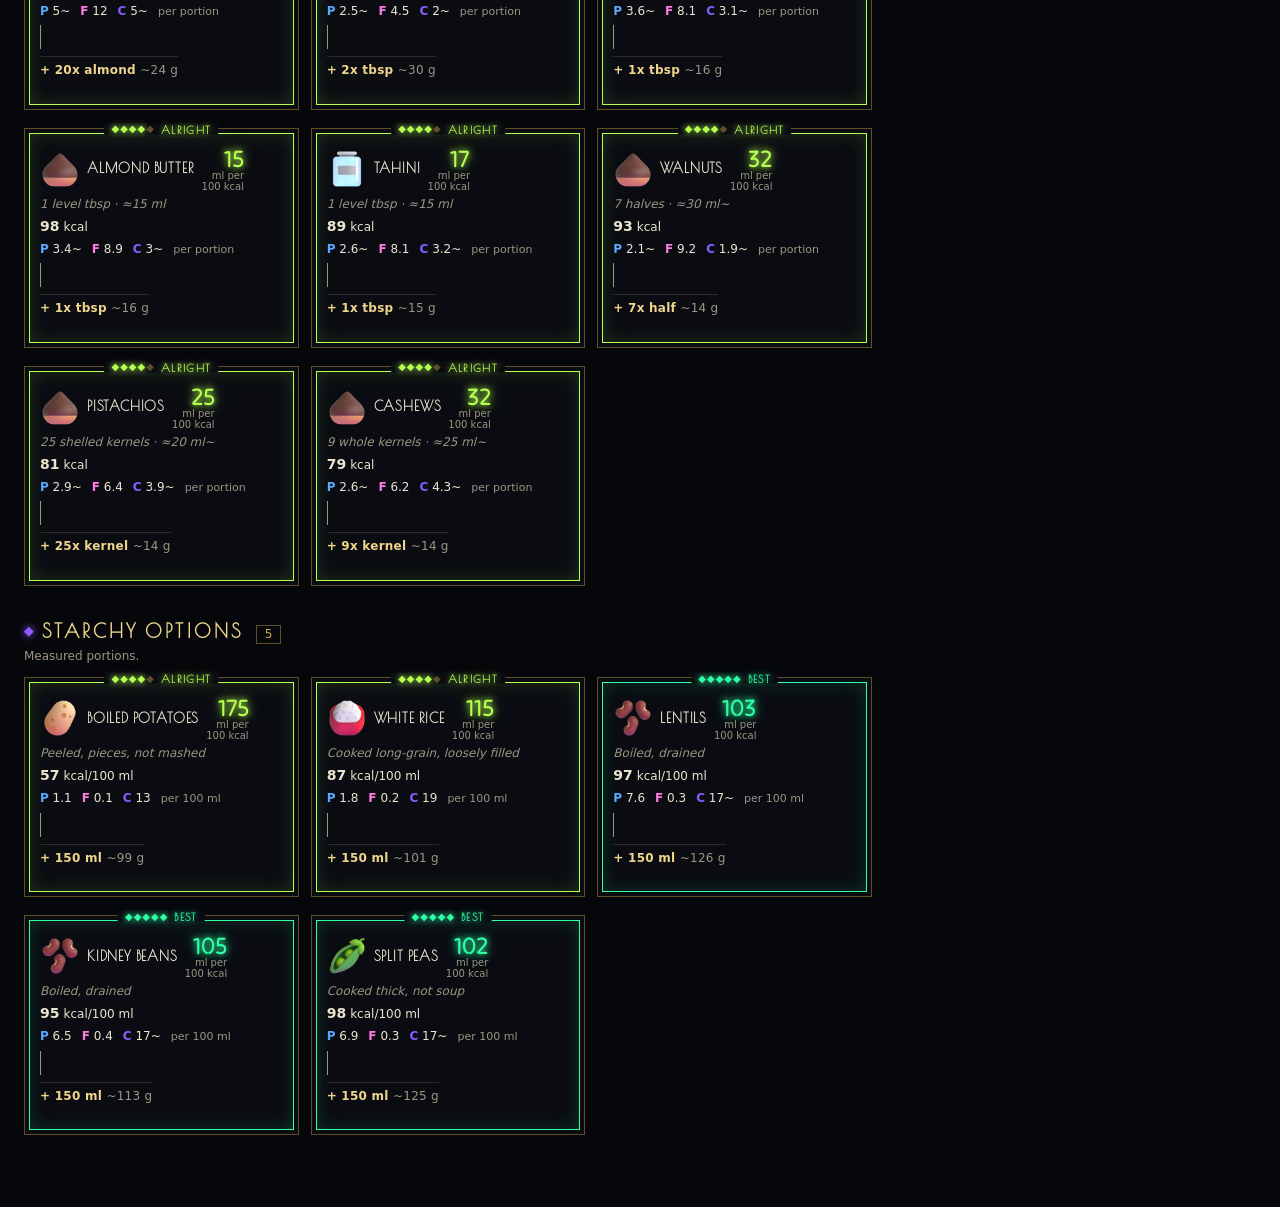
==== commit 8891ac44: "Let a meal say how many portions it makes, counting one in the day and scoring the shelf as Into add" ====
--- a/site/index.html
+++ b/site/index.html
@@ -82,6 +82,7 @@
   <script src="js/ui/format.js"></script>
   <script src="js/ui/fx.js"></script>
   <script src="js/ui/confirm.js"></script>
+  <script src="js/ui/portions.js"></script>
   <script src="js/ui/grid.js"></script>
   <script src="js/ui/plate.js"></script>
   <script src="js/ui/shelf.js"></script>
--- a/site/css/app.css
+++ b/site/css/app.css
@@ -481,6 +481,57 @@
 .card-meal.is-selected .meal-bars { margin-bottom: 6px; }
 .day-hint { margin-top: 10px; color: var(--muted); font-size: 13px; }
 .card-day:not(.is-selected) .day-hint { opacity: .5; }
+/* How many portions a meal makes (site/js/ui/portions.js): − and + as square gold keys, the count
+   lit between them. A meal card has it on a line of its own under the head, smaller. */
+.portions { display: flex; align-items: center; justify-content: center; }
+.portions-key {
+  width: 30px; height: 30px; padding: 0; border: 1px solid var(--gold-dim); border-radius: 0; background: var(--surface);
+  color: var(--gold); font-family: var(--font-neon); font-size: 18px; line-height: 1; cursor: pointer;
+  transition: border-color .15s, color .15s, box-shadow .15s, background .15s;
+}
+.portions-key:hover:not(:disabled, [aria-disabled="true"]) { border-color: var(--gold); color: var(--gold-bright); box-shadow: 0 0 10px var(--glow-faint); background: color-mix(in srgb, var(--gold) 12%, var(--surface)); }
+.portions-key:active:not(:disabled, [aria-disabled="true"]) { background: var(--gold); color: var(--bg); }
+.portions-key:disabled, .portions-key[aria-disabled="true"] { opacity: .35; cursor: default; }
+.portions-key:focus-visible { outline: 2px solid var(--gold-bright); outline-offset: 1px; }
+.portions-mid {
+  display: flex; flex-direction: column; align-items: center; justify-content: center; cursor: text;
+  height: 30px; min-width: 76px; padding: 0 6px; border-top: 1px solid var(--gold-dim); border-bottom: 1px solid var(--gold-dim);
+  background: linear-gradient(180deg, color-mix(in srgb, var(--gold) 7%, var(--tile)), var(--tile));
+}
+.portions-mid:focus-within { box-shadow: inset 0 -1px 0 var(--gold-bright); }
+.portions-count {
+  width: 3ch; padding: 0; margin: -1px 0 -2px; background: none; border: 0; text-align: center;
+  font-family: var(--font-neon); font-size: 18px; line-height: 1.05; color: var(--gold-bright); text-shadow: 0 0 8px var(--glow);
+  -moz-appearance: textfield; appearance: textfield;
+}
+.portions-count::-webkit-outer-spin-button, .portions-count::-webkit-inner-spin-button { -webkit-appearance: none; margin: 0; }
+.portions-count:focus { outline: none; }
+.portions-count:disabled { color: var(--muted); text-shadow: none; }
+.portions-word { font-family: var(--font-deco); font-weight: 700; font-size: 8.5px; letter-spacing: .24em; text-transform: uppercase; color: var(--muted); line-height: 1; }
+/* What a split card's numbers are, sitting on the rule above them. Its parent is positioned. */
+.portions-cap {
+  position: absolute; top: -9px; left: 50%; transform: translateX(-50%); padding: 0 8px; background: var(--tile); white-space: nowrap;
+  font-family: var(--font-deco); font-weight: 700; font-size: 10px; letter-spacing: .2em; text-transform: uppercase; color: var(--gold);
+}
+.portions-cap em { font-style: normal; color: var(--muted); letter-spacing: .12em; }
+
+.meal-split { display: flex; align-items: center; gap: 10px; margin: -2px 0 12px; }
+.meal-split .portions-key { width: 26px; height: 26px; font-size: 16px; }
+.meal-split .portions-mid { height: 26px; min-width: 70px; }
+.meal-split .portions-count { font-size: 16px; }
+.meal-split-label { color: var(--muted); font-size: 11px; }
+.meal-split-note { margin-left: auto; color: var(--muted); font-size: 11px; text-align: right; }
+.meal-split-note b { font-weight: 400; color: var(--gold); }
+/* The rule is there at every count, its caption only once split: the same height either way. */
+.meal-bars { position: relative; padding-top: 12px; border-top: 1px solid var(--gold-dim); }
+.meal-bars .portions-cap { top: -8px; background: var(--surface); font-size: 9.5px; }
+.meal-recipe {
+  display: flex; justify-content: space-between; gap: 8px; padding-top: 7px; border-top: 3px double var(--gold-dim);
+  color: var(--muted); font-size: 12px; font-variant-numeric: tabular-nums;
+}
+.meal-recipe-label { flex: none; font-family: var(--font-deco); font-weight: 700; font-size: 11px; letter-spacing: .14em; text-transform: uppercase; color: var(--gold); }
+.day-split { margin-top: 3px; color: var(--muted); font-size: 11px; line-height: 1.3; }
+
 .add-meal {
   background: none; border: 1px dashed var(--gold-dim); border-radius: 0; padding: 11px;
   color: var(--gold); font-family: var(--font-deco); font-weight: 700; letter-spacing: .16em; text-transform: uppercase; cursor: pointer;
@@ -637,6 +688,9 @@
 .shelf-card-meter::after { background: linear-gradient(270deg, transparent, var(--gold-dim)); }
 .shelf-card-word { font-family: var(--font-deco); font-weight: 700; font-size: 11px; letter-spacing: .2em; text-transform: uppercase; }
 
+.shelf-card .portions { margin-top: 10px; }
+.shelf-foods-cap { margin-top: 10px; color: var(--muted); font-size: 10px; letter-spacing: .14em; text-transform: uppercase; text-align: left; }
+.shelf-foods-cap + .shelf-foods { margin-top: 4px; }
 .shelf-foods { list-style: none; margin: 10px 0; padding: 0; display: flex; flex-direction: column; gap: 4px; text-align: left; }
 .shelf-food { display: flex; align-items: center; gap: 6px; min-width: 0; font-size: 12px; }
 .shelf-food-icon { width: 20px; height: 20px; flex: none; }
@@ -646,7 +700,7 @@
 .shelf-food-amount { color: var(--muted); font-variant-numeric: tabular-nums; white-space: nowrap; }
 .shelf-food-missing { color: var(--muted); font-style: italic; }
 
-.shelf-card-foot { margin-top: auto; padding-top: 8px; border-top: 3px double var(--gold-dim); text-align: left; }
+.shelf-card-foot { position: relative; margin-top: auto; padding-top: 12px; border-top: 3px double var(--gold-dim); text-align: left; }
 .shelf-card-line { display: flex; justify-content: space-between; gap: 6px; font-size: 12px; font-variant-numeric: tabular-nums; }
 .shelf-card-line b { font-family: var(--font-neon); font-weight: 400; font-size: 14px; }
 .shelf-card-line span { color: var(--muted); }
